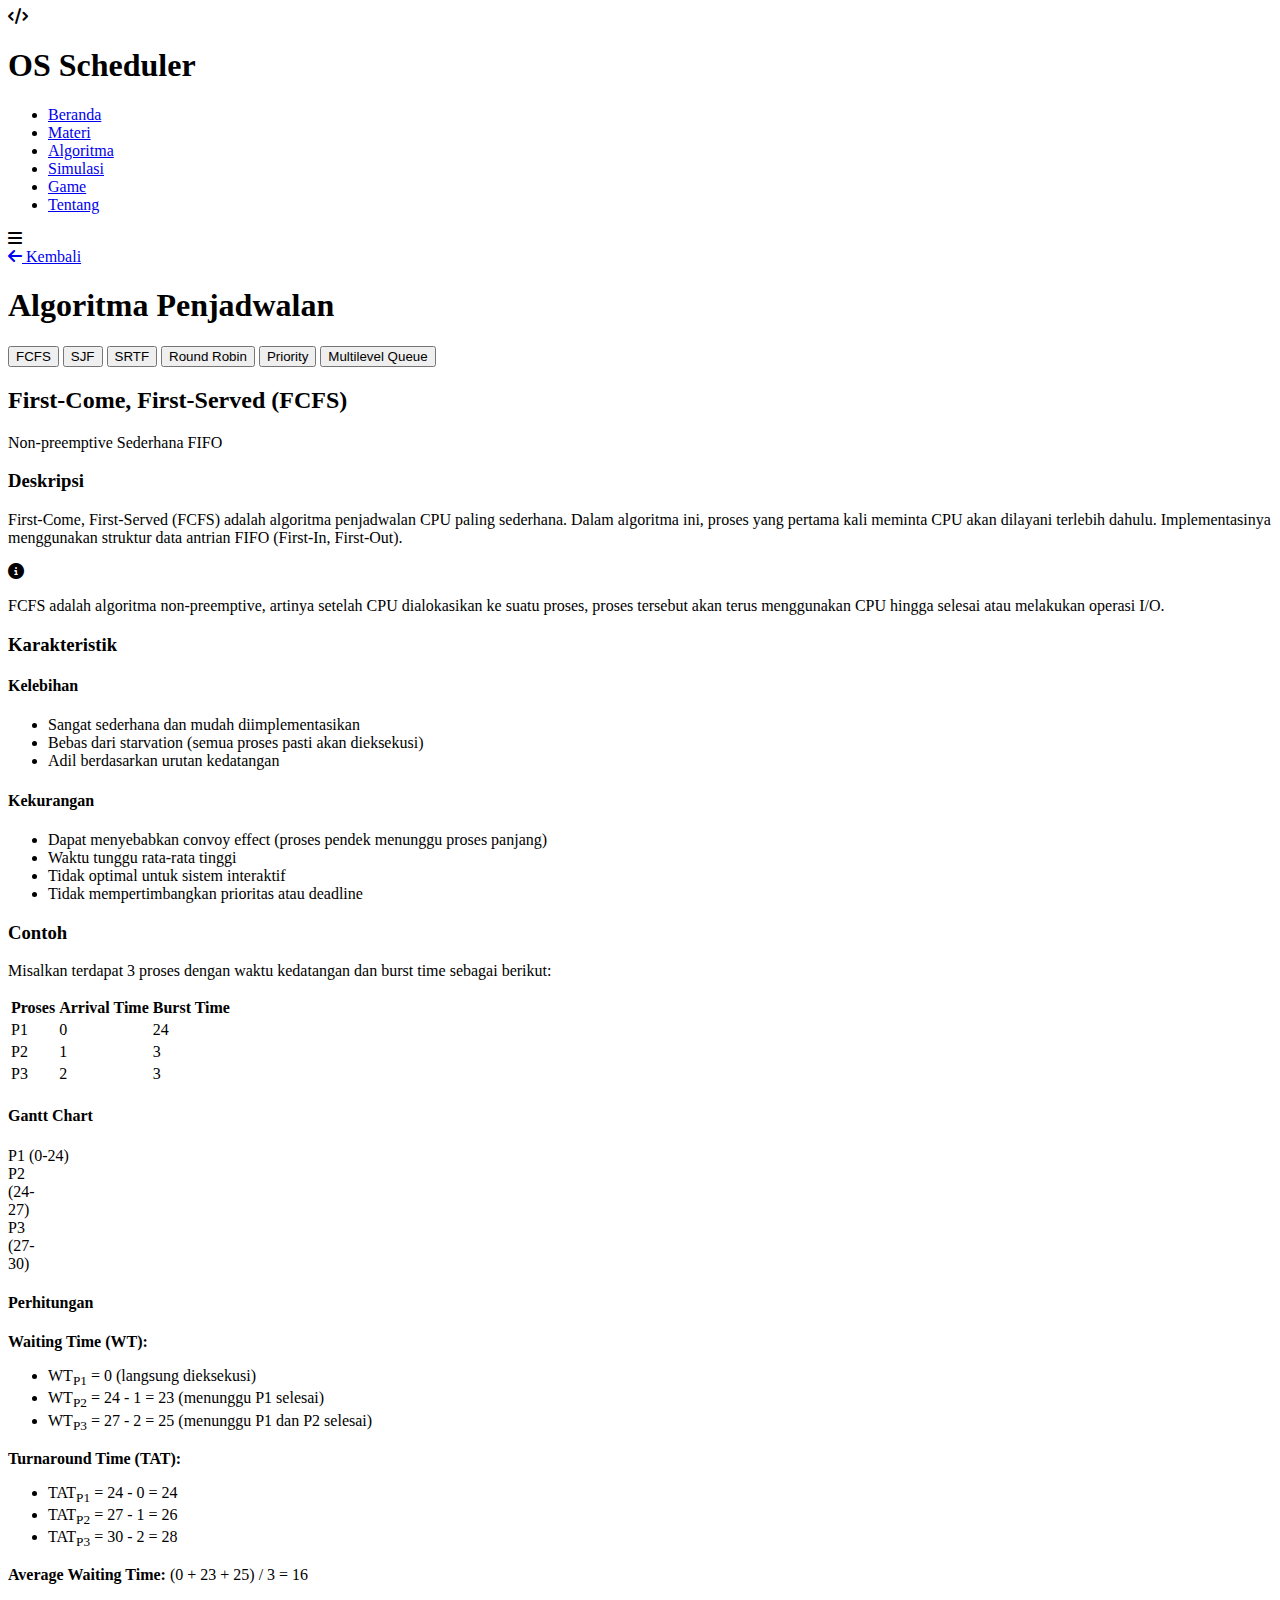
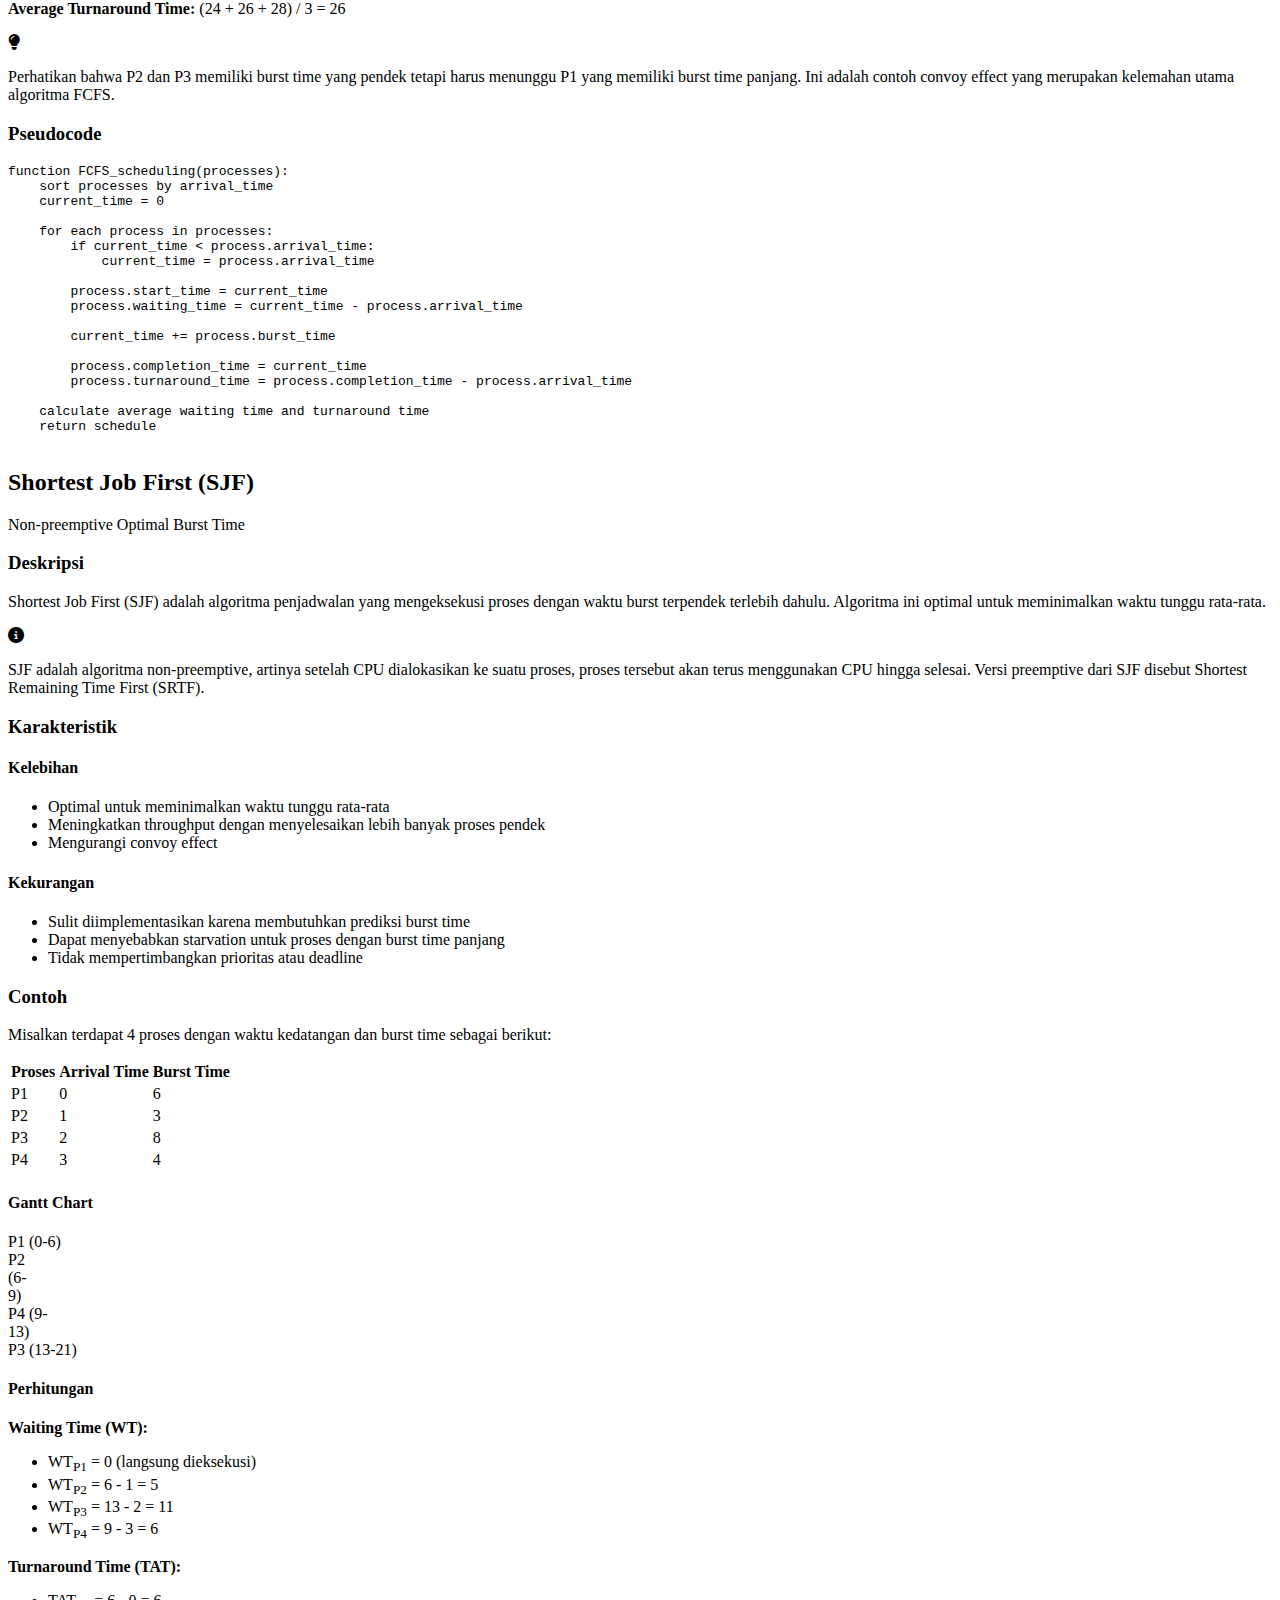
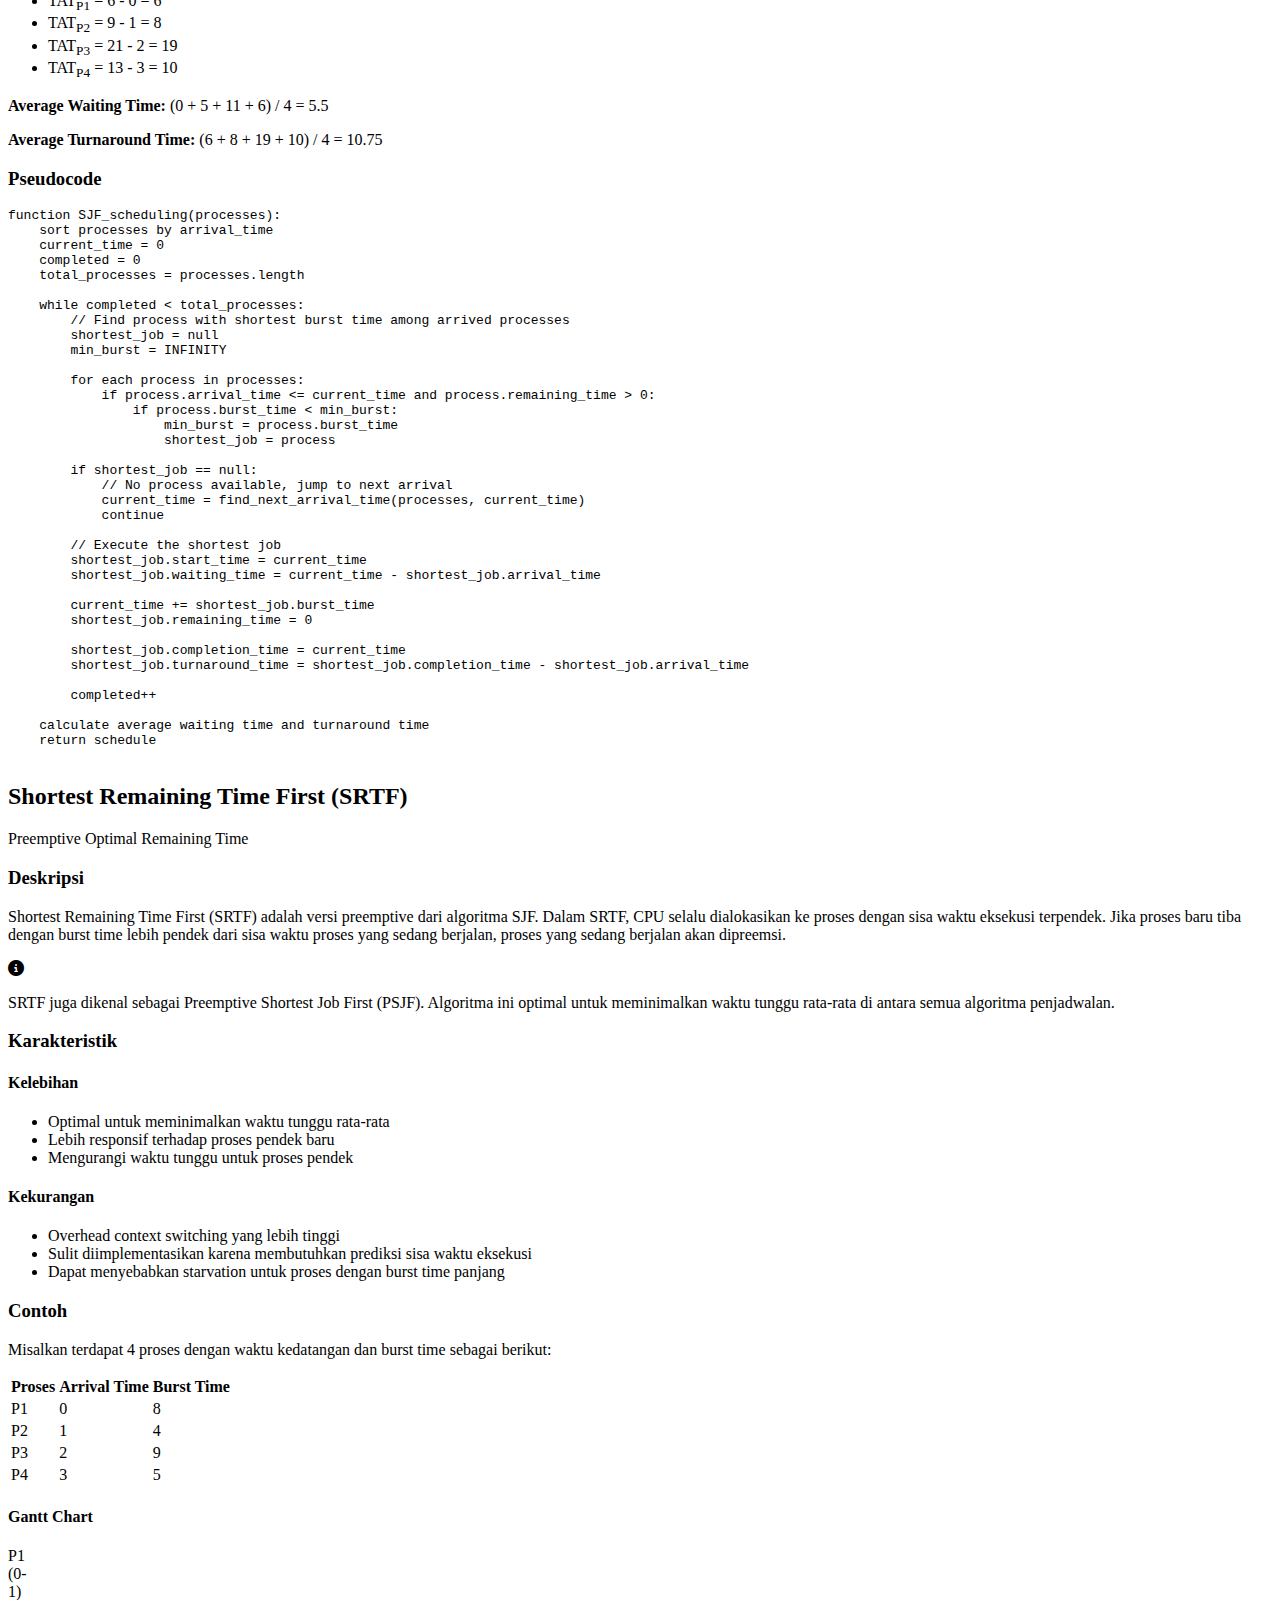
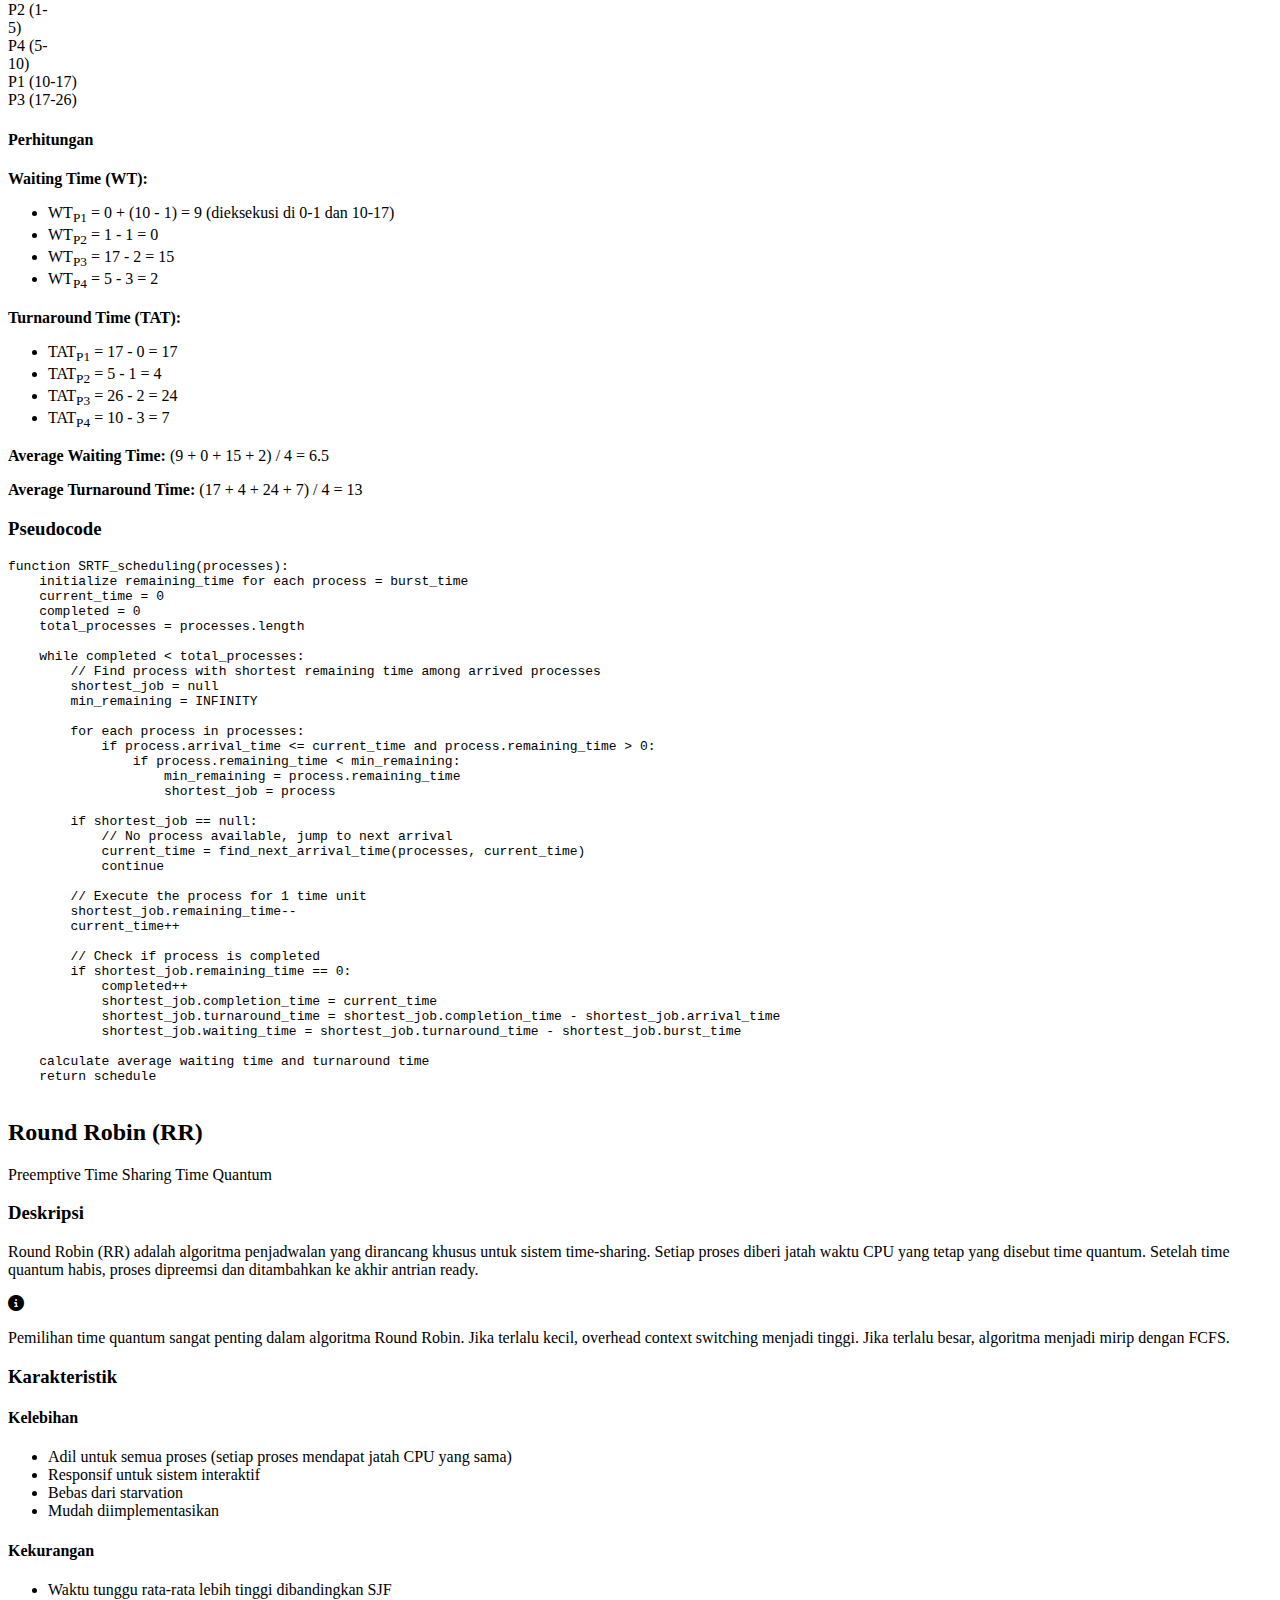
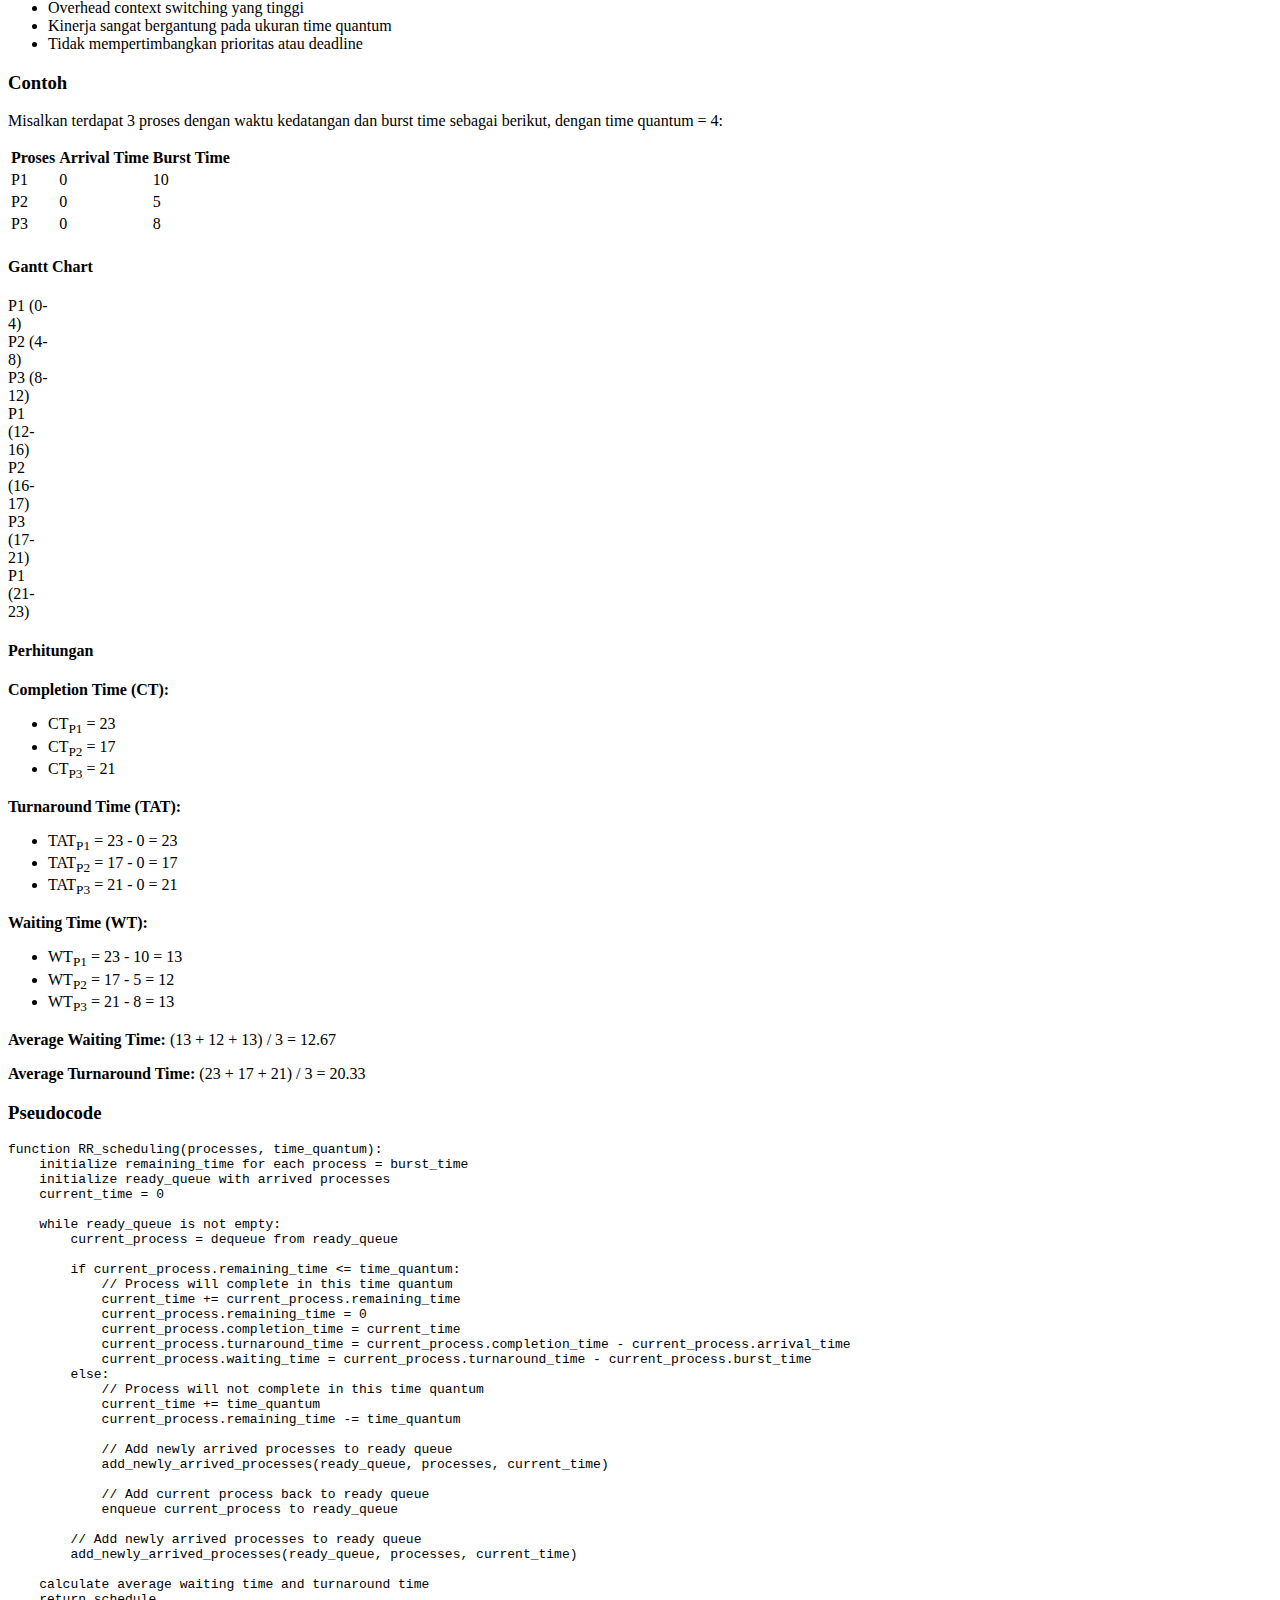
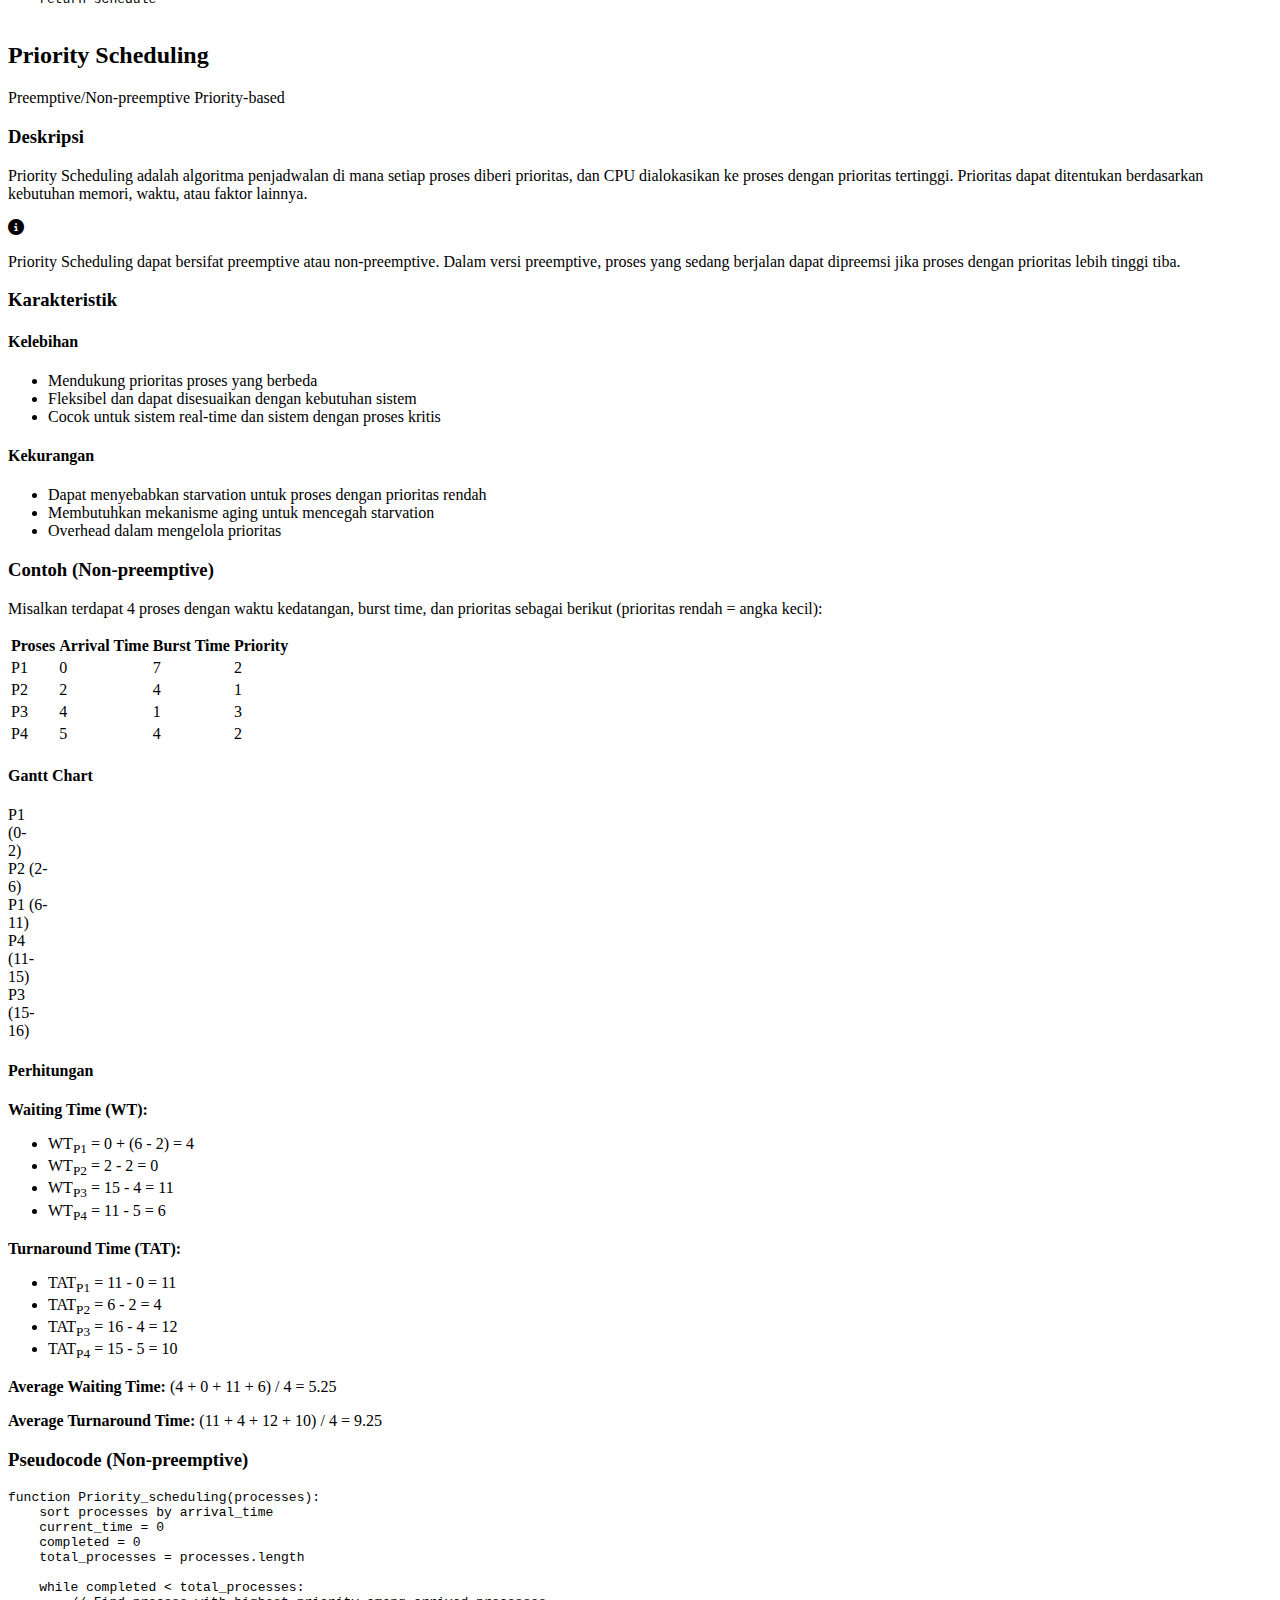
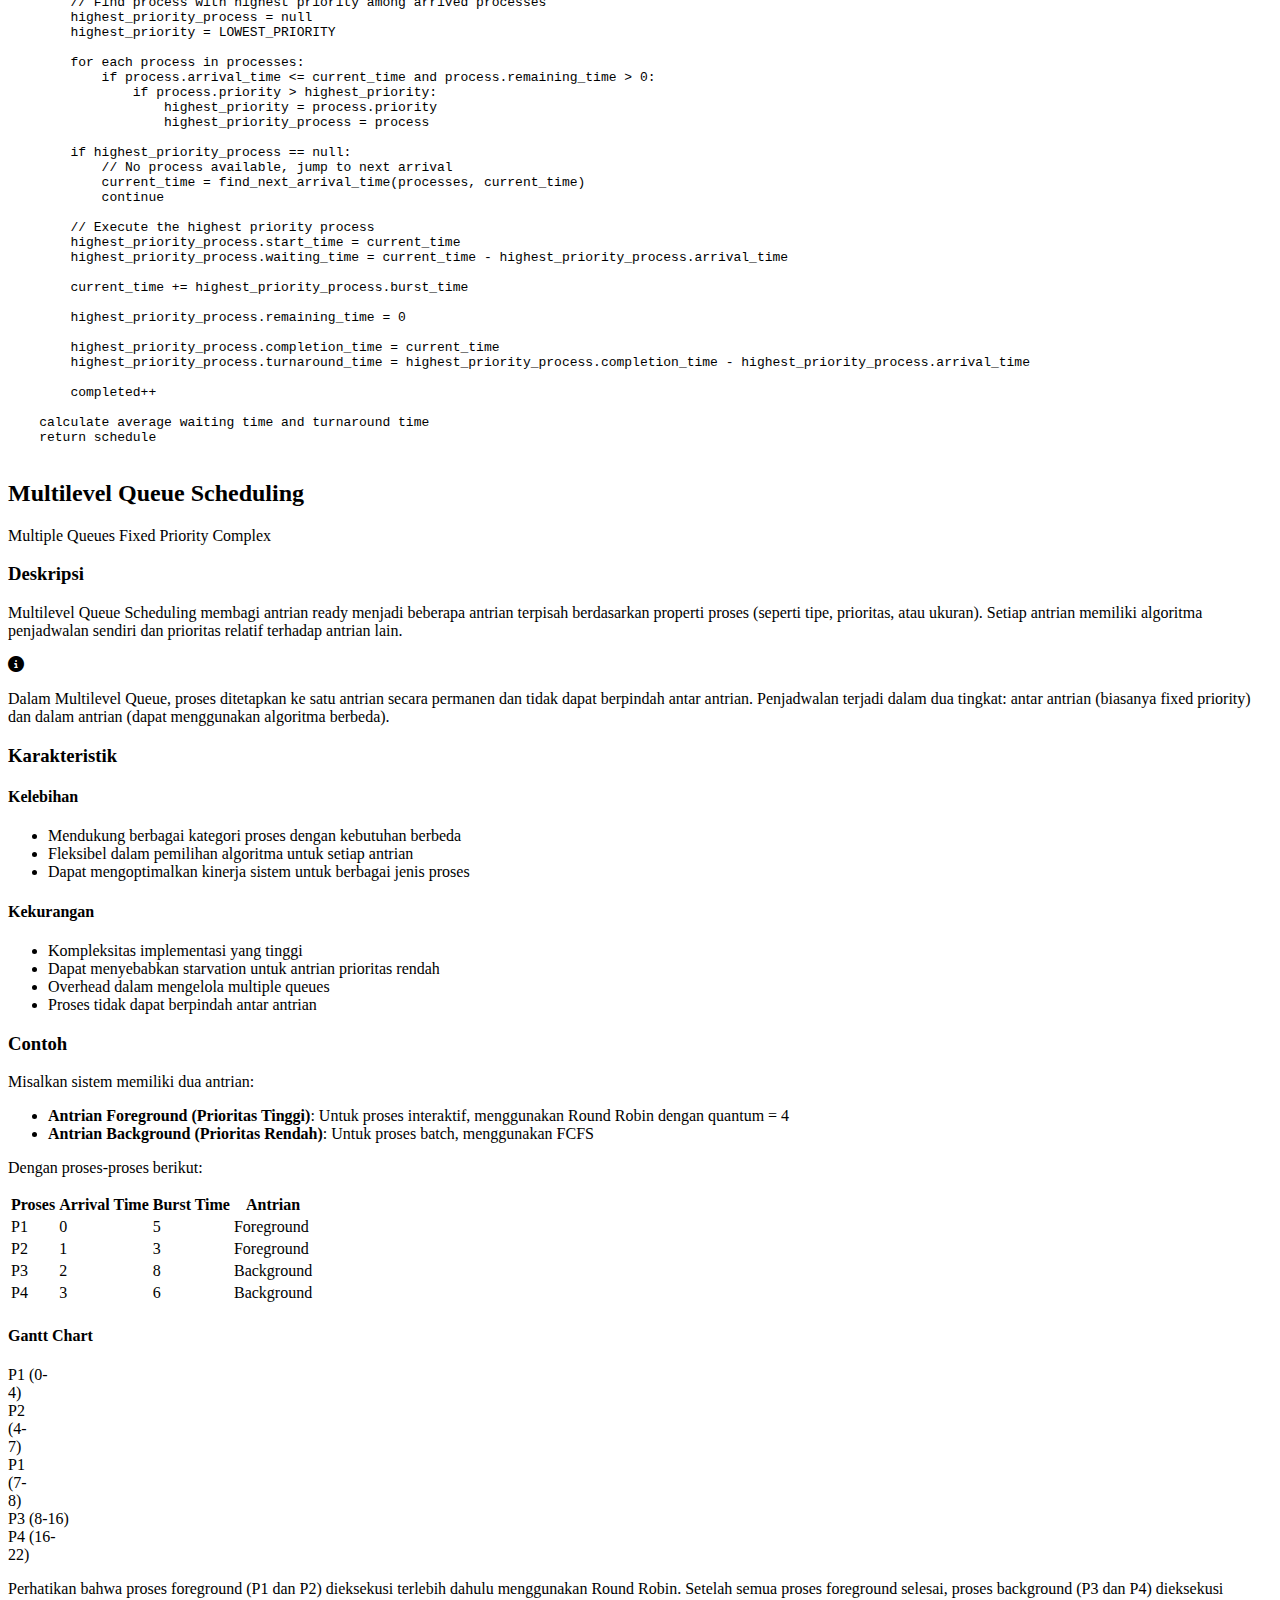
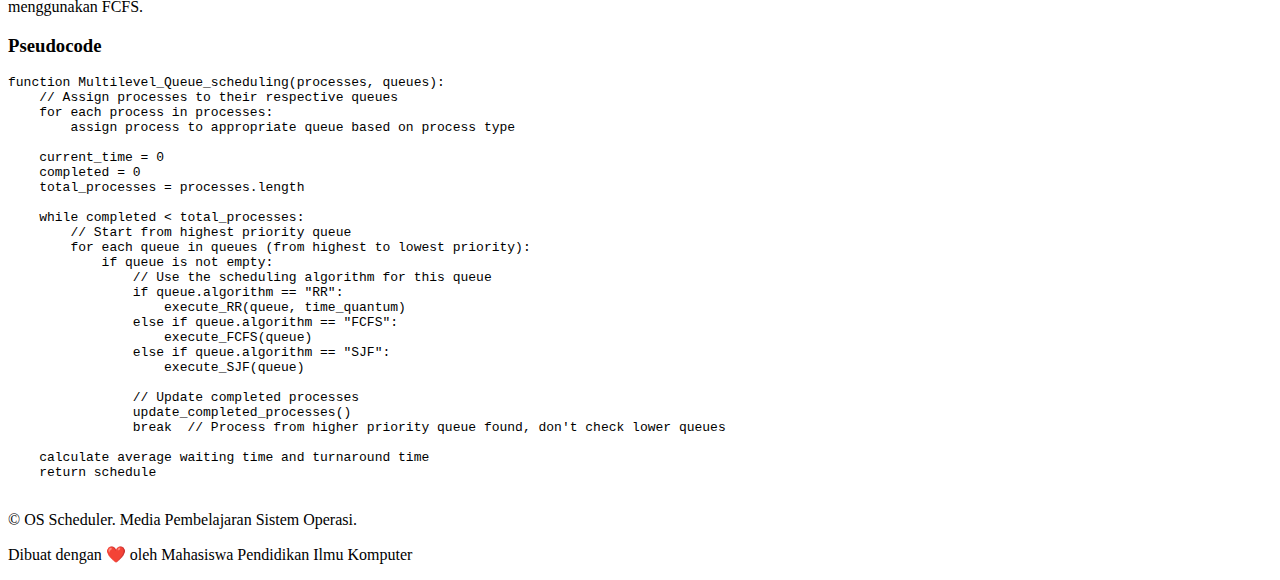
==== algoritma.html @ 1bfd661d "Add files via upload" ====
<!DOCTYPE html>
<html lang="id">
<head>
    <meta charset="UTF-8">
    <meta name="viewport" content="width=device-width, initial-scale=1.0">
    <title>Algoritma Penjadwalan - OS Scheduler</title>
    <link rel="stylesheet" href="css/style.css">
    <link rel="stylesheet" href="css/algoritma.css">
    <link rel="stylesheet" href="https://cdnjs.cloudflare.com/ajax/libs/font-awesome/6.4.0/css/all.min.css">
</head>
<body>
    <header>
        <div class="container">
            <div class="logo">
                <i class="fas fa-code"></i>
                <h1>OS Scheduler</h1>
            </div>
            <nav>
                <ul>
                    <li><a href="index.html">Beranda</a></li>
                    <li><a href="materi.html">Materi</a></li>
                    <li><a href="algoritma.html" class="active">Algoritma</a></li>
                    <li><a href="simulasi.html">Simulasi</a></li>
                    <li><a href="game.html">Game</a></li>
                    <li><a href="tentang.html">Tentang</a></li>
                </ul>
            </nav>
            <div class="menu-toggle">
                <i class="fas fa-bars"></i>
            </div>
        </div>
    </header>

    <main>
        <div class="container">
            <div class="page-header">
                <a href="index.html" class="back-link">
                    <i class="fas fa-arrow-left"></i> Kembali
                </a>
                <h1>Algoritma Penjadwalan</h1>
            </div>

            <div class="algorithm-tabs">
                <div class="tab-buttons">
                    <button class="tab-button active" data-tab="fcfs">FCFS</button>
                    <button class="tab-button" data-tab="sjf">SJF</button>
                    <button class="tab-button" data-tab="srtf">SRTF</button>
                    <button class="tab-button" data-tab="rr">Round Robin</button>
                    <button class="tab-button" data-tab="priority">Priority</button>
                    <button class="tab-button" data-tab="multilevel">Multilevel Queue</button>
                </div>

                <div class="tab-content">
                    <!-- FCFS Tab -->
                    <div class="tab-pane active" id="fcfs-tab">
                        <div class="algorithm-header">
                            <h2>First-Come, First-Served (FCFS)</h2>
                            <div class="algorithm-tags">
                                <span class="tag">Non-preemptive</span>
                                <span class="tag">Sederhana</span>
                                <span class="tag">FIFO</span>
                            </div>
                        </div>
                        
                        <div class="algorithm-description">
                            <h3>Deskripsi</h3>
                            <p>
                                First-Come, First-Served (FCFS) adalah algoritma penjadwalan CPU paling sederhana. Dalam algoritma ini, proses yang pertama kali meminta CPU akan dilayani terlebih dahulu. Implementasinya menggunakan struktur data antrian FIFO (First-In, First-Out).
                            </p>
                            
                            <div class="info-box">
                                <div class="info-icon">
                                    <i class="fas fa-info-circle"></i>
                                </div>
                                <div class="info-content">
                                    <p>
                                        FCFS adalah algoritma non-preemptive, artinya setelah CPU dialokasikan ke suatu proses, proses tersebut akan terus menggunakan CPU hingga selesai atau melakukan operasi I/O.
                                    </p>
                                </div>
                            </div>
                        </div>
                        
                        <div class="algorithm-properties">
                            <h3>Karakteristik</h3>
                            <div class="property-grid">
                                <div class="property-item">
                                    <h4>Kelebihan</h4>
                                    <ul>
                                        <li>Sangat sederhana dan mudah diimplementasikan</li>
                                        <li>Bebas dari starvation (semua proses pasti akan dieksekusi)</li>
                                        <li>Adil berdasarkan urutan kedatangan</li>
                                    </ul>
                                </div>
                                <div class="property-item">
                                    <h4>Kekurangan</h4>
                                    <ul>
                                        <li>Dapat menyebabkan convoy effect (proses pendek menunggu proses panjang)</li>
                                        <li>Waktu tunggu rata-rata tinggi</li>
                                        <li>Tidak optimal untuk sistem interaktif</li>
                                        <li>Tidak mempertimbangkan prioritas atau deadline</li>
                                    </ul>
                                </div>
                            </div>
                        </div>
                        
                        <div class="algorithm-example">
                            <h3>Contoh</h3>
                            <p>Misalkan terdapat 3 proses dengan waktu kedatangan dan burst time sebagai berikut:</p>
                            
                            <div class="example-table-container">
                                <table class="example-table">
                                    <thead>
                                        <tr>
                                            <th>Proses</th>
                                            <th>Arrival Time</th>
                                            <th>Burst Time</th>
                                        </tr>
                                    </thead>
                                    <tbody>
                                        <tr>
                                            <td>P1</td>
                                            <td>0</td>
                                            <td>24</td>
                                        </tr>
                                        <tr>
                                            <td>P2</td>
                                            <td>1</td>
                                            <td>3</td>
                                        </tr>
                                        <tr>
                                            <td>P3</td>
                                            <td>2</td>
                                            <td>3</td>
                                        </tr>
                                    </tbody>
                                </table>
                            </div>
                            
                            <h4>Gantt Chart</h4>
                            <div class="gantt-chart">
                                <div class="gantt-block" style="width: 240px;">P1 (0-24)</div>
                                <div class="gantt-block" style="width: 30px;">P2 (24-27)</div>
                                <div class="gantt-block" style="width: 30px;">P3 (27-30)</div>
                            </div>
                            
                            <h4>Perhitungan</h4>
                            <div class="calculation">
                                <p><strong>Waiting Time (WT):</strong></p>
                                <ul>
                                    <li>WT<sub>P1</sub> = 0 (langsung dieksekusi)</li>
                                    <li>WT<sub>P2</sub> = 24 - 1 = 23 (menunggu P1 selesai)</li>
                                    <li>WT<sub>P3</sub> = 27 - 2 = 25 (menunggu P1 dan P2 selesai)</li>
                                </ul>
                                
                                <p><strong>Turnaround Time (TAT):</strong></p>
                                <ul>
                                    <li>TAT<sub>P1</sub> = 24 - 0 = 24</li>
                                    <li>TAT<sub>P2</sub> = 27 - 1 = 26</li>
                                    <li>TAT<sub>P3</sub> = 30 - 2 = 28</li>
                                </ul>
                                
                                <p><strong>Average Waiting Time:</strong> (0 + 23 + 25) / 3 = 16</p>
                                <p><strong>Average Turnaround Time:</strong> (24 + 26 + 28) / 3 = 26</p>
                            </div>
                            
                            <div class="info-box">
                                <div class="info-icon">
                                    <i class="fas fa-lightbulb"></i>
                                </div>
                                <div class="info-content">
                                    <p>
                                        Perhatikan bahwa P2 dan P3 memiliki burst time yang pendek tetapi harus menunggu P1 yang memiliki burst time panjang. Ini adalah contoh convoy effect yang merupakan kelemahan utama algoritma FCFS.
                                    </p>
                                </div>
                            </div>
                        </div>
                        
                        <div class="algorithm-pseudocode">
                            <h3>Pseudocode</h3>
                            <pre>
function FCFS_scheduling(processes):
    sort processes by arrival_time
    current_time = 0
    
    for each process in processes:
        if current_time < process.arrival_time:
            current_time = process.arrival_time
        
        process.start_time = current_time
        process.waiting_time = current_time - process.arrival_time
        
        current_time += process.burst_time
        
        process.completion_time = current_time
        process.turnaround_time = process.completion_time - process.arrival_time
    
    calculate average waiting time and turnaround time
    return schedule
                            </pre>
                        </div>
                    </div>

                    <!-- SJF Tab -->
                    <div class="tab-pane" id="sjf-tab">
                        <div class="algorithm-header">
                            <h2>Shortest Job First (SJF)</h2>
                            <div class="algorithm-tags">
                                <span class="tag">Non-preemptive</span>
                                <span class="tag">Optimal</span>
                                <span class="tag">Burst Time</span>
                            </div>
                        </div>
                        
                        <div class="algorithm-description">
                            <h3>Deskripsi</h3>
                            <p>
                                Shortest Job First (SJF) adalah algoritma penjadwalan yang mengeksekusi proses dengan waktu burst terpendek terlebih dahulu. Algoritma ini optimal untuk meminimalkan waktu tunggu rata-rata.
                            </p>
                            
                            <div class="info-box">
                                <div class="info-icon">
                                    <i class="fas fa-info-circle"></i>
                                </div>
                                <div class="info-content">
                                    <p>
                                        SJF adalah algoritma non-preemptive, artinya setelah CPU dialokasikan ke suatu proses, proses tersebut akan terus menggunakan CPU hingga selesai. Versi preemptive dari SJF disebut Shortest Remaining Time First (SRTF).
                                    </p>
                                </div>
                            </div>
                        </div>
                        
                        <div class="algorithm-properties">
                            <h3>Karakteristik</h3>
                            <div class="property-grid">
                                <div class="property-item">
                                    <h4>Kelebihan</h4>
                                    <ul>
                                        <li>Optimal untuk meminimalkan waktu tunggu rata-rata</li>
                                        <li>Meningkatkan throughput dengan menyelesaikan lebih banyak proses pendek</li>
                                        <li>Mengurangi convoy effect</li>
                                    </ul>
                                </div>
                                <div class="property-item">
                                    <h4>Kekurangan</h4>
                                    <ul>
                                        <li>Sulit diimplementasikan karena membutuhkan prediksi burst time</li>
                                        <li>Dapat menyebabkan starvation untuk proses dengan burst time panjang</li>
                                        <li>Tidak mempertimbangkan prioritas atau deadline</li>
                                    </ul>
                                </div>
                            </div>
                        </div>
                        
                        <div class="algorithm-example">
                            <h3>Contoh</h3>
                            <p>Misalkan terdapat 4 proses dengan waktu kedatangan dan burst time sebagai berikut:</p>
                            
                            <div class="example-table-container">
                                <table class="example-table">
                                    <thead>
                                        <tr>
                                            <th>Proses</th>
                                            <th>Arrival Time</th>
                                            <th>Burst Time</th>
                                        </tr>
                                    </thead>
                                    <tbody>
                                        <tr>
                                            <td>P1</td>
                                            <td>0</td>
                                            <td>6</td>
                                        </tr>
                                        <tr>
                                            <td>P2</td>
                                            <td>1</td>
                                            <td>3</td>
                                        </tr>
                                        <tr>
                                            <td>P3</td>
                                            <td>2</td>
                                            <td>8</td>
                                        </tr>
                                        <tr>
                                            <td>P4</td>
                                            <td>3</td>
                                            <td>4</td>
                                        </tr>
                                    </tbody>
                                </table>
                            </div>
                            
                            <h4>Gantt Chart</h4>
                            <div class="gantt-chart">
                                <div class="gantt-block" style="width: 60px;">P1 (0-6)</div>
                                <div class="gantt-block" style="width: 30px;">P2 (6-9)</div>
                                <div class="gantt-block" style="width: 40px;">P4 (9-13)</div>
                                <div class="gantt-block" style="width: 80px;">P3 (13-21)</div>
                            </div>
                            
                            <h4>Perhitungan</h4>
                            <div class="calculation">
                                <p><strong>Waiting Time (WT):</strong></p>
                                <ul>
                                    <li>WT<sub>P1</sub> = 0 (langsung dieksekusi)</li>
                                    <li>WT<sub>P2</sub> = 6 - 1 = 5</li>
                                    <li>WT<sub>P3</sub> = 13 - 2 = 11</li>
                                    <li>WT<sub>P4</sub> = 9 - 3 = 6</li>
                                </ul>
                                
                                <p><strong>Turnaround Time (TAT):</strong></p>
                                <ul>
                                    <li>TAT<sub>P1</sub> = 6 - 0 = 6</li>
                                    <li>TAT<sub>P2</sub> = 9 - 1 = 8</li>
                                    <li>TAT<sub>P3</sub> = 21 - 2 = 19</li>
                                    <li>TAT<sub>P4</sub> = 13 - 3 = 10</li>
                                </ul>
                                
                                <p><strong>Average Waiting Time:</strong> (0 + 5 + 11 + 6) / 4 = 5.5</p>
                                <p><strong>Average Turnaround Time:</strong> (6 + 8 + 19 + 10) / 4 = 10.75</p>
                            </div>
                        </div>
                        
                        <div class="algorithm-pseudocode">
                            <h3>Pseudocode</h3>
                            <pre>
function SJF_scheduling(processes):
    sort processes by arrival_time
    current_time = 0
    completed = 0
    total_processes = processes.length
    
    while completed < total_processes:
        // Find process with shortest burst time among arrived processes
        shortest_job = null
        min_burst = INFINITY
        
        for each process in processes:
            if process.arrival_time <= current_time and process.remaining_time > 0:
                if process.burst_time < min_burst:
                    min_burst = process.burst_time
                    shortest_job = process
        
        if shortest_job == null:
            // No process available, jump to next arrival
            current_time = find_next_arrival_time(processes, current_time)
            continue
        
        // Execute the shortest job
        shortest_job.start_time = current_time
        shortest_job.waiting_time = current_time - shortest_job.arrival_time
        
        current_time += shortest_job.burst_time
        shortest_job.remaining_time = 0
        
        shortest_job.completion_time = current_time
        shortest_job.turnaround_time = shortest_job.completion_time - shortest_job.arrival_time
        
        completed++
    
    calculate average waiting time and turnaround time
    return schedule
                            </pre>
                        </div>
                    </div>

                    <!-- SRTF Tab -->
                    <div class="tab-pane" id="srtf-tab">
                        <div class="algorithm-header">
                            <h2>Shortest Remaining Time First (SRTF)</h2>
                            <div class="algorithm-tags">
                                <span class="tag">Preemptive</span>
                                <span class="tag">Optimal</span>
                                <span class="tag">Remaining Time</span>
                            </div>
                        </div>
                        
                        <div class="algorithm-description">
                            <h3>Deskripsi</h3>
                            <p>
                                Shortest Remaining Time First (SRTF) adalah versi preemptive dari algoritma SJF. Dalam SRTF, CPU selalu dialokasikan ke proses dengan sisa waktu eksekusi terpendek. Jika proses baru tiba dengan burst time lebih pendek dari sisa waktu proses yang sedang berjalan, proses yang sedang berjalan akan dipreemsi.
                            </p>
                            
                            <div class="info-box">
                                <div class="info-icon">
                                    <i class="fas fa-info-circle"></i>
                                </div>
                                <div class="info-content">
                                    <p>
                                        SRTF juga dikenal sebagai Preemptive Shortest Job First (PSJF). Algoritma ini optimal untuk meminimalkan waktu tunggu rata-rata di antara semua algoritma penjadwalan.
                                    </p>
                                </div>
                            </div>
                        </div>
                        
                        <div class="algorithm-properties">
                            <h3>Karakteristik</h3>
                            <div class="property-grid">
                                <div class="property-item">
                                    <h4>Kelebihan</h4>
                                    <ul>
                                        <li>Optimal untuk meminimalkan waktu tunggu rata-rata</li>
                                        <li>Lebih responsif terhadap proses pendek baru</li>
                                        <li>Mengurangi waktu tunggu untuk proses pendek</li>
                                    </ul>
                                </div>
                                <div class="property-item">
                                    <h4>Kekurangan</h4>
                                    <ul>
                                        <li>Overhead context switching yang lebih tinggi</li>
                                        <li>Sulit diimplementasikan karena membutuhkan prediksi sisa waktu eksekusi</li>
                                        <li>Dapat menyebabkan starvation untuk proses dengan burst time panjang</li>
                                    </ul>
                                </div>
                            </div>
                        </div>
                        
                        <div class="algorithm-example">
                            <h3>Contoh</h3>
                            <p>Misalkan terdapat 4 proses dengan waktu kedatangan dan burst time sebagai berikut:</p>
                            
                            <div class="example-table-container">
                                <table class="example-table">
                                    <thead>
                                        <tr>
                                            <th>Proses</th>
                                            <th>Arrival Time</th>
                                            <th>Burst Time</th>
                                        </tr>
                                    </thead>
                                    <tbody>
                                        <tr>
                                            <td>P1</td>
                                            <td>0</td>
                                            <td>8</td>
                                        </tr>
                                        <tr>
                                            <td>P2</td>
                                            <td>1</td>
                                            <td>4</td>
                                        </tr>
                                        <tr>
                                            <td>P3</td>
                                            <td>2</td>
                                            <td>9</td>
                                        </tr>
                                        <tr>
                                            <td>P4</td>
                                            <td>3</td>
                                            <td>5</td>
                                        </tr>
                                    </tbody>
                                </table>
                            </div>
                            
                            <h4>Gantt Chart</h4>
                            <div class="gantt-chart">
                                <div class="gantt-block" style="width: 10px;">P1 (0-1)</div>
                                <div class="gantt-block" style="width: 40px;">P2 (1-5)</div>
                                <div class="gantt-block" style="width: 50px;">P4 (5-10)</div>
                                <div class="gantt-block" style="width: 70px;">P1 (10-17)</div>
                                <div class="gantt-block" style="width: 90px;">P3 (17-26)</div>
                            </div>
                            
                            <h4>Perhitungan</h4>
                            <div class="calculation">
                                <p><strong>Waiting Time (WT):</strong></p>
                                <ul>
                                    <li>WT<sub>P1</sub> = 0 + (10 - 1) = 9 (dieksekusi di 0-1 dan 10-17)</li>
                                    <li>WT<sub>P2</sub> = 1 - 1 = 0</li>
                                    <li>WT<sub>P3</sub> = 17 - 2 = 15</li>
                                    <li>WT<sub>P4</sub> = 5 - 3 = 2</li>
                                </ul>
                                
                                <p><strong>Turnaround Time (TAT):</strong></p>
                                <ul>
                                    <li>TAT<sub>P1</sub> = 17 - 0 = 17</li>
                                    <li>TAT<sub>P2</sub> = 5 - 1 = 4</li>
                                    <li>TAT<sub>P3</sub> = 26 - 2 = 24</li>
                                    <li>TAT<sub>P4</sub> = 10 - 3 = 7</li>
                                </ul>
                                
                                <p><strong>Average Waiting Time:</strong> (9 + 0 + 15 + 2) / 4 = 6.5</p>
                                <p><strong>Average Turnaround Time:</strong> (17 + 4 + 24 + 7) / 4 = 13</p>
                            </div>
                        </div>
                        
                        <div class="algorithm-pseudocode">
                            <h3>Pseudocode</h3>
                            <pre>
function SRTF_scheduling(processes):
    initialize remaining_time for each process = burst_time
    current_time = 0
    completed = 0
    total_processes = processes.length
    
    while completed < total_processes:
        // Find process with shortest remaining time among arrived processes
        shortest_job = null
        min_remaining = INFINITY
        
        for each process in processes:
            if process.arrival_time <= current_time and process.remaining_time > 0:
                if process.remaining_time < min_remaining:
                    min_remaining = process.remaining_time
                    shortest_job = process
        
        if shortest_job == null:
            // No process available, jump to next arrival
            current_time = find_next_arrival_time(processes, current_time)
            continue
        
        // Execute the process for 1 time unit
        shortest_job.remaining_time--
        current_time++
        
        // Check if process is completed
        if shortest_job.remaining_time == 0:
            completed++
            shortest_job.completion_time = current_time
            shortest_job.turnaround_time = shortest_job.completion_time - shortest_job.arrival_time
            shortest_job.waiting_time = shortest_job.turnaround_time - shortest_job.burst_time
    
    calculate average waiting time and turnaround time
    return schedule
                            </pre>
                        </div>
                    </div>

                    <!-- Round Robin Tab -->
                    <div class="tab-pane" id="rr-tab">
                        <div class="algorithm-header">
                            <h2>Round Robin (RR)</h2>
                            <div class="algorithm-tags">
                                <span class="tag">Preemptive</span>
                                <span class="tag">Time Sharing</span>
                                <span class="tag">Time Quantum</span>
                            </div>
                        </div>
                        
                        <div class="algorithm-description">
                            <h3>Deskripsi</h3>
                            <p>
                                Round Robin (RR) adalah algoritma penjadwalan yang dirancang khusus untuk sistem time-sharing. Setiap proses diberi jatah waktu CPU yang tetap yang disebut time quantum. Setelah time quantum habis, proses dipreemsi dan ditambahkan ke akhir antrian ready.
                            </p>
                            
                            <div class="info-box">
                                <div class="info-icon">
                                    <i class="fas fa-info-circle"></i>
                                </div>
                                <div class="info-content">
                                    <p>
                                        Pemilihan time quantum sangat penting dalam algoritma Round Robin. Jika terlalu kecil, overhead context switching menjadi tinggi. Jika terlalu besar, algoritma menjadi mirip dengan FCFS.
                                    </p>
                                </div>
                            </div>
                        </div>
                        
                        <div class="algorithm-properties">
                            <h3>Karakteristik</h3>
                            <div class="property-grid">
                                <div class="property-item">
                                    <h4>Kelebihan</h4>
                                    <ul>
                                        <li>Adil untuk semua proses (setiap proses mendapat jatah CPU yang sama)</li>
                                        <li>Responsif untuk sistem interaktif</li>
                                        <li>Bebas dari starvation</li>
                                        <li>Mudah diimplementasikan</li>
                                    </ul>
                                </div>
                                <div class="property-item">
                                    <h4>Kekurangan</h4>
                                    <ul>
                                        <li>Waktu tunggu rata-rata lebih tinggi dibandingkan SJF</li>
                                        <li>Overhead context switching yang tinggi</li>
                                        <li>Kinerja sangat bergantung pada ukuran time quantum</li>
                                        <li>Tidak mempertimbangkan prioritas atau deadline</li>
                                    </ul>
                                </div>
                            </div>
                        </div>
                        
                        <div class="algorithm-example">
                            <h3>Contoh</h3>
                            <p>Misalkan terdapat 3 proses dengan waktu kedatangan dan burst time sebagai berikut, dengan time quantum = 4:</p>
                            
                            <div class="example-table-container">
                                <table class="example-table">
                                    <thead>
                                        <tr>
                                            <th>Proses</th>
                                            <th>Arrival Time</th>
                                            <th>Burst Time</th>
                                        </tr>
                                    </thead>
                                    <tbody>
                                        <tr>
                                            <td>P1</td>
                                            <td>0</td>
                                            <td>10</td>
                                        </tr>
                                        <tr>
                                            <td>P2</td>
                                            <td>0</td>
                                            <td>5</td>
                                        </tr>
                                        <tr>
                                            <td>P3</td>
                                            <td>0</td>
                                            <td>8</td>
                                        </tr>
                                    </tbody>
                                </table>
                            </div>
                            
                            <h4>Gantt Chart</h4>
                            <div class="gantt-chart">
                                <div class="gantt-block" style="width: 40px;">P1 (0-4)</div>
                                <div class="gantt-block" style="width: 40px;">P2 (4-8)</div>
                                <div class="gantt-block" style="width: 40px;">P3 (8-12)</div>
                                <div class="gantt-block" style="width: 40px;">P1 (12-16)</div>
                                <div class="gantt-block" style="width: 10px;">P2 (16-17)</div>
                                <div class="gantt-block" style="width: 40px;">P3 (17-21)</div>
                                <div class="gantt-block" style="width: 20px;">P1 (21-23)</div>
                            </div>
                            
                            <h4>Perhitungan</h4>
                            <div class="calculation">
                                <p><strong>Completion Time (CT):</strong></p>
                                <ul>
                                    <li>CT<sub>P1</sub> = 23</li>
                                    <li>CT<sub>P2</sub> = 17</li>
                                    <li>CT<sub>P3</sub> = 21</li>
                                </ul>
                                
                                <p><strong>Turnaround Time (TAT):</strong></p>
                                <ul>
                                    <li>TAT<sub>P1</sub> = 23 - 0 = 23</li>
                                    <li>TAT<sub>P2</sub> = 17 - 0 = 17</li>
                                    <li>TAT<sub>P3</sub> = 21 - 0 = 21</li>
                                </ul>
                                
                                <p><strong>Waiting Time (WT):</strong></p>
                                <ul>
                                    <li>WT<sub>P1</sub> = 23 - 10 = 13</li>
                                    <li>WT<sub>P2</sub> = 17 - 5 = 12</li>
                                    <li>WT<sub>P3</sub> = 21 - 8 = 13</li>
                                </ul>
                                
                                <p><strong>Average Waiting Time:</strong> (13 + 12 + 13) / 3 = 12.67</p>
                                <p><strong>Average Turnaround Time:</strong> (23 + 17 + 21) / 3 = 20.33</p>
                            </div>
                        </div>
                        
                        <div class="algorithm-pseudocode">
                            <h3>Pseudocode</h3>
                            <pre>
function RR_scheduling(processes, time_quantum):
    initialize remaining_time for each process = burst_time
    initialize ready_queue with arrived processes
    current_time = 0
    
    while ready_queue is not empty:
        current_process = dequeue from ready_queue
        
        if current_process.remaining_time <= time_quantum:
            // Process will complete in this time quantum
            current_time += current_process.remaining_time
            current_process.remaining_time = 0
            current_process.completion_time = current_time
            current_process.turnaround_time = current_process.completion_time - current_process.arrival_time
            current_process.waiting_time = current_process.turnaround_time - current_process.burst_time
        else:
            // Process will not complete in this time quantum
            current_time += time_quantum
            current_process.remaining_time -= time_quantum
            
            // Add newly arrived processes to ready queue
            add_newly_arrived_processes(ready_queue, processes, current_time)
            
            // Add current process back to ready queue
            enqueue current_process to ready_queue
        
        // Add newly arrived processes to ready queue
        add_newly_arrived_processes(ready_queue, processes, current_time)
    
    calculate average waiting time and turnaround time
    return schedule
                            </pre>
                        </div>
                    </div>

                    <!-- Priority Tab -->
                    <div class="tab-pane" id="priority-tab">
                        <div class="algorithm-header">
                            <h2>Priority Scheduling</h2>
                            <div class="algorithm-tags">
                                <span class="tag">Preemptive/Non-preemptive</span>
                                <span class="tag">Priority-based</span>
                            </div>
                        </div>
                        
                        <div class="algorithm-description">
                            <h3>Deskripsi</h3>
                            <p>
                                Priority Scheduling adalah algoritma penjadwalan di mana setiap proses diberi prioritas, dan CPU dialokasikan ke proses dengan prioritas tertinggi. Prioritas dapat ditentukan berdasarkan kebutuhan memori, waktu, atau faktor lainnya.
                            </p>
                            
                            <div class="info-box">
                                <div class="info-icon">
                                    <i class="fas fa-info-circle"></i>
                                </div>
                                <div class="info-content">
                                    <p>
                                        Priority Scheduling dapat bersifat preemptive atau non-preemptive. Dalam versi preemptive, proses yang sedang berjalan dapat dipreemsi jika proses dengan prioritas lebih tinggi tiba.
                                    </p>
                                </div>
                            </div>
                        </div>
                        
                        <div class="algorithm-properties">
                            <h3>Karakteristik</h3>
                            <div class="property-grid">
                                <div class="property-item">
                                    <h4>Kelebihan</h4>
                                    <ul>
                                        <li>Mendukung prioritas proses yang berbeda</li>
                                        <li>Fleksibel dan dapat disesuaikan dengan kebutuhan sistem</li>
                                        <li>Cocok untuk sistem real-time dan sistem dengan proses kritis</li>
                                    </ul>
                                </div>
                                <div class="property-item">
                                    <h4>Kekurangan</h4>
                                    <ul>
                                        <li>Dapat menyebabkan starvation untuk proses dengan prioritas rendah</li>
                                        <li>Membutuhkan mekanisme aging untuk mencegah starvation</li>
                                        <li>Overhead dalam mengelola prioritas</li>
                                    </ul>
                                </div>
                            </div>
                        </div>
                        
                        <div class="algorithm-example">
                            <h3>Contoh (Non-preemptive)</h3>
                            <p>Misalkan terdapat 4 proses dengan waktu kedatangan, burst time, dan prioritas sebagai berikut (prioritas rendah = angka kecil):</p>
                            
                            <div class="example-table-container">
                                <table class="example-table">
                                    <thead>
                                        <tr>
                                            <th>Proses</th>
                                            <th>Arrival Time</th>
                                            <th>Burst Time</th>
                                            <th>Priority</th>
                                        </tr>
                                    </thead>
                                    <tbody>
                                        <tr>
                                            <td>P1</td>
                                            <td>0</td>
                                            <td>7</td>
                                            <td>2</td>
                                        </tr>
                                        <tr>
                                            <td>P2</td>
                                            <td>2</td>
                                            <td>4</td>
                                            <td>1</td>
                                        </tr>
                                        <tr>
                                            <td>P3</td>
                                            <td>4</td>
                                            <td>1</td>
                                            <td>3</td>
                                        </tr>
                                        <tr>
                                            <td>P4</td>
                                            <td>5</td>
                                            <td>4</td>
                                            <td>2</td>
                                        </tr>
                                    </tbody>
                                </table>
                            </div>
                            
                            <h4>Gantt Chart</h4>
                            <div class="gantt-chart">
                                <div class="gantt-block" style="width: 20px;">P1 (0-2)</div>
                                <div class="gantt-block" style="width: 40px;">P2 (2-6)</div>
                                <div class="gantt-block" style="width: 50px;">P1 (6-11)</div>
                                <div class="gantt-block" style="width: 40px;">P4 (11-15)</div>
                                <div class="gantt-block" style="width: 10px;">P3 (15-16)</div>
                            </div>
                            
                            <h4>Perhitungan</h4>
                            <div class="calculation">
                                <p><strong>Waiting Time (WT):</strong></p>
                                <ul>
                                    <li>WT<sub>P1</sub> = 0 + (6 - 2) = 4</li>
                                    <li>WT<sub>P2</sub> = 2 - 2 = 0</li>
                                    <li>WT<sub>P3</sub> = 15 - 4 = 11</li>
                                    <li>WT<sub>P4</sub> = 11 - 5 = 6</li>
                                </ul>
                                
                                <p><strong>Turnaround Time (TAT):</strong></p>
                                <ul>
                                    <li>TAT<sub>P1</sub> = 11 - 0 = 11</li>
                                    <li>TAT<sub>P2</sub> = 6 - 2 = 4</li>
                                    <li>TAT<sub>P3</sub> = 16 - 4 = 12</li>
                                    <li>TAT<sub>P4</sub> = 15 - 5 = 10</li>
                                </ul>
                                
                                <p><strong>Average Waiting Time:</strong> (4 + 0 + 11 + 6) / 4 = 5.25</p>
                                <p><strong>Average Turnaround Time:</strong> (11 + 4 + 12 + 10) / 4 = 9.25</p>
                            </div>
                        </div>
                        
                        <div class="algorithm-pseudocode">
                            <h3>Pseudocode (Non-preemptive)</h3>
                            <pre>
function Priority_scheduling(processes):
    sort processes by arrival_time
    current_time = 0
    completed = 0
    total_processes = processes.length
    
    while completed < total_processes:
        // Find process with highest priority among arrived processes
        highest_priority_process = null
        highest_priority = LOWEST_PRIORITY
        
        for each process in processes:
            if process.arrival_time <= current_time and process.remaining_time > 0:
                if process.priority > highest_priority:
                    highest_priority = process.priority
                    highest_priority_process = process
        
        if highest_priority_process == null:
            // No process available, jump to next arrival
            current_time = find_next_arrival_time(processes, current_time)
            continue
        
        // Execute the highest priority process
        highest_priority_process.start_time = current_time
        highest_priority_process.waiting_time = current_time - highest_priority_process.arrival_time
        
        current_time += highest_priority_process.burst_time
        
        highest_priority_process.remaining_time = 0
        
        highest_priority_process.completion_time = current_time
        highest_priority_process.turnaround_time = highest_priority_process.completion_time - highest_priority_process.arrival_time
        
        completed++
    
    calculate average waiting time and turnaround time
    return schedule
                            </pre>
                        </div>
                    </div>

                    <!-- Multilevel Queue Tab -->
                    <div class="tab-pane" id="multilevel-tab">
                        <div class="algorithm-header">
                            <h2>Multilevel Queue Scheduling</h2>
                            <div class="algorithm-tags">
                                <span class="tag">Multiple Queues</span>
                                <span class="tag">Fixed Priority</span>
                                <span class="tag">Complex</span>
                            </div>
                        </div>
                        
                        <div class="algorithm-description">
                            <h3>Deskripsi</h3>
                            <p>
                                Multilevel Queue Scheduling membagi antrian ready menjadi beberapa antrian terpisah berdasarkan properti proses (seperti tipe, prioritas, atau ukuran). Setiap antrian memiliki algoritma penjadwalan sendiri dan prioritas relatif terhadap antrian lain.
                            </p>
                            
                            <div class="info-box">
                                <div class="info-icon">
                                    <i class="fas fa-info-circle"></i>
                                </div>
                                <div class="info-content">
                                    <p>
                                        Dalam Multilevel Queue, proses ditetapkan ke satu antrian secara permanen dan tidak dapat berpindah antar antrian. Penjadwalan terjadi dalam dua tingkat: antar antrian (biasanya fixed priority) dan dalam antrian (dapat menggunakan algoritma berbeda).
                                    </p>
                                </div>
                            </div>
                        </div>
                        
                        <div class="algorithm-properties">
                            <h3>Karakteristik</h3>
                            <div class="property-grid">
                                <div class="property-item">
                                    <h4>Kelebihan</h4>
                                    <ul>
                                        <li>Mendukung berbagai kategori proses dengan kebutuhan berbeda</li>
                                        <li>Fleksibel dalam pemilihan algoritma untuk setiap antrian</li>
                                        <li>Dapat mengoptimalkan kinerja sistem untuk berbagai jenis proses</li>
                                    </ul>
                                </div>
                                <div class="property-item">
                                    <h4>Kekurangan</h4>
                                    <ul>
                                        <li>Kompleksitas implementasi yang tinggi</li>
                                        <li>Dapat menyebabkan starvation untuk antrian prioritas rendah</li>
                                        <li>Overhead dalam mengelola multiple queues</li>
                                        <li>Proses tidak dapat berpindah antar antrian</li>
                                    </ul>
                                </div>
                            </div>
                        </div>
                        
                        <div class="algorithm-example">
                            <h3>Contoh</h3>
                            <p>Misalkan sistem memiliki dua antrian:</p>
                            <ul>
                                <li><strong>Antrian Foreground (Prioritas Tinggi)</strong>: Untuk proses interaktif, menggunakan Round Robin dengan quantum = 4</li>
                                <li><strong>Antrian Background (Prioritas Rendah)</strong>: Untuk proses batch, menggunakan FCFS</li>
                            </ul>
                            
                            <p>Dengan proses-proses berikut:</p>
                            
                            <div class="example-table-container">
                                <table class="example-table">
                                    <thead>
                                        <tr>
                                            <th>Proses</th>
                                            <th>Arrival Time</th>
                                            <th>Burst Time</th>
                                            <th>Antrian</th>
                                        </tr>
                                    </thead>
                                    <tbody>
                                        <tr>
                                            <td>P1</td>
                                            <td>0</td>
                                            <td>5</td>
                                            <td>Foreground</td>
                                        </tr>
                                        <tr>
                                            <td>P2</td>
                                            <td>1</td>
                                            <td>3</td>
                                            <td>Foreground</td>
                                        </tr>
                                        <tr>
                                            <td>P3</td>
                                            <td>2</td>
                                            <td>8</td>
                                            <td>Background</td>
                                        </tr>
                                        <tr>
                                            <td>P4</td>
                                            <td>3</td>
                                            <td>6</td>
                                            <td>Background</td>
                                        </tr>
                                    </tbody>
                                </table>
                            </div>
                            
                            <h4>Gantt Chart</h4>
                            <div class="gantt-chart">
                                <div class="gantt-block" style="width: 40px;">P1 (0-4)</div>
                                <div class="gantt-block" style="width: 30px;">P2 (4-7)</div>
                                <div class="gantt-block" style="width: 10px;">P1 (7-8)</div>
                                <div class="gantt-block" style="width: 80px;">P3 (8-16)</div>
                                <div class="gantt-block" style="width: 60px;">P4 (16-22)</div>
                            </div>
                            
                            <p>Perhatikan bahwa proses foreground (P1 dan P2) dieksekusi terlebih dahulu menggunakan Round Robin. Setelah semua proses foreground selesai, proses background (P3 dan P4) dieksekusi menggunakan FCFS.</p>
                        </div>
                        
                        <div class="algorithm-pseudocode">
                            <h3>Pseudocode</h3>
                            <pre>
function Multilevel_Queue_scheduling(processes, queues):
    // Assign processes to their respective queues
    for each process in processes:
        assign process to appropriate queue based on process type
    
    current_time = 0
    completed = 0
    total_processes = processes.length
    
    while completed < total_processes:
        // Start from highest priority queue
        for each queue in queues (from highest to lowest priority):
            if queue is not empty:
                // Use the scheduling algorithm for this queue
                if queue.algorithm == "RR":
                    execute_RR(queue, time_quantum)
                else if queue.algorithm == "FCFS":
                    execute_FCFS(queue)
                else if queue.algorithm == "SJF":
                    execute_SJF(queue)
                
                // Update completed processes
                update_completed_processes()
                break  // Process from higher priority queue found, don't check lower queues
    
    calculate average waiting time and turnaround time
    return schedule
                            </pre>
                        </div>
                    </div>
                </div>
            </div>
        </div>
    </main>

    <footer>
        <div class="container">
            <p>&copy; <span id="current-year"></span> OS Scheduler. Media Pembelajaran Sistem Operasi.</p>
            <p>Dibuat dengan ❤️ oleh Mahasiswa Pendidikan Ilmu Komputer</p>
        </div>
    </footer>

    <script src="js/main.js"></script>
    <script src="js/algoritma.js"></script>
</body>
</html>
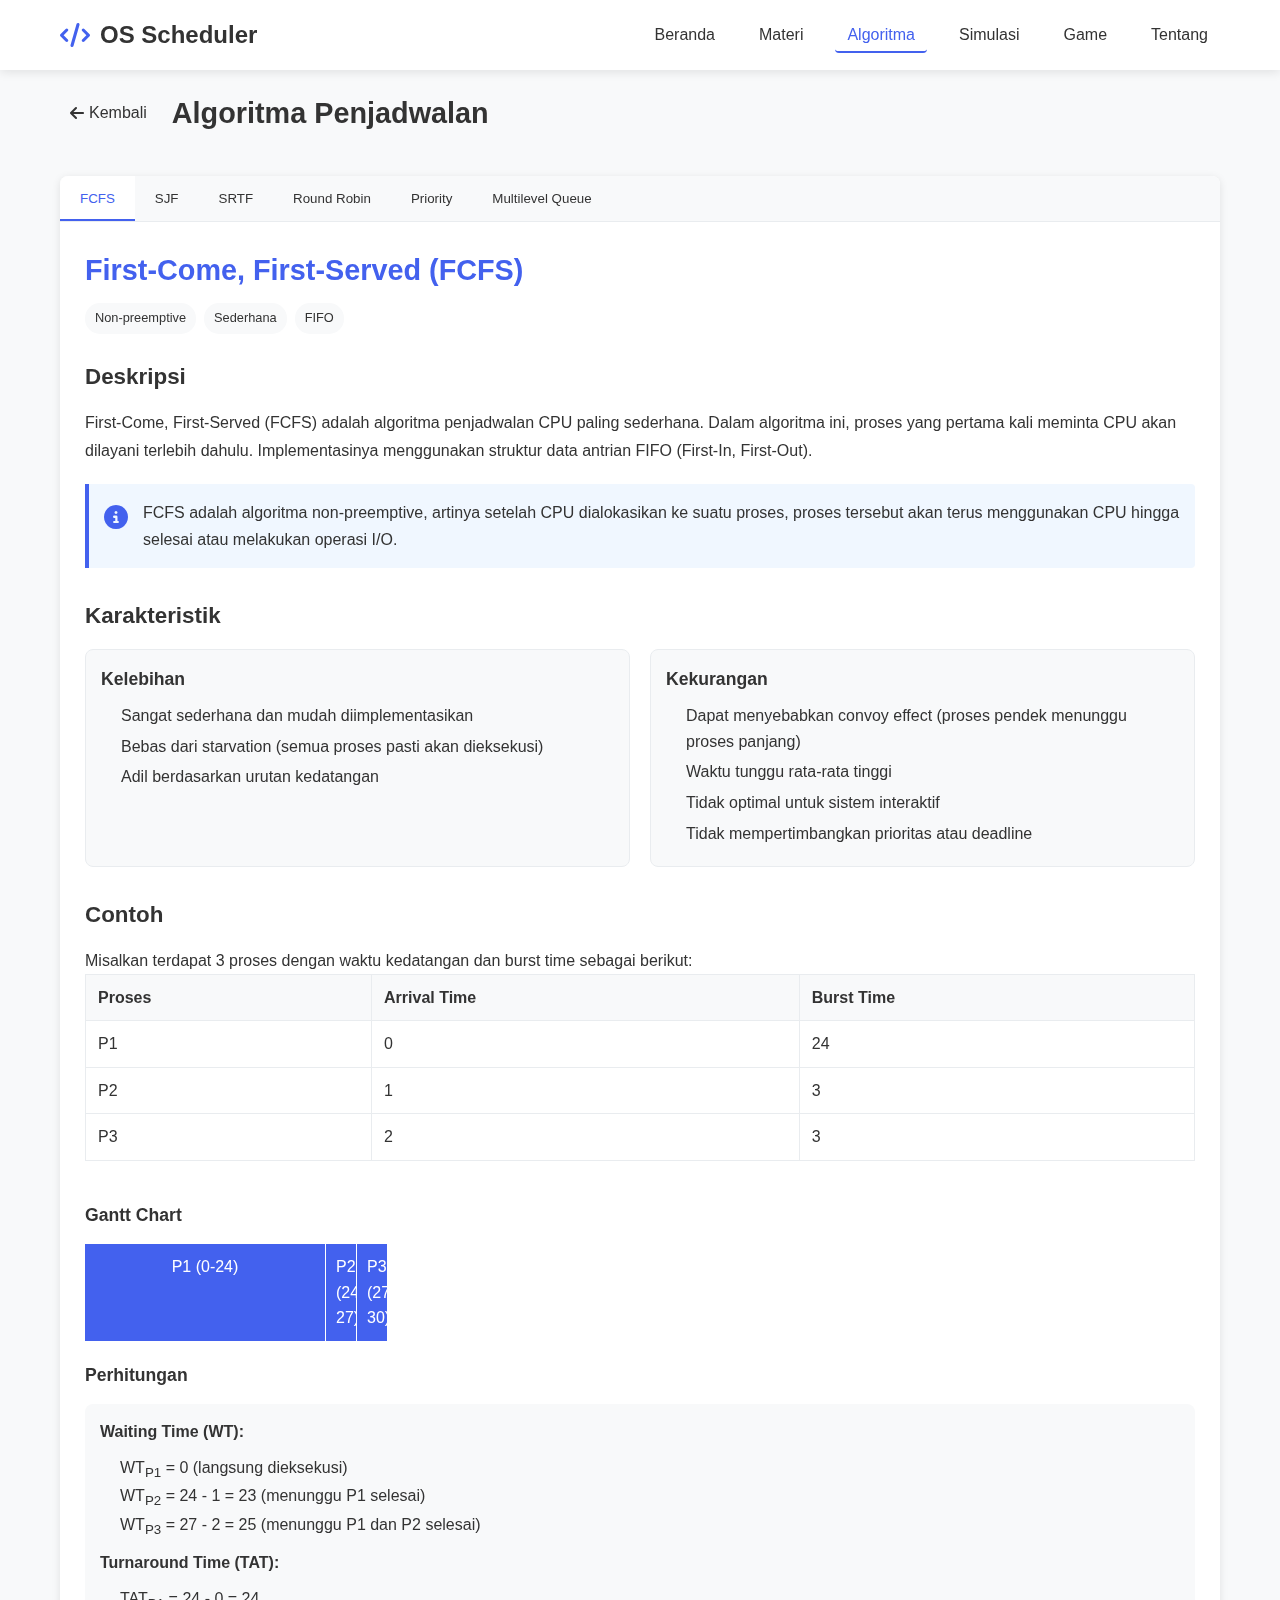
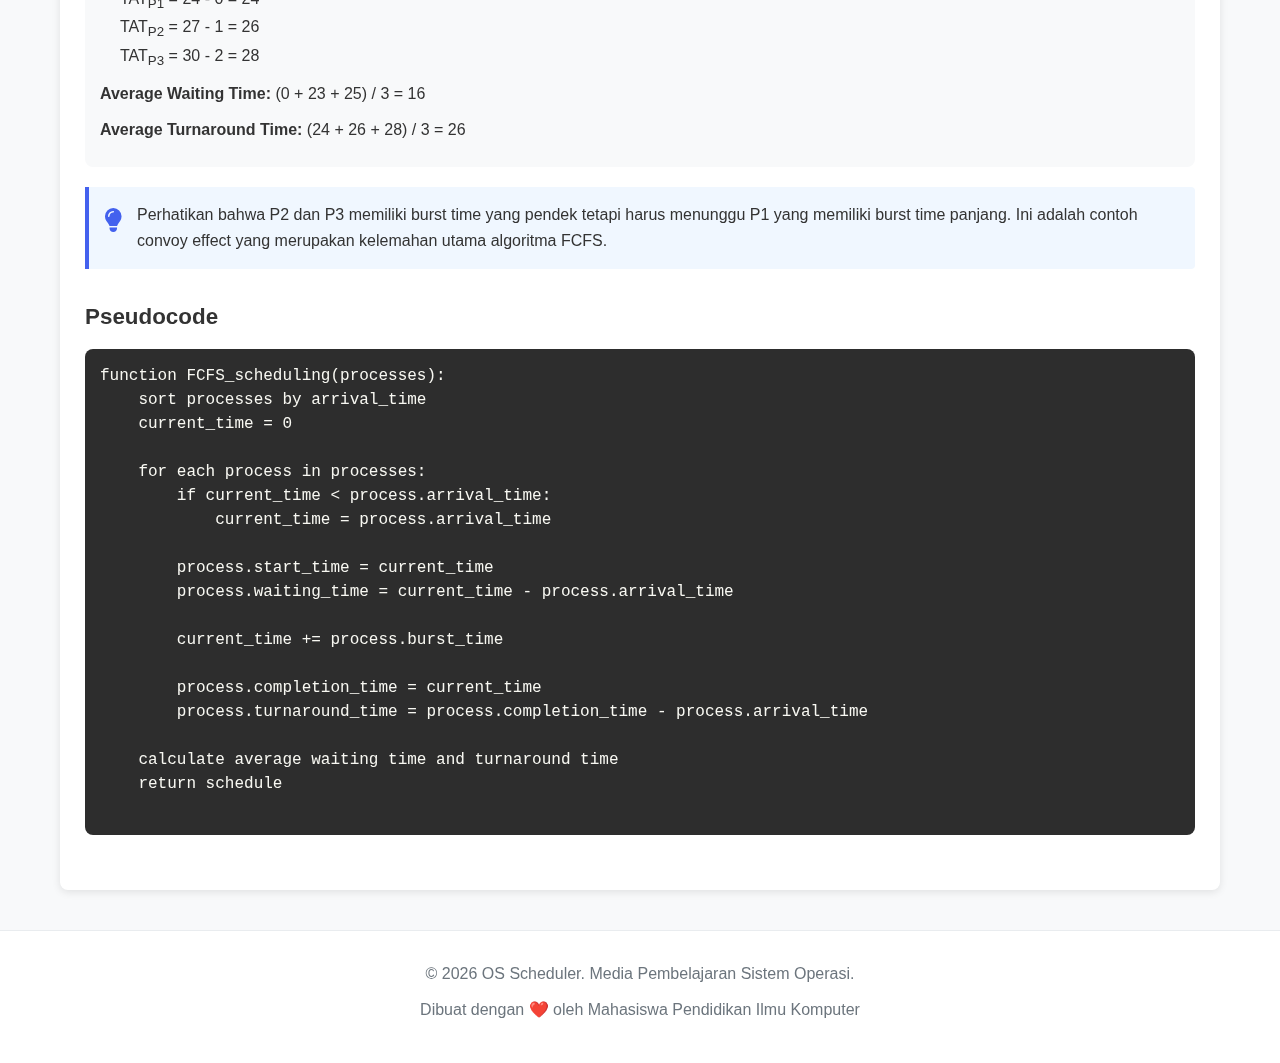
==== commit 707491b1: "Upload semua folder dan file" ====
--- a/algoritma.html
+++ b/algoritma.html
@@ -1,1023 +1,1023 @@
-<!DOCTYPE html>
-<html lang="id">
-<head>
-    <meta charset="UTF-8">
-    <meta name="viewport" content="width=device-width, initial-scale=1.0">
-    <title>Algoritma Penjadwalan - OS Scheduler</title>
-    <link rel="stylesheet" href="css/style.css">
-    <link rel="stylesheet" href="css/algoritma.css">
-    <link rel="stylesheet" href="https://cdnjs.cloudflare.com/ajax/libs/font-awesome/6.4.0/css/all.min.css">
-</head>
-<body>
-    <header>
-        <div class="container">
-            <div class="logo">
-                <i class="fas fa-code"></i>
-                <h1>OS Scheduler</h1>
-            </div>
-            <nav>
-                <ul>
-                    <li><a href="index.html">Beranda</a></li>
-                    <li><a href="materi.html">Materi</a></li>
-                    <li><a href="algoritma.html" class="active">Algoritma</a></li>
-                    <li><a href="simulasi.html">Simulasi</a></li>
-                    <li><a href="game.html">Game</a></li>
-                    <li><a href="tentang.html">Tentang</a></li>
-                </ul>
-            </nav>
-            <div class="menu-toggle">
-                <i class="fas fa-bars"></i>
-            </div>
-        </div>
-    </header>
-
-    <main>
-        <div class="container">
-            <div class="page-header">
-                <a href="index.html" class="back-link">
-                    <i class="fas fa-arrow-left"></i> Kembali
-                </a>
-                <h1>Algoritma Penjadwalan</h1>
-            </div>
-
-            <div class="algorithm-tabs">
-                <div class="tab-buttons">
-                    <button class="tab-button active" data-tab="fcfs">FCFS</button>
-                    <button class="tab-button" data-tab="sjf">SJF</button>
-                    <button class="tab-button" data-tab="srtf">SRTF</button>
-                    <button class="tab-button" data-tab="rr">Round Robin</button>
-                    <button class="tab-button" data-tab="priority">Priority</button>
-                    <button class="tab-button" data-tab="multilevel">Multilevel Queue</button>
-                </div>
-
-                <div class="tab-content">
-                    <!-- FCFS Tab -->
-                    <div class="tab-pane active" id="fcfs-tab">
-                        <div class="algorithm-header">
-                            <h2>First-Come, First-Served (FCFS)</h2>
-                            <div class="algorithm-tags">
-                                <span class="tag">Non-preemptive</span>
-                                <span class="tag">Sederhana</span>
-                                <span class="tag">FIFO</span>
-                            </div>
-                        </div>
-                        
-                        <div class="algorithm-description">
-                            <h3>Deskripsi</h3>
-                            <p>
-                                First-Come, First-Served (FCFS) adalah algoritma penjadwalan CPU paling sederhana. Dalam algoritma ini, proses yang pertama kali meminta CPU akan dilayani terlebih dahulu. Implementasinya menggunakan struktur data antrian FIFO (First-In, First-Out).
-                            </p>
-                            
-                            <div class="info-box">
-                                <div class="info-icon">
-                                    <i class="fas fa-info-circle"></i>
-                                </div>
-                                <div class="info-content">
-                                    <p>
-                                        FCFS adalah algoritma non-preemptive, artinya setelah CPU dialokasikan ke suatu proses, proses tersebut akan terus menggunakan CPU hingga selesai atau melakukan operasi I/O.
-                                    </p>
-                                </div>
-                            </div>
-                        </div>
-                        
-                        <div class="algorithm-properties">
-                            <h3>Karakteristik</h3>
-                            <div class="property-grid">
-                                <div class="property-item">
-                                    <h4>Kelebihan</h4>
-                                    <ul>
-                                        <li>Sangat sederhana dan mudah diimplementasikan</li>
-                                        <li>Bebas dari starvation (semua proses pasti akan dieksekusi)</li>
-                                        <li>Adil berdasarkan urutan kedatangan</li>
-                                    </ul>
-                                </div>
-                                <div class="property-item">
-                                    <h4>Kekurangan</h4>
-                                    <ul>
-                                        <li>Dapat menyebabkan convoy effect (proses pendek menunggu proses panjang)</li>
-                                        <li>Waktu tunggu rata-rata tinggi</li>
-                                        <li>Tidak optimal untuk sistem interaktif</li>
-                                        <li>Tidak mempertimbangkan prioritas atau deadline</li>
-                                    </ul>
-                                </div>
-                            </div>
-                        </div>
-                        
-                        <div class="algorithm-example">
-                            <h3>Contoh</h3>
-                            <p>Misalkan terdapat 3 proses dengan waktu kedatangan dan burst time sebagai berikut:</p>
-                            
-                            <div class="example-table-container">
-                                <table class="example-table">
-                                    <thead>
-                                        <tr>
-                                            <th>Proses</th>
-                                            <th>Arrival Time</th>
-                                            <th>Burst Time</th>
-                                        </tr>
-                                    </thead>
-                                    <tbody>
-                                        <tr>
-                                            <td>P1</td>
-                                            <td>0</td>
-                                            <td>24</td>
-                                        </tr>
-                                        <tr>
-                                            <td>P2</td>
-                                            <td>1</td>
-                                            <td>3</td>
-                                        </tr>
-                                        <tr>
-                                            <td>P3</td>
-                                            <td>2</td>
-                                            <td>3</td>
-                                        </tr>
-                                    </tbody>
-                                </table>
-                            </div>
-                            
-                            <h4>Gantt Chart</h4>
-                            <div class="gantt-chart">
-                                <div class="gantt-block" style="width: 240px;">P1 (0-24)</div>
-                                <div class="gantt-block" style="width: 30px;">P2 (24-27)</div>
-                                <div class="gantt-block" style="width: 30px;">P3 (27-30)</div>
-                            </div>
-                            
-                            <h4>Perhitungan</h4>
-                            <div class="calculation">
-                                <p><strong>Waiting Time (WT):</strong></p>
-                                <ul>
-                                    <li>WT<sub>P1</sub> = 0 (langsung dieksekusi)</li>
-                                    <li>WT<sub>P2</sub> = 24 - 1 = 23 (menunggu P1 selesai)</li>
-                                    <li>WT<sub>P3</sub> = 27 - 2 = 25 (menunggu P1 dan P2 selesai)</li>
-                                </ul>
-                                
-                                <p><strong>Turnaround Time (TAT):</strong></p>
-                                <ul>
-                                    <li>TAT<sub>P1</sub> = 24 - 0 = 24</li>
-                                    <li>TAT<sub>P2</sub> = 27 - 1 = 26</li>
-                                    <li>TAT<sub>P3</sub> = 30 - 2 = 28</li>
-                                </ul>
-                                
-                                <p><strong>Average Waiting Time:</strong> (0 + 23 + 25) / 3 = 16</p>
-                                <p><strong>Average Turnaround Time:</strong> (24 + 26 + 28) / 3 = 26</p>
-                            </div>
-                            
-                            <div class="info-box">
-                                <div class="info-icon">
-                                    <i class="fas fa-lightbulb"></i>
-                                </div>
-                                <div class="info-content">
-                                    <p>
-                                        Perhatikan bahwa P2 dan P3 memiliki burst time yang pendek tetapi harus menunggu P1 yang memiliki burst time panjang. Ini adalah contoh convoy effect yang merupakan kelemahan utama algoritma FCFS.
-                                    </p>
-                                </div>
-                            </div>
-                        </div>
-                        
-                        <div class="algorithm-pseudocode">
-                            <h3>Pseudocode</h3>
-                            <pre>
-function FCFS_scheduling(processes):
-    sort processes by arrival_time
-    current_time = 0
-    
-    for each process in processes:
-        if current_time < process.arrival_time:
-            current_time = process.arrival_time
-        
-        process.start_time = current_time
-        process.waiting_time = current_time - process.arrival_time
-        
-        current_time += process.burst_time
-        
-        process.completion_time = current_time
-        process.turnaround_time = process.completion_time - process.arrival_time
-    
-    calculate average waiting time and turnaround time
-    return schedule
-                            </pre>
-                        </div>
-                    </div>
-
-                    <!-- SJF Tab -->
-                    <div class="tab-pane" id="sjf-tab">
-                        <div class="algorithm-header">
-                            <h2>Shortest Job First (SJF)</h2>
-                            <div class="algorithm-tags">
-                                <span class="tag">Non-preemptive</span>
-                                <span class="tag">Optimal</span>
-                                <span class="tag">Burst Time</span>
-                            </div>
-                        </div>
-                        
-                        <div class="algorithm-description">
-                            <h3>Deskripsi</h3>
-                            <p>
-                                Shortest Job First (SJF) adalah algoritma penjadwalan yang mengeksekusi proses dengan waktu burst terpendek terlebih dahulu. Algoritma ini optimal untuk meminimalkan waktu tunggu rata-rata.
-                            </p>
-                            
-                            <div class="info-box">
-                                <div class="info-icon">
-                                    <i class="fas fa-info-circle"></i>
-                                </div>
-                                <div class="info-content">
-                                    <p>
-                                        SJF adalah algoritma non-preemptive, artinya setelah CPU dialokasikan ke suatu proses, proses tersebut akan terus menggunakan CPU hingga selesai. Versi preemptive dari SJF disebut Shortest Remaining Time First (SRTF).
-                                    </p>
-                                </div>
-                            </div>
-                        </div>
-                        
-                        <div class="algorithm-properties">
-                            <h3>Karakteristik</h3>
-                            <div class="property-grid">
-                                <div class="property-item">
-                                    <h4>Kelebihan</h4>
-                                    <ul>
-                                        <li>Optimal untuk meminimalkan waktu tunggu rata-rata</li>
-                                        <li>Meningkatkan throughput dengan menyelesaikan lebih banyak proses pendek</li>
-                                        <li>Mengurangi convoy effect</li>
-                                    </ul>
-                                </div>
-                                <div class="property-item">
-                                    <h4>Kekurangan</h4>
-                                    <ul>
-                                        <li>Sulit diimplementasikan karena membutuhkan prediksi burst time</li>
-                                        <li>Dapat menyebabkan starvation untuk proses dengan burst time panjang</li>
-                                        <li>Tidak mempertimbangkan prioritas atau deadline</li>
-                                    </ul>
-                                </div>
-                            </div>
-                        </div>
-                        
-                        <div class="algorithm-example">
-                            <h3>Contoh</h3>
-                            <p>Misalkan terdapat 4 proses dengan waktu kedatangan dan burst time sebagai berikut:</p>
-                            
-                            <div class="example-table-container">
-                                <table class="example-table">
-                                    <thead>
-                                        <tr>
-                                            <th>Proses</th>
-                                            <th>Arrival Time</th>
-                                            <th>Burst Time</th>
-                                        </tr>
-                                    </thead>
-                                    <tbody>
-                                        <tr>
-                                            <td>P1</td>
-                                            <td>0</td>
-                                            <td>6</td>
-                                        </tr>
-                                        <tr>
-                                            <td>P2</td>
-                                            <td>1</td>
-                                            <td>3</td>
-                                        </tr>
-                                        <tr>
-                                            <td>P3</td>
-                                            <td>2</td>
-                                            <td>8</td>
-                                        </tr>
-                                        <tr>
-                                            <td>P4</td>
-                                            <td>3</td>
-                                            <td>4</td>
-                                        </tr>
-                                    </tbody>
-                                </table>
-                            </div>
-                            
-                            <h4>Gantt Chart</h4>
-                            <div class="gantt-chart">
-                                <div class="gantt-block" style="width: 60px;">P1 (0-6)</div>
-                                <div class="gantt-block" style="width: 30px;">P2 (6-9)</div>
-                                <div class="gantt-block" style="width: 40px;">P4 (9-13)</div>
-                                <div class="gantt-block" style="width: 80px;">P3 (13-21)</div>
-                            </div>
-                            
-                            <h4>Perhitungan</h4>
-                            <div class="calculation">
-                                <p><strong>Waiting Time (WT):</strong></p>
-                                <ul>
-                                    <li>WT<sub>P1</sub> = 0 (langsung dieksekusi)</li>
-                                    <li>WT<sub>P2</sub> = 6 - 1 = 5</li>
-                                    <li>WT<sub>P3</sub> = 13 - 2 = 11</li>
-                                    <li>WT<sub>P4</sub> = 9 - 3 = 6</li>
-                                </ul>
-                                
-                                <p><strong>Turnaround Time (TAT):</strong></p>
-                                <ul>
-                                    <li>TAT<sub>P1</sub> = 6 - 0 = 6</li>
-                                    <li>TAT<sub>P2</sub> = 9 - 1 = 8</li>
-                                    <li>TAT<sub>P3</sub> = 21 - 2 = 19</li>
-                                    <li>TAT<sub>P4</sub> = 13 - 3 = 10</li>
-                                </ul>
-                                
-                                <p><strong>Average Waiting Time:</strong> (0 + 5 + 11 + 6) / 4 = 5.5</p>
-                                <p><strong>Average Turnaround Time:</strong> (6 + 8 + 19 + 10) / 4 = 10.75</p>
-                            </div>
-                        </div>
-                        
-                        <div class="algorithm-pseudocode">
-                            <h3>Pseudocode</h3>
-                            <pre>
-function SJF_scheduling(processes):
-    sort processes by arrival_time
-    current_time = 0
-    completed = 0
-    total_processes = processes.length
-    
-    while completed < total_processes:
-        // Find process with shortest burst time among arrived processes
-        shortest_job = null
-        min_burst = INFINITY
-        
-        for each process in processes:
-            if process.arrival_time <= current_time and process.remaining_time > 0:
-                if process.burst_time < min_burst:
-                    min_burst = process.burst_time
-                    shortest_job = process
-        
-        if shortest_job == null:
-            // No process available, jump to next arrival
-            current_time = find_next_arrival_time(processes, current_time)
-            continue
-        
-        // Execute the shortest job
-        shortest_job.start_time = current_time
-        shortest_job.waiting_time = current_time - shortest_job.arrival_time
-        
-        current_time += shortest_job.burst_time
-        shortest_job.remaining_time = 0
-        
-        shortest_job.completion_time = current_time
-        shortest_job.turnaround_time = shortest_job.completion_time - shortest_job.arrival_time
-        
-        completed++
-    
-    calculate average waiting time and turnaround time
-    return schedule
-                            </pre>
-                        </div>
-                    </div>
-
-                    <!-- SRTF Tab -->
-                    <div class="tab-pane" id="srtf-tab">
-                        <div class="algorithm-header">
-                            <h2>Shortest Remaining Time First (SRTF)</h2>
-                            <div class="algorithm-tags">
-                                <span class="tag">Preemptive</span>
-                                <span class="tag">Optimal</span>
-                                <span class="tag">Remaining Time</span>
-                            </div>
-                        </div>
-                        
-                        <div class="algorithm-description">
-                            <h3>Deskripsi</h3>
-                            <p>
-                                Shortest Remaining Time First (SRTF) adalah versi preemptive dari algoritma SJF. Dalam SRTF, CPU selalu dialokasikan ke proses dengan sisa waktu eksekusi terpendek. Jika proses baru tiba dengan burst time lebih pendek dari sisa waktu proses yang sedang berjalan, proses yang sedang berjalan akan dipreemsi.
-                            </p>
-                            
-                            <div class="info-box">
-                                <div class="info-icon">
-                                    <i class="fas fa-info-circle"></i>
-                                </div>
-                                <div class="info-content">
-                                    <p>
-                                        SRTF juga dikenal sebagai Preemptive Shortest Job First (PSJF). Algoritma ini optimal untuk meminimalkan waktu tunggu rata-rata di antara semua algoritma penjadwalan.
-                                    </p>
-                                </div>
-                            </div>
-                        </div>
-                        
-                        <div class="algorithm-properties">
-                            <h3>Karakteristik</h3>
-                            <div class="property-grid">
-                                <div class="property-item">
-                                    <h4>Kelebihan</h4>
-                                    <ul>
-                                        <li>Optimal untuk meminimalkan waktu tunggu rata-rata</li>
-                                        <li>Lebih responsif terhadap proses pendek baru</li>
-                                        <li>Mengurangi waktu tunggu untuk proses pendek</li>
-                                    </ul>
-                                </div>
-                                <div class="property-item">
-                                    <h4>Kekurangan</h4>
-                                    <ul>
-                                        <li>Overhead context switching yang lebih tinggi</li>
-                                        <li>Sulit diimplementasikan karena membutuhkan prediksi sisa waktu eksekusi</li>
-                                        <li>Dapat menyebabkan starvation untuk proses dengan burst time panjang</li>
-                                    </ul>
-                                </div>
-                            </div>
-                        </div>
-                        
-                        <div class="algorithm-example">
-                            <h3>Contoh</h3>
-                            <p>Misalkan terdapat 4 proses dengan waktu kedatangan dan burst time sebagai berikut:</p>
-                            
-                            <div class="example-table-container">
-                                <table class="example-table">
-                                    <thead>
-                                        <tr>
-                                            <th>Proses</th>
-                                            <th>Arrival Time</th>
-                                            <th>Burst Time</th>
-                                        </tr>
-                                    </thead>
-                                    <tbody>
-                                        <tr>
-                                            <td>P1</td>
-                                            <td>0</td>
-                                            <td>8</td>
-                                        </tr>
-                                        <tr>
-                                            <td>P2</td>
-                                            <td>1</td>
-                                            <td>4</td>
-                                        </tr>
-                                        <tr>
-                                            <td>P3</td>
-                                            <td>2</td>
-                                            <td>9</td>
-                                        </tr>
-                                        <tr>
-                                            <td>P4</td>
-                                            <td>3</td>
-                                            <td>5</td>
-                                        </tr>
-                                    </tbody>
-                                </table>
-                            </div>
-                            
-                            <h4>Gantt Chart</h4>
-                            <div class="gantt-chart">
-                                <div class="gantt-block" style="width: 10px;">P1 (0-1)</div>
-                                <div class="gantt-block" style="width: 40px;">P2 (1-5)</div>
-                                <div class="gantt-block" style="width: 50px;">P4 (5-10)</div>
-                                <div class="gantt-block" style="width: 70px;">P1 (10-17)</div>
-                                <div class="gantt-block" style="width: 90px;">P3 (17-26)</div>
-                            </div>
-                            
-                            <h4>Perhitungan</h4>
-                            <div class="calculation">
-                                <p><strong>Waiting Time (WT):</strong></p>
-                                <ul>
-                                    <li>WT<sub>P1</sub> = 0 + (10 - 1) = 9 (dieksekusi di 0-1 dan 10-17)</li>
-                                    <li>WT<sub>P2</sub> = 1 - 1 = 0</li>
-                                    <li>WT<sub>P3</sub> = 17 - 2 = 15</li>
-                                    <li>WT<sub>P4</sub> = 5 - 3 = 2</li>
-                                </ul>
-                                
-                                <p><strong>Turnaround Time (TAT):</strong></p>
-                                <ul>
-                                    <li>TAT<sub>P1</sub> = 17 - 0 = 17</li>
-                                    <li>TAT<sub>P2</sub> = 5 - 1 = 4</li>
-                                    <li>TAT<sub>P3</sub> = 26 - 2 = 24</li>
-                                    <li>TAT<sub>P4</sub> = 10 - 3 = 7</li>
-                                </ul>
-                                
-                                <p><strong>Average Waiting Time:</strong> (9 + 0 + 15 + 2) / 4 = 6.5</p>
-                                <p><strong>Average Turnaround Time:</strong> (17 + 4 + 24 + 7) / 4 = 13</p>
-                            </div>
-                        </div>
-                        
-                        <div class="algorithm-pseudocode">
-                            <h3>Pseudocode</h3>
-                            <pre>
-function SRTF_scheduling(processes):
-    initialize remaining_time for each process = burst_time
-    current_time = 0
-    completed = 0
-    total_processes = processes.length
-    
-    while completed < total_processes:
-        // Find process with shortest remaining time among arrived processes
-        shortest_job = null
-        min_remaining = INFINITY
-        
-        for each process in processes:
-            if process.arrival_time <= current_time and process.remaining_time > 0:
-                if process.remaining_time < min_remaining:
-                    min_remaining = process.remaining_time
-                    shortest_job = process
-        
-        if shortest_job == null:
-            // No process available, jump to next arrival
-            current_time = find_next_arrival_time(processes, current_time)
-            continue
-        
-        // Execute the process for 1 time unit
-        shortest_job.remaining_time--
-        current_time++
-        
-        // Check if process is completed
-        if shortest_job.remaining_time == 0:
-            completed++
-            shortest_job.completion_time = current_time
-            shortest_job.turnaround_time = shortest_job.completion_time - shortest_job.arrival_time
-            shortest_job.waiting_time = shortest_job.turnaround_time - shortest_job.burst_time
-    
-    calculate average waiting time and turnaround time
-    return schedule
-                            </pre>
-                        </div>
-                    </div>
-
-                    <!-- Round Robin Tab -->
-                    <div class="tab-pane" id="rr-tab">
-                        <div class="algorithm-header">
-                            <h2>Round Robin (RR)</h2>
-                            <div class="algorithm-tags">
-                                <span class="tag">Preemptive</span>
-                                <span class="tag">Time Sharing</span>
-                                <span class="tag">Time Quantum</span>
-                            </div>
-                        </div>
-                        
-                        <div class="algorithm-description">
-                            <h3>Deskripsi</h3>
-                            <p>
-                                Round Robin (RR) adalah algoritma penjadwalan yang dirancang khusus untuk sistem time-sharing. Setiap proses diberi jatah waktu CPU yang tetap yang disebut time quantum. Setelah time quantum habis, proses dipreemsi dan ditambahkan ke akhir antrian ready.
-                            </p>
-                            
-                            <div class="info-box">
-                                <div class="info-icon">
-                                    <i class="fas fa-info-circle"></i>
-                                </div>
-                                <div class="info-content">
-                                    <p>
-                                        Pemilihan time quantum sangat penting dalam algoritma Round Robin. Jika terlalu kecil, overhead context switching menjadi tinggi. Jika terlalu besar, algoritma menjadi mirip dengan FCFS.
-                                    </p>
-                                </div>
-                            </div>
-                        </div>
-                        
-                        <div class="algorithm-properties">
-                            <h3>Karakteristik</h3>
-                            <div class="property-grid">
-                                <div class="property-item">
-                                    <h4>Kelebihan</h4>
-                                    <ul>
-                                        <li>Adil untuk semua proses (setiap proses mendapat jatah CPU yang sama)</li>
-                                        <li>Responsif untuk sistem interaktif</li>
-                                        <li>Bebas dari starvation</li>
-                                        <li>Mudah diimplementasikan</li>
-                                    </ul>
-                                </div>
-                                <div class="property-item">
-                                    <h4>Kekurangan</h4>
-                                    <ul>
-                                        <li>Waktu tunggu rata-rata lebih tinggi dibandingkan SJF</li>
-                                        <li>Overhead context switching yang tinggi</li>
-                                        <li>Kinerja sangat bergantung pada ukuran time quantum</li>
-                                        <li>Tidak mempertimbangkan prioritas atau deadline</li>
-                                    </ul>
-                                </div>
-                            </div>
-                        </div>
-                        
-                        <div class="algorithm-example">
-                            <h3>Contoh</h3>
-                            <p>Misalkan terdapat 3 proses dengan waktu kedatangan dan burst time sebagai berikut, dengan time quantum = 4:</p>
-                            
-                            <div class="example-table-container">
-                                <table class="example-table">
-                                    <thead>
-                                        <tr>
-                                            <th>Proses</th>
-                                            <th>Arrival Time</th>
-                                            <th>Burst Time</th>
-                                        </tr>
-                                    </thead>
-                                    <tbody>
-                                        <tr>
-                                            <td>P1</td>
-                                            <td>0</td>
-                                            <td>10</td>
-                                        </tr>
-                                        <tr>
-                                            <td>P2</td>
-                                            <td>0</td>
-                                            <td>5</td>
-                                        </tr>
-                                        <tr>
-                                            <td>P3</td>
-                                            <td>0</td>
-                                            <td>8</td>
-                                        </tr>
-                                    </tbody>
-                                </table>
-                            </div>
-                            
-                            <h4>Gantt Chart</h4>
-                            <div class="gantt-chart">
-                                <div class="gantt-block" style="width: 40px;">P1 (0-4)</div>
-                                <div class="gantt-block" style="width: 40px;">P2 (4-8)</div>
-                                <div class="gantt-block" style="width: 40px;">P3 (8-12)</div>
-                                <div class="gantt-block" style="width: 40px;">P1 (12-16)</div>
-                                <div class="gantt-block" style="width: 10px;">P2 (16-17)</div>
-                                <div class="gantt-block" style="width: 40px;">P3 (17-21)</div>
-                                <div class="gantt-block" style="width: 20px;">P1 (21-23)</div>
-                            </div>
-                            
-                            <h4>Perhitungan</h4>
-                            <div class="calculation">
-                                <p><strong>Completion Time (CT):</strong></p>
-                                <ul>
-                                    <li>CT<sub>P1</sub> = 23</li>
-                                    <li>CT<sub>P2</sub> = 17</li>
-                                    <li>CT<sub>P3</sub> = 21</li>
-                                </ul>
-                                
-                                <p><strong>Turnaround Time (TAT):</strong></p>
-                                <ul>
-                                    <li>TAT<sub>P1</sub> = 23 - 0 = 23</li>
-                                    <li>TAT<sub>P2</sub> = 17 - 0 = 17</li>
-                                    <li>TAT<sub>P3</sub> = 21 - 0 = 21</li>
-                                </ul>
-                                
-                                <p><strong>Waiting Time (WT):</strong></p>
-                                <ul>
-                                    <li>WT<sub>P1</sub> = 23 - 10 = 13</li>
-                                    <li>WT<sub>P2</sub> = 17 - 5 = 12</li>
-                                    <li>WT<sub>P3</sub> = 21 - 8 = 13</li>
-                                </ul>
-                                
-                                <p><strong>Average Waiting Time:</strong> (13 + 12 + 13) / 3 = 12.67</p>
-                                <p><strong>Average Turnaround Time:</strong> (23 + 17 + 21) / 3 = 20.33</p>
-                            </div>
-                        </div>
-                        
-                        <div class="algorithm-pseudocode">
-                            <h3>Pseudocode</h3>
-                            <pre>
-function RR_scheduling(processes, time_quantum):
-    initialize remaining_time for each process = burst_time
-    initialize ready_queue with arrived processes
-    current_time = 0
-    
-    while ready_queue is not empty:
-        current_process = dequeue from ready_queue
-        
-        if current_process.remaining_time <= time_quantum:
-            // Process will complete in this time quantum
-            current_time += current_process.remaining_time
-            current_process.remaining_time = 0
-            current_process.completion_time = current_time
-            current_process.turnaround_time = current_process.completion_time - current_process.arrival_time
-            current_process.waiting_time = current_process.turnaround_time - current_process.burst_time
-        else:
-            // Process will not complete in this time quantum
-            current_time += time_quantum
-            current_process.remaining_time -= time_quantum
-            
-            // Add newly arrived processes to ready queue
-            add_newly_arrived_processes(ready_queue, processes, current_time)
-            
-            // Add current process back to ready queue
-            enqueue current_process to ready_queue
-        
-        // Add newly arrived processes to ready queue
-        add_newly_arrived_processes(ready_queue, processes, current_time)
-    
-    calculate average waiting time and turnaround time
-    return schedule
-                            </pre>
-                        </div>
-                    </div>
-
-                    <!-- Priority Tab -->
-                    <div class="tab-pane" id="priority-tab">
-                        <div class="algorithm-header">
-                            <h2>Priority Scheduling</h2>
-                            <div class="algorithm-tags">
-                                <span class="tag">Preemptive/Non-preemptive</span>
-                                <span class="tag">Priority-based</span>
-                            </div>
-                        </div>
-                        
-                        <div class="algorithm-description">
-                            <h3>Deskripsi</h3>
-                            <p>
-                                Priority Scheduling adalah algoritma penjadwalan di mana setiap proses diberi prioritas, dan CPU dialokasikan ke proses dengan prioritas tertinggi. Prioritas dapat ditentukan berdasarkan kebutuhan memori, waktu, atau faktor lainnya.
-                            </p>
-                            
-                            <div class="info-box">
-                                <div class="info-icon">
-                                    <i class="fas fa-info-circle"></i>
-                                </div>
-                                <div class="info-content">
-                                    <p>
-                                        Priority Scheduling dapat bersifat preemptive atau non-preemptive. Dalam versi preemptive, proses yang sedang berjalan dapat dipreemsi jika proses dengan prioritas lebih tinggi tiba.
-                                    </p>
-                                </div>
-                            </div>
-                        </div>
-                        
-                        <div class="algorithm-properties">
-                            <h3>Karakteristik</h3>
-                            <div class="property-grid">
-                                <div class="property-item">
-                                    <h4>Kelebihan</h4>
-                                    <ul>
-                                        <li>Mendukung prioritas proses yang berbeda</li>
-                                        <li>Fleksibel dan dapat disesuaikan dengan kebutuhan sistem</li>
-                                        <li>Cocok untuk sistem real-time dan sistem dengan proses kritis</li>
-                                    </ul>
-                                </div>
-                                <div class="property-item">
-                                    <h4>Kekurangan</h4>
-                                    <ul>
-                                        <li>Dapat menyebabkan starvation untuk proses dengan prioritas rendah</li>
-                                        <li>Membutuhkan mekanisme aging untuk mencegah starvation</li>
-                                        <li>Overhead dalam mengelola prioritas</li>
-                                    </ul>
-                                </div>
-                            </div>
-                        </div>
-                        
-                        <div class="algorithm-example">
-                            <h3>Contoh (Non-preemptive)</h3>
-                            <p>Misalkan terdapat 4 proses dengan waktu kedatangan, burst time, dan prioritas sebagai berikut (prioritas rendah = angka kecil):</p>
-                            
-                            <div class="example-table-container">
-                                <table class="example-table">
-                                    <thead>
-                                        <tr>
-                                            <th>Proses</th>
-                                            <th>Arrival Time</th>
-                                            <th>Burst Time</th>
-                                            <th>Priority</th>
-                                        </tr>
-                                    </thead>
-                                    <tbody>
-                                        <tr>
-                                            <td>P1</td>
-                                            <td>0</td>
-                                            <td>7</td>
-                                            <td>2</td>
-                                        </tr>
-                                        <tr>
-                                            <td>P2</td>
-                                            <td>2</td>
-                                            <td>4</td>
-                                            <td>1</td>
-                                        </tr>
-                                        <tr>
-                                            <td>P3</td>
-                                            <td>4</td>
-                                            <td>1</td>
-                                            <td>3</td>
-                                        </tr>
-                                        <tr>
-                                            <td>P4</td>
-                                            <td>5</td>
-                                            <td>4</td>
-                                            <td>2</td>
-                                        </tr>
-                                    </tbody>
-                                </table>
-                            </div>
-                            
-                            <h4>Gantt Chart</h4>
-                            <div class="gantt-chart">
-                                <div class="gantt-block" style="width: 20px;">P1 (0-2)</div>
-                                <div class="gantt-block" style="width: 40px;">P2 (2-6)</div>
-                                <div class="gantt-block" style="width: 50px;">P1 (6-11)</div>
-                                <div class="gantt-block" style="width: 40px;">P4 (11-15)</div>
-                                <div class="gantt-block" style="width: 10px;">P3 (15-16)</div>
-                            </div>
-                            
-                            <h4>Perhitungan</h4>
-                            <div class="calculation">
-                                <p><strong>Waiting Time (WT):</strong></p>
-                                <ul>
-                                    <li>WT<sub>P1</sub> = 0 + (6 - 2) = 4</li>
-                                    <li>WT<sub>P2</sub> = 2 - 2 = 0</li>
-                                    <li>WT<sub>P3</sub> = 15 - 4 = 11</li>
-                                    <li>WT<sub>P4</sub> = 11 - 5 = 6</li>
-                                </ul>
-                                
-                                <p><strong>Turnaround Time (TAT):</strong></p>
-                                <ul>
-                                    <li>TAT<sub>P1</sub> = 11 - 0 = 11</li>
-                                    <li>TAT<sub>P2</sub> = 6 - 2 = 4</li>
-                                    <li>TAT<sub>P3</sub> = 16 - 4 = 12</li>
-                                    <li>TAT<sub>P4</sub> = 15 - 5 = 10</li>
-                                </ul>
-                                
-                                <p><strong>Average Waiting Time:</strong> (4 + 0 + 11 + 6) / 4 = 5.25</p>
-                                <p><strong>Average Turnaround Time:</strong> (11 + 4 + 12 + 10) / 4 = 9.25</p>
-                            </div>
-                        </div>
-                        
-                        <div class="algorithm-pseudocode">
-                            <h3>Pseudocode (Non-preemptive)</h3>
-                            <pre>
-function Priority_scheduling(processes):
-    sort processes by arrival_time
-    current_time = 0
-    completed = 0
-    total_processes = processes.length
-    
-    while completed < total_processes:
-        // Find process with highest priority among arrived processes
-        highest_priority_process = null
-        highest_priority = LOWEST_PRIORITY
-        
-        for each process in processes:
-            if process.arrival_time <= current_time and process.remaining_time > 0:
-                if process.priority > highest_priority:
-                    highest_priority = process.priority
-                    highest_priority_process = process
-        
-        if highest_priority_process == null:
-            // No process available, jump to next arrival
-            current_time = find_next_arrival_time(processes, current_time)
-            continue
-        
-        // Execute the highest priority process
-        highest_priority_process.start_time = current_time
-        highest_priority_process.waiting_time = current_time - highest_priority_process.arrival_time
-        
-        current_time += highest_priority_process.burst_time
-        
-        highest_priority_process.remaining_time = 0
-        
-        highest_priority_process.completion_time = current_time
-        highest_priority_process.turnaround_time = highest_priority_process.completion_time - highest_priority_process.arrival_time
-        
-        completed++
-    
-    calculate average waiting time and turnaround time
-    return schedule
-                            </pre>
-                        </div>
-                    </div>
-
-                    <!-- Multilevel Queue Tab -->
-                    <div class="tab-pane" id="multilevel-tab">
-                        <div class="algorithm-header">
-                            <h2>Multilevel Queue Scheduling</h2>
-                            <div class="algorithm-tags">
-                                <span class="tag">Multiple Queues</span>
-                                <span class="tag">Fixed Priority</span>
-                                <span class="tag">Complex</span>
-                            </div>
-                        </div>
-                        
-                        <div class="algorithm-description">
-                            <h3>Deskripsi</h3>
-                            <p>
-                                Multilevel Queue Scheduling membagi antrian ready menjadi beberapa antrian terpisah berdasarkan properti proses (seperti tipe, prioritas, atau ukuran). Setiap antrian memiliki algoritma penjadwalan sendiri dan prioritas relatif terhadap antrian lain.
-                            </p>
-                            
-                            <div class="info-box">
-                                <div class="info-icon">
-                                    <i class="fas fa-info-circle"></i>
-                                </div>
-                                <div class="info-content">
-                                    <p>
-                                        Dalam Multilevel Queue, proses ditetapkan ke satu antrian secara permanen dan tidak dapat berpindah antar antrian. Penjadwalan terjadi dalam dua tingkat: antar antrian (biasanya fixed priority) dan dalam antrian (dapat menggunakan algoritma berbeda).
-                                    </p>
-                                </div>
-                            </div>
-                        </div>
-                        
-                        <div class="algorithm-properties">
-                            <h3>Karakteristik</h3>
-                            <div class="property-grid">
-                                <div class="property-item">
-                                    <h4>Kelebihan</h4>
-                                    <ul>
-                                        <li>Mendukung berbagai kategori proses dengan kebutuhan berbeda</li>
-                                        <li>Fleksibel dalam pemilihan algoritma untuk setiap antrian</li>
-                                        <li>Dapat mengoptimalkan kinerja sistem untuk berbagai jenis proses</li>
-                                    </ul>
-                                </div>
-                                <div class="property-item">
-                                    <h4>Kekurangan</h4>
-                                    <ul>
-                                        <li>Kompleksitas implementasi yang tinggi</li>
-                                        <li>Dapat menyebabkan starvation untuk antrian prioritas rendah</li>
-                                        <li>Overhead dalam mengelola multiple queues</li>
-                                        <li>Proses tidak dapat berpindah antar antrian</li>
-                                    </ul>
-                                </div>
-                            </div>
-                        </div>
-                        
-                        <div class="algorithm-example">
-                            <h3>Contoh</h3>
-                            <p>Misalkan sistem memiliki dua antrian:</p>
-                            <ul>
-                                <li><strong>Antrian Foreground (Prioritas Tinggi)</strong>: Untuk proses interaktif, menggunakan Round Robin dengan quantum = 4</li>
-                                <li><strong>Antrian Background (Prioritas Rendah)</strong>: Untuk proses batch, menggunakan FCFS</li>
-                            </ul>
-                            
-                            <p>Dengan proses-proses berikut:</p>
-                            
-                            <div class="example-table-container">
-                                <table class="example-table">
-                                    <thead>
-                                        <tr>
-                                            <th>Proses</th>
-                                            <th>Arrival Time</th>
-                                            <th>Burst Time</th>
-                                            <th>Antrian</th>
-                                        </tr>
-                                    </thead>
-                                    <tbody>
-                                        <tr>
-                                            <td>P1</td>
-                                            <td>0</td>
-                                            <td>5</td>
-                                            <td>Foreground</td>
-                                        </tr>
-                                        <tr>
-                                            <td>P2</td>
-                                            <td>1</td>
-                                            <td>3</td>
-                                            <td>Foreground</td>
-                                        </tr>
-                                        <tr>
-                                            <td>P3</td>
-                                            <td>2</td>
-                                            <td>8</td>
-                                            <td>Background</td>
-                                        </tr>
-                                        <tr>
-                                            <td>P4</td>
-                                            <td>3</td>
-                                            <td>6</td>
-                                            <td>Background</td>
-                                        </tr>
-                                    </tbody>
-                                </table>
-                            </div>
-                            
-                            <h4>Gantt Chart</h4>
-                            <div class="gantt-chart">
-                                <div class="gantt-block" style="width: 40px;">P1 (0-4)</div>
-                                <div class="gantt-block" style="width: 30px;">P2 (4-7)</div>
-                                <div class="gantt-block" style="width: 10px;">P1 (7-8)</div>
-                                <div class="gantt-block" style="width: 80px;">P3 (8-16)</div>
-                                <div class="gantt-block" style="width: 60px;">P4 (16-22)</div>
-                            </div>
-                            
-                            <p>Perhatikan bahwa proses foreground (P1 dan P2) dieksekusi terlebih dahulu menggunakan Round Robin. Setelah semua proses foreground selesai, proses background (P3 dan P4) dieksekusi menggunakan FCFS.</p>
-                        </div>
-                        
-                        <div class="algorithm-pseudocode">
-                            <h3>Pseudocode</h3>
-                            <pre>
-function Multilevel_Queue_scheduling(processes, queues):
-    // Assign processes to their respective queues
-    for each process in processes:
-        assign process to appropriate queue based on process type
-    
-    current_time = 0
-    completed = 0
-    total_processes = processes.length
-    
-    while completed < total_processes:
-        // Start from highest priority queue
-        for each queue in queues (from highest to lowest priority):
-            if queue is not empty:
-                // Use the scheduling algorithm for this queue
-                if queue.algorithm == "RR":
-                    execute_RR(queue, time_quantum)
-                else if queue.algorithm == "FCFS":
-                    execute_FCFS(queue)
-                else if queue.algorithm == "SJF":
-                    execute_SJF(queue)
-                
-                // Update completed processes
-                update_completed_processes()
-                break  // Process from higher priority queue found, don't check lower queues
-    
-    calculate average waiting time and turnaround time
-    return schedule
-                            </pre>
-                        </div>
-                    </div>
-                </div>
-            </div>
-        </div>
-    </main>
-
-    <footer>
-        <div class="container">
-            <p>&copy; <span id="current-year"></span> OS Scheduler. Media Pembelajaran Sistem Operasi.</p>
-            <p>Dibuat dengan ❤️ oleh Mahasiswa Pendidikan Ilmu Komputer</p>
-        </div>
-    </footer>
-
-    <script src="js/main.js"></script>
-    <script src="js/algoritma.js"></script>
-</body>
-</html>
-
+<!DOCTYPE html>
+<html lang="id">
+<head>
+    <meta charset="UTF-8">
+    <meta name="viewport" content="width=device-width, initial-scale=1.0">
+    <title>Algoritma Penjadwalan - OS Scheduler</title>
+    <link rel="stylesheet" href="css/style.css">
+    <link rel="stylesheet" href="css/algoritma.css">
+    <link rel="stylesheet" href="https://cdnjs.cloudflare.com/ajax/libs/font-awesome/6.4.0/css/all.min.css">
+</head>
+<body>
+    <header>
+        <div class="container">
+            <div class="logo">
+                <i class="fas fa-code"></i>
+                <h1>OS Scheduler</h1>
+            </div>
+            <nav>
+                <ul>
+                    <li><a href="index.html">Beranda</a></li>
+                    <li><a href="materi.html">Materi</a></li>
+                    <li><a href="algoritma.html" class="active">Algoritma</a></li>
+                    <li><a href="simulasi.html">Simulasi</a></li>
+                    <li><a href="game.html">Game</a></li>
+                    <li><a href="tentang.html">Tentang</a></li>
+                </ul>
+            </nav>
+            <div class="menu-toggle">
+                <i class="fas fa-bars"></i>
+            </div>
+        </div>
+    </header>
+
+    <main>
+        <div class="container">
+            <div class="page-header">
+                <a href="index.html" class="back-link">
+                    <i class="fas fa-arrow-left"></i> Kembali
+                </a>
+                <h1>Algoritma Penjadwalan</h1>
+            </div>
+
+            <div class="algorithm-tabs">
+                <div class="tab-buttons">
+                    <button class="tab-button active" data-tab="fcfs">FCFS</button>
+                    <button class="tab-button" data-tab="sjf">SJF</button>
+                    <button class="tab-button" data-tab="srtf">SRTF</button>
+                    <button class="tab-button" data-tab="rr">Round Robin</button>
+                    <button class="tab-button" data-tab="priority">Priority</button>
+                    <button class="tab-button" data-tab="multilevel">Multilevel Queue</button>
+                </div>
+
+                <div class="tab-content">
+                    <!-- FCFS Tab -->
+                    <div class="tab-pane active" id="fcfs-tab">
+                        <div class="algorithm-header">
+                            <h2>First-Come, First-Served (FCFS)</h2>
+                            <div class="algorithm-tags">
+                                <span class="tag">Non-preemptive</span>
+                                <span class="tag">Sederhana</span>
+                                <span class="tag">FIFO</span>
+                            </div>
+                        </div>
+                        
+                        <div class="algorithm-description">
+                            <h3>Deskripsi</h3>
+                            <p>
+                                First-Come, First-Served (FCFS) adalah algoritma penjadwalan CPU paling sederhana. Dalam algoritma ini, proses yang pertama kali meminta CPU akan dilayani terlebih dahulu. Implementasinya menggunakan struktur data antrian FIFO (First-In, First-Out).
+                            </p>
+                            
+                            <div class="info-box">
+                                <div class="info-icon">
+                                    <i class="fas fa-info-circle"></i>
+                                </div>
+                                <div class="info-content">
+                                    <p>
+                                        FCFS adalah algoritma non-preemptive, artinya setelah CPU dialokasikan ke suatu proses, proses tersebut akan terus menggunakan CPU hingga selesai atau melakukan operasi I/O.
+                                    </p>
+                                </div>
+                            </div>
+                        </div>
+                        
+                        <div class="algorithm-properties">
+                            <h3>Karakteristik</h3>
+                            <div class="property-grid">
+                                <div class="property-item">
+                                    <h4>Kelebihan</h4>
+                                    <ul>
+                                        <li>Sangat sederhana dan mudah diimplementasikan</li>
+                                        <li>Bebas dari starvation (semua proses pasti akan dieksekusi)</li>
+                                        <li>Adil berdasarkan urutan kedatangan</li>
+                                    </ul>
+                                </div>
+                                <div class="property-item">
+                                    <h4>Kekurangan</h4>
+                                    <ul>
+                                        <li>Dapat menyebabkan convoy effect (proses pendek menunggu proses panjang)</li>
+                                        <li>Waktu tunggu rata-rata tinggi</li>
+                                        <li>Tidak optimal untuk sistem interaktif</li>
+                                        <li>Tidak mempertimbangkan prioritas atau deadline</li>
+                                    </ul>
+                                </div>
+                            </div>
+                        </div>
+                        
+                        <div class="algorithm-example">
+                            <h3>Contoh</h3>
+                            <p>Misalkan terdapat 3 proses dengan waktu kedatangan dan burst time sebagai berikut:</p>
+                            
+                            <div class="example-table-container">
+                                <table class="example-table">
+                                    <thead>
+                                        <tr>
+                                            <th>Proses</th>
+                                            <th>Arrival Time</th>
+                                            <th>Burst Time</th>
+                                        </tr>
+                                    </thead>
+                                    <tbody>
+                                        <tr>
+                                            <td>P1</td>
+                                            <td>0</td>
+                                            <td>24</td>
+                                        </tr>
+                                        <tr>
+                                            <td>P2</td>
+                                            <td>1</td>
+                                            <td>3</td>
+                                        </tr>
+                                        <tr>
+                                            <td>P3</td>
+                                            <td>2</td>
+                                            <td>3</td>
+                                        </tr>
+                                    </tbody>
+                                </table>
+                            </div>
+                            
+                            <h4>Gantt Chart</h4>
+                            <div class="gantt-chart">
+                                <div class="gantt-block" style="width: 240px;">P1 (0-24)</div>
+                                <div class="gantt-block" style="width: 30px;">P2 (24-27)</div>
+                                <div class="gantt-block" style="width: 30px;">P3 (27-30)</div>
+                            </div>
+                            
+                            <h4>Perhitungan</h4>
+                            <div class="calculation">
+                                <p><strong>Waiting Time (WT):</strong></p>
+                                <ul>
+                                    <li>WT<sub>P1</sub> = 0 (langsung dieksekusi)</li>
+                                    <li>WT<sub>P2</sub> = 24 - 1 = 23 (menunggu P1 selesai)</li>
+                                    <li>WT<sub>P3</sub> = 27 - 2 = 25 (menunggu P1 dan P2 selesai)</li>
+                                </ul>
+                                
+                                <p><strong>Turnaround Time (TAT):</strong></p>
+                                <ul>
+                                    <li>TAT<sub>P1</sub> = 24 - 0 = 24</li>
+                                    <li>TAT<sub>P2</sub> = 27 - 1 = 26</li>
+                                    <li>TAT<sub>P3</sub> = 30 - 2 = 28</li>
+                                </ul>
+                                
+                                <p><strong>Average Waiting Time:</strong> (0 + 23 + 25) / 3 = 16</p>
+                                <p><strong>Average Turnaround Time:</strong> (24 + 26 + 28) / 3 = 26</p>
+                            </div>
+                            
+                            <div class="info-box">
+                                <div class="info-icon">
+                                    <i class="fas fa-lightbulb"></i>
+                                </div>
+                                <div class="info-content">
+                                    <p>
+                                        Perhatikan bahwa P2 dan P3 memiliki burst time yang pendek tetapi harus menunggu P1 yang memiliki burst time panjang. Ini adalah contoh convoy effect yang merupakan kelemahan utama algoritma FCFS.
+                                    </p>
+                                </div>
+                            </div>
+                        </div>
+                        
+                        <div class="algorithm-pseudocode">
+                            <h3>Pseudocode</h3>
+                            <pre>
+function FCFS_scheduling(processes):
+    sort processes by arrival_time
+    current_time = 0
+    
+    for each process in processes:
+        if current_time < process.arrival_time:
+            current_time = process.arrival_time
+        
+        process.start_time = current_time
+        process.waiting_time = current_time - process.arrival_time
+        
+        current_time += process.burst_time
+        
+        process.completion_time = current_time
+        process.turnaround_time = process.completion_time - process.arrival_time
+    
+    calculate average waiting time and turnaround time
+    return schedule
+                            </pre>
+                        </div>
+                    </div>
+
+                    <!-- SJF Tab -->
+                    <div class="tab-pane" id="sjf-tab">
+                        <div class="algorithm-header">
+                            <h2>Shortest Job First (SJF)</h2>
+                            <div class="algorithm-tags">
+                                <span class="tag">Non-preemptive</span>
+                                <span class="tag">Optimal</span>
+                                <span class="tag">Burst Time</span>
+                            </div>
+                        </div>
+                        
+                        <div class="algorithm-description">
+                            <h3>Deskripsi</h3>
+                            <p>
+                                Shortest Job First (SJF) adalah algoritma penjadwalan yang mengeksekusi proses dengan waktu burst terpendek terlebih dahulu. Algoritma ini optimal untuk meminimalkan waktu tunggu rata-rata.
+                            </p>
+                            
+                            <div class="info-box">
+                                <div class="info-icon">
+                                    <i class="fas fa-info-circle"></i>
+                                </div>
+                                <div class="info-content">
+                                    <p>
+                                        SJF adalah algoritma non-preemptive, artinya setelah CPU dialokasikan ke suatu proses, proses tersebut akan terus menggunakan CPU hingga selesai. Versi preemptive dari SJF disebut Shortest Remaining Time First (SRTF).
+                                    </p>
+                                </div>
+                            </div>
+                        </div>
+                        
+                        <div class="algorithm-properties">
+                            <h3>Karakteristik</h3>
+                            <div class="property-grid">
+                                <div class="property-item">
+                                    <h4>Kelebihan</h4>
+                                    <ul>
+                                        <li>Optimal untuk meminimalkan waktu tunggu rata-rata</li>
+                                        <li>Meningkatkan throughput dengan menyelesaikan lebih banyak proses pendek</li>
+                                        <li>Mengurangi convoy effect</li>
+                                    </ul>
+                                </div>
+                                <div class="property-item">
+                                    <h4>Kekurangan</h4>
+                                    <ul>
+                                        <li>Sulit diimplementasikan karena membutuhkan prediksi burst time</li>
+                                        <li>Dapat menyebabkan starvation untuk proses dengan burst time panjang</li>
+                                        <li>Tidak mempertimbangkan prioritas atau deadline</li>
+                                    </ul>
+                                </div>
+                            </div>
+                        </div>
+                        
+                        <div class="algorithm-example">
+                            <h3>Contoh</h3>
+                            <p>Misalkan terdapat 4 proses dengan waktu kedatangan dan burst time sebagai berikut:</p>
+                            
+                            <div class="example-table-container">
+                                <table class="example-table">
+                                    <thead>
+                                        <tr>
+                                            <th>Proses</th>
+                                            <th>Arrival Time</th>
+                                            <th>Burst Time</th>
+                                        </tr>
+                                    </thead>
+                                    <tbody>
+                                        <tr>
+                                            <td>P1</td>
+                                            <td>0</td>
+                                            <td>6</td>
+                                        </tr>
+                                        <tr>
+                                            <td>P2</td>
+                                            <td>1</td>
+                                            <td>3</td>
+                                        </tr>
+                                        <tr>
+                                            <td>P3</td>
+                                            <td>2</td>
+                                            <td>8</td>
+                                        </tr>
+                                        <tr>
+                                            <td>P4</td>
+                                            <td>3</td>
+                                            <td>4</td>
+                                        </tr>
+                                    </tbody>
+                                </table>
+                            </div>
+                            
+                            <h4>Gantt Chart</h4>
+                            <div class="gantt-chart">
+                                <div class="gantt-block" style="width: 60px;">P1 (0-6)</div>
+                                <div class="gantt-block" style="width: 30px;">P2 (6-9)</div>
+                                <div class="gantt-block" style="width: 40px;">P4 (9-13)</div>
+                                <div class="gantt-block" style="width: 80px;">P3 (13-21)</div>
+                            </div>
+                            
+                            <h4>Perhitungan</h4>
+                            <div class="calculation">
+                                <p><strong>Waiting Time (WT):</strong></p>
+                                <ul>
+                                    <li>WT<sub>P1</sub> = 0 (langsung dieksekusi)</li>
+                                    <li>WT<sub>P2</sub> = 6 - 1 = 5</li>
+                                    <li>WT<sub>P3</sub> = 13 - 2 = 11</li>
+                                    <li>WT<sub>P4</sub> = 9 - 3 = 6</li>
+                                </ul>
+                                
+                                <p><strong>Turnaround Time (TAT):</strong></p>
+                                <ul>
+                                    <li>TAT<sub>P1</sub> = 6 - 0 = 6</li>
+                                    <li>TAT<sub>P2</sub> = 9 - 1 = 8</li>
+                                    <li>TAT<sub>P3</sub> = 21 - 2 = 19</li>
+                                    <li>TAT<sub>P4</sub> = 13 - 3 = 10</li>
+                                </ul>
+                                
+                                <p><strong>Average Waiting Time:</strong> (0 + 5 + 11 + 6) / 4 = 5.5</p>
+                                <p><strong>Average Turnaround Time:</strong> (6 + 8 + 19 + 10) / 4 = 10.75</p>
+                            </div>
+                        </div>
+                        
+                        <div class="algorithm-pseudocode">
+                            <h3>Pseudocode</h3>
+                            <pre>
+function SJF_scheduling(processes):
+    sort processes by arrival_time
+    current_time = 0
+    completed = 0
+    total_processes = processes.length
+    
+    while completed < total_processes:
+        // Find process with shortest burst time among arrived processes
+        shortest_job = null
+        min_burst = INFINITY
+        
+        for each process in processes:
+            if process.arrival_time <= current_time and process.remaining_time > 0:
+                if process.burst_time < min_burst:
+                    min_burst = process.burst_time
+                    shortest_job = process
+        
+        if shortest_job == null:
+            // No process available, jump to next arrival
+            current_time = find_next_arrival_time(processes, current_time)
+            continue
+        
+        // Execute the shortest job
+        shortest_job.start_time = current_time
+        shortest_job.waiting_time = current_time - shortest_job.arrival_time
+        
+        current_time += shortest_job.burst_time
+        shortest_job.remaining_time = 0
+        
+        shortest_job.completion_time = current_time
+        shortest_job.turnaround_time = shortest_job.completion_time - shortest_job.arrival_time
+        
+        completed++
+    
+    calculate average waiting time and turnaround time
+    return schedule
+                            </pre>
+                        </div>
+                    </div>
+
+                    <!-- SRTF Tab -->
+                    <div class="tab-pane" id="srtf-tab">
+                        <div class="algorithm-header">
+                            <h2>Shortest Remaining Time First (SRTF)</h2>
+                            <div class="algorithm-tags">
+                                <span class="tag">Preemptive</span>
+                                <span class="tag">Optimal</span>
+                                <span class="tag">Remaining Time</span>
+                            </div>
+                        </div>
+                        
+                        <div class="algorithm-description">
+                            <h3>Deskripsi</h3>
+                            <p>
+                                Shortest Remaining Time First (SRTF) adalah versi preemptive dari algoritma SJF. Dalam SRTF, CPU selalu dialokasikan ke proses dengan sisa waktu eksekusi terpendek. Jika proses baru tiba dengan burst time lebih pendek dari sisa waktu proses yang sedang berjalan, proses yang sedang berjalan akan dipreemsi.
+                            </p>
+                            
+                            <div class="info-box">
+                                <div class="info-icon">
+                                    <i class="fas fa-info-circle"></i>
+                                </div>
+                                <div class="info-content">
+                                    <p>
+                                        SRTF juga dikenal sebagai Preemptive Shortest Job First (PSJF). Algoritma ini optimal untuk meminimalkan waktu tunggu rata-rata di antara semua algoritma penjadwalan.
+                                    </p>
+                                </div>
+                            </div>
+                        </div>
+                        
+                        <div class="algorithm-properties">
+                            <h3>Karakteristik</h3>
+                            <div class="property-grid">
+                                <div class="property-item">
+                                    <h4>Kelebihan</h4>
+                                    <ul>
+                                        <li>Optimal untuk meminimalkan waktu tunggu rata-rata</li>
+                                        <li>Lebih responsif terhadap proses pendek baru</li>
+                                        <li>Mengurangi waktu tunggu untuk proses pendek</li>
+                                    </ul>
+                                </div>
+                                <div class="property-item">
+                                    <h4>Kekurangan</h4>
+                                    <ul>
+                                        <li>Overhead context switching yang lebih tinggi</li>
+                                        <li>Sulit diimplementasikan karena membutuhkan prediksi sisa waktu eksekusi</li>
+                                        <li>Dapat menyebabkan starvation untuk proses dengan burst time panjang</li>
+                                    </ul>
+                                </div>
+                            </div>
+                        </div>
+                        
+                        <div class="algorithm-example">
+                            <h3>Contoh</h3>
+                            <p>Misalkan terdapat 4 proses dengan waktu kedatangan dan burst time sebagai berikut:</p>
+                            
+                            <div class="example-table-container">
+                                <table class="example-table">
+                                    <thead>
+                                        <tr>
+                                            <th>Proses</th>
+                                            <th>Arrival Time</th>
+                                            <th>Burst Time</th>
+                                        </tr>
+                                    </thead>
+                                    <tbody>
+                                        <tr>
+                                            <td>P1</td>
+                                            <td>0</td>
+                                            <td>8</td>
+                                        </tr>
+                                        <tr>
+                                            <td>P2</td>
+                                            <td>1</td>
+                                            <td>4</td>
+                                        </tr>
+                                        <tr>
+                                            <td>P3</td>
+                                            <td>2</td>
+                                            <td>9</td>
+                                        </tr>
+                                        <tr>
+                                            <td>P4</td>
+                                            <td>3</td>
+                                            <td>5</td>
+                                        </tr>
+                                    </tbody>
+                                </table>
+                            </div>
+                            
+                            <h4>Gantt Chart</h4>
+                            <div class="gantt-chart">
+                                <div class="gantt-block" style="width: 10px;">P1 (0-1)</div>
+                                <div class="gantt-block" style="width: 40px;">P2 (1-5)</div>
+                                <div class="gantt-block" style="width: 50px;">P4 (5-10)</div>
+                                <div class="gantt-block" style="width: 70px;">P1 (10-17)</div>
+                                <div class="gantt-block" style="width: 90px;">P3 (17-26)</div>
+                            </div>
+                            
+                            <h4>Perhitungan</h4>
+                            <div class="calculation">
+                                <p><strong>Waiting Time (WT):</strong></p>
+                                <ul>
+                                    <li>WT<sub>P1</sub> = 0 + (10 - 1) = 9 (dieksekusi di 0-1 dan 10-17)</li>
+                                    <li>WT<sub>P2</sub> = 1 - 1 = 0</li>
+                                    <li>WT<sub>P3</sub> = 17 - 2 = 15</li>
+                                    <li>WT<sub>P4</sub> = 5 - 3 = 2</li>
+                                </ul>
+                                
+                                <p><strong>Turnaround Time (TAT):</strong></p>
+                                <ul>
+                                    <li>TAT<sub>P1</sub> = 17 - 0 = 17</li>
+                                    <li>TAT<sub>P2</sub> = 5 - 1 = 4</li>
+                                    <li>TAT<sub>P3</sub> = 26 - 2 = 24</li>
+                                    <li>TAT<sub>P4</sub> = 10 - 3 = 7</li>
+                                </ul>
+                                
+                                <p><strong>Average Waiting Time:</strong> (9 + 0 + 15 + 2) / 4 = 6.5</p>
+                                <p><strong>Average Turnaround Time:</strong> (17 + 4 + 24 + 7) / 4 = 13</p>
+                            </div>
+                        </div>
+                        
+                        <div class="algorithm-pseudocode">
+                            <h3>Pseudocode</h3>
+                            <pre>
+function SRTF_scheduling(processes):
+    initialize remaining_time for each process = burst_time
+    current_time = 0
+    completed = 0
+    total_processes = processes.length
+    
+    while completed < total_processes:
+        // Find process with shortest remaining time among arrived processes
+        shortest_job = null
+        min_remaining = INFINITY
+        
+        for each process in processes:
+            if process.arrival_time <= current_time and process.remaining_time > 0:
+                if process.remaining_time < min_remaining:
+                    min_remaining = process.remaining_time
+                    shortest_job = process
+        
+        if shortest_job == null:
+            // No process available, jump to next arrival
+            current_time = find_next_arrival_time(processes, current_time)
+            continue
+        
+        // Execute the process for 1 time unit
+        shortest_job.remaining_time--
+        current_time++
+        
+        // Check if process is completed
+        if shortest_job.remaining_time == 0:
+            completed++
+            shortest_job.completion_time = current_time
+            shortest_job.turnaround_time = shortest_job.completion_time - shortest_job.arrival_time
+            shortest_job.waiting_time = shortest_job.turnaround_time - shortest_job.burst_time
+    
+    calculate average waiting time and turnaround time
+    return schedule
+                            </pre>
+                        </div>
+                    </div>
+
+                    <!-- Round Robin Tab -->
+                    <div class="tab-pane" id="rr-tab">
+                        <div class="algorithm-header">
+                            <h2>Round Robin (RR)</h2>
+                            <div class="algorithm-tags">
+                                <span class="tag">Preemptive</span>
+                                <span class="tag">Time Sharing</span>
+                                <span class="tag">Time Quantum</span>
+                            </div>
+                        </div>
+                        
+                        <div class="algorithm-description">
+                            <h3>Deskripsi</h3>
+                            <p>
+                                Round Robin (RR) adalah algoritma penjadwalan yang dirancang khusus untuk sistem time-sharing. Setiap proses diberi jatah waktu CPU yang tetap yang disebut time quantum. Setelah time quantum habis, proses dipreemsi dan ditambahkan ke akhir antrian ready.
+                            </p>
+                            
+                            <div class="info-box">
+                                <div class="info-icon">
+                                    <i class="fas fa-info-circle"></i>
+                                </div>
+                                <div class="info-content">
+                                    <p>
+                                        Pemilihan time quantum sangat penting dalam algoritma Round Robin. Jika terlalu kecil, overhead context switching menjadi tinggi. Jika terlalu besar, algoritma menjadi mirip dengan FCFS.
+                                    </p>
+                                </div>
+                            </div>
+                        </div>
+                        
+                        <div class="algorithm-properties">
+                            <h3>Karakteristik</h3>
+                            <div class="property-grid">
+                                <div class="property-item">
+                                    <h4>Kelebihan</h4>
+                                    <ul>
+                                        <li>Adil untuk semua proses (setiap proses mendapat jatah CPU yang sama)</li>
+                                        <li>Responsif untuk sistem interaktif</li>
+                                        <li>Bebas dari starvation</li>
+                                        <li>Mudah diimplementasikan</li>
+                                    </ul>
+                                </div>
+                                <div class="property-item">
+                                    <h4>Kekurangan</h4>
+                                    <ul>
+                                        <li>Waktu tunggu rata-rata lebih tinggi dibandingkan SJF</li>
+                                        <li>Overhead context switching yang tinggi</li>
+                                        <li>Kinerja sangat bergantung pada ukuran time quantum</li>
+                                        <li>Tidak mempertimbangkan prioritas atau deadline</li>
+                                    </ul>
+                                </div>
+                            </div>
+                        </div>
+                        
+                        <div class="algorithm-example">
+                            <h3>Contoh</h3>
+                            <p>Misalkan terdapat 3 proses dengan waktu kedatangan dan burst time sebagai berikut, dengan time quantum = 4:</p>
+                            
+                            <div class="example-table-container">
+                                <table class="example-table">
+                                    <thead>
+                                        <tr>
+                                            <th>Proses</th>
+                                            <th>Arrival Time</th>
+                                            <th>Burst Time</th>
+                                        </tr>
+                                    </thead>
+                                    <tbody>
+                                        <tr>
+                                            <td>P1</td>
+                                            <td>0</td>
+                                            <td>10</td>
+                                        </tr>
+                                        <tr>
+                                            <td>P2</td>
+                                            <td>0</td>
+                                            <td>5</td>
+                                        </tr>
+                                        <tr>
+                                            <td>P3</td>
+                                            <td>0</td>
+                                            <td>8</td>
+                                        </tr>
+                                    </tbody>
+                                </table>
+                            </div>
+                            
+                            <h4>Gantt Chart</h4>
+                            <div class="gantt-chart">
+                                <div class="gantt-block" style="width: 40px;">P1 (0-4)</div>
+                                <div class="gantt-block" style="width: 40px;">P2 (4-8)</div>
+                                <div class="gantt-block" style="width: 40px;">P3 (8-12)</div>
+                                <div class="gantt-block" style="width: 40px;">P1 (12-16)</div>
+                                <div class="gantt-block" style="width: 10px;">P2 (16-17)</div>
+                                <div class="gantt-block" style="width: 40px;">P3 (17-21)</div>
+                                <div class="gantt-block" style="width: 20px;">P1 (21-23)</div>
+                            </div>
+                            
+                            <h4>Perhitungan</h4>
+                            <div class="calculation">
+                                <p><strong>Completion Time (CT):</strong></p>
+                                <ul>
+                                    <li>CT<sub>P1</sub> = 23</li>
+                                    <li>CT<sub>P2</sub> = 17</li>
+                                    <li>CT<sub>P3</sub> = 21</li>
+                                </ul>
+                                
+                                <p><strong>Turnaround Time (TAT):</strong></p>
+                                <ul>
+                                    <li>TAT<sub>P1</sub> = 23 - 0 = 23</li>
+                                    <li>TAT<sub>P2</sub> = 17 - 0 = 17</li>
+                                    <li>TAT<sub>P3</sub> = 21 - 0 = 21</li>
+                                </ul>
+                                
+                                <p><strong>Waiting Time (WT):</strong></p>
+                                <ul>
+                                    <li>WT<sub>P1</sub> = 23 - 10 = 13</li>
+                                    <li>WT<sub>P2</sub> = 17 - 5 = 12</li>
+                                    <li>WT<sub>P3</sub> = 21 - 8 = 13</li>
+                                </ul>
+                                
+                                <p><strong>Average Waiting Time:</strong> (13 + 12 + 13) / 3 = 12.67</p>
+                                <p><strong>Average Turnaround Time:</strong> (23 + 17 + 21) / 3 = 20.33</p>
+                            </div>
+                        </div>
+                        
+                        <div class="algorithm-pseudocode">
+                            <h3>Pseudocode</h3>
+                            <pre>
+function RR_scheduling(processes, time_quantum):
+    initialize remaining_time for each process = burst_time
+    initialize ready_queue with arrived processes
+    current_time = 0
+    
+    while ready_queue is not empty:
+        current_process = dequeue from ready_queue
+        
+        if current_process.remaining_time <= time_quantum:
+            // Process will complete in this time quantum
+            current_time += current_process.remaining_time
+            current_process.remaining_time = 0
+            current_process.completion_time = current_time
+            current_process.turnaround_time = current_process.completion_time - current_process.arrival_time
+            current_process.waiting_time = current_process.turnaround_time - current_process.burst_time
+        else:
+            // Process will not complete in this time quantum
+            current_time += time_quantum
+            current_process.remaining_time -= time_quantum
+            
+            // Add newly arrived processes to ready queue
+            add_newly_arrived_processes(ready_queue, processes, current_time)
+            
+            // Add current process back to ready queue
+            enqueue current_process to ready_queue
+        
+        // Add newly arrived processes to ready queue
+        add_newly_arrived_processes(ready_queue, processes, current_time)
+    
+    calculate average waiting time and turnaround time
+    return schedule
+                            </pre>
+                        </div>
+                    </div>
+
+                    <!-- Priority Tab -->
+                    <div class="tab-pane" id="priority-tab">
+                        <div class="algorithm-header">
+                            <h2>Priority Scheduling</h2>
+                            <div class="algorithm-tags">
+                                <span class="tag">Preemptive/Non-preemptive</span>
+                                <span class="tag">Priority-based</span>
+                            </div>
+                        </div>
+                        
+                        <div class="algorithm-description">
+                            <h3>Deskripsi</h3>
+                            <p>
+                                Priority Scheduling adalah algoritma penjadwalan di mana setiap proses diberi prioritas, dan CPU dialokasikan ke proses dengan prioritas tertinggi. Prioritas dapat ditentukan berdasarkan kebutuhan memori, waktu, atau faktor lainnya.
+                            </p>
+                            
+                            <div class="info-box">
+                                <div class="info-icon">
+                                    <i class="fas fa-info-circle"></i>
+                                </div>
+                                <div class="info-content">
+                                    <p>
+                                        Priority Scheduling dapat bersifat preemptive atau non-preemptive. Dalam versi preemptive, proses yang sedang berjalan dapat dipreemsi jika proses dengan prioritas lebih tinggi tiba.
+                                    </p>
+                                </div>
+                            </div>
+                        </div>
+                        
+                        <div class="algorithm-properties">
+                            <h3>Karakteristik</h3>
+                            <div class="property-grid">
+                                <div class="property-item">
+                                    <h4>Kelebihan</h4>
+                                    <ul>
+                                        <li>Mendukung prioritas proses yang berbeda</li>
+                                        <li>Fleksibel dan dapat disesuaikan dengan kebutuhan sistem</li>
+                                        <li>Cocok untuk sistem real-time dan sistem dengan proses kritis</li>
+                                    </ul>
+                                </div>
+                                <div class="property-item">
+                                    <h4>Kekurangan</h4>
+                                    <ul>
+                                        <li>Dapat menyebabkan starvation untuk proses dengan prioritas rendah</li>
+                                        <li>Membutuhkan mekanisme aging untuk mencegah starvation</li>
+                                        <li>Overhead dalam mengelola prioritas</li>
+                                    </ul>
+                                </div>
+                            </div>
+                        </div>
+                        
+                        <div class="algorithm-example">
+                            <h3>Contoh (Non-preemptive)</h3>
+                            <p>Misalkan terdapat 4 proses dengan waktu kedatangan, burst time, dan prioritas sebagai berikut (prioritas rendah = angka kecil):</p>
+                            
+                            <div class="example-table-container">
+                                <table class="example-table">
+                                    <thead>
+                                        <tr>
+                                            <th>Proses</th>
+                                            <th>Arrival Time</th>
+                                            <th>Burst Time</th>
+                                            <th>Priority</th>
+                                        </tr>
+                                    </thead>
+                                    <tbody>
+                                        <tr>
+                                            <td>P1</td>
+                                            <td>0</td>
+                                            <td>7</td>
+                                            <td>2</td>
+                                        </tr>
+                                        <tr>
+                                            <td>P2</td>
+                                            <td>2</td>
+                                            <td>4</td>
+                                            <td>1</td>
+                                        </tr>
+                                        <tr>
+                                            <td>P3</td>
+                                            <td>4</td>
+                                            <td>1</td>
+                                            <td>3</td>
+                                        </tr>
+                                        <tr>
+                                            <td>P4</td>
+                                            <td>5</td>
+                                            <td>4</td>
+                                            <td>2</td>
+                                        </tr>
+                                    </tbody>
+                                </table>
+                            </div>
+                            
+                            <h4>Gantt Chart</h4>
+                            <div class="gantt-chart">
+                                <div class="gantt-block" style="width: 20px;">P1 (0-2)</div>
+                                <div class="gantt-block" style="width: 40px;">P2 (2-6)</div>
+                                <div class="gantt-block" style="width: 50px;">P1 (6-11)</div>
+                                <div class="gantt-block" style="width: 40px;">P4 (11-15)</div>
+                                <div class="gantt-block" style="width: 10px;">P3 (15-16)</div>
+                            </div>
+                            
+                            <h4>Perhitungan</h4>
+                            <div class="calculation">
+                                <p><strong>Waiting Time (WT):</strong></p>
+                                <ul>
+                                    <li>WT<sub>P1</sub> = 0 + (6 - 2) = 4</li>
+                                    <li>WT<sub>P2</sub> = 2 - 2 = 0</li>
+                                    <li>WT<sub>P3</sub> = 15 - 4 = 11</li>
+                                    <li>WT<sub>P4</sub> = 11 - 5 = 6</li>
+                                </ul>
+                                
+                                <p><strong>Turnaround Time (TAT):</strong></p>
+                                <ul>
+                                    <li>TAT<sub>P1</sub> = 11 - 0 = 11</li>
+                                    <li>TAT<sub>P2</sub> = 6 - 2 = 4</li>
+                                    <li>TAT<sub>P3</sub> = 16 - 4 = 12</li>
+                                    <li>TAT<sub>P4</sub> = 15 - 5 = 10</li>
+                                </ul>
+                                
+                                <p><strong>Average Waiting Time:</strong> (4 + 0 + 11 + 6) / 4 = 5.25</p>
+                                <p><strong>Average Turnaround Time:</strong> (11 + 4 + 12 + 10) / 4 = 9.25</p>
+                            </div>
+                        </div>
+                        
+                        <div class="algorithm-pseudocode">
+                            <h3>Pseudocode (Non-preemptive)</h3>
+                            <pre>
+function Priority_scheduling(processes):
+    sort processes by arrival_time
+    current_time = 0
+    completed = 0
+    total_processes = processes.length
+    
+    while completed < total_processes:
+        // Find process with highest priority among arrived processes
+        highest_priority_process = null
+        highest_priority = LOWEST_PRIORITY
+        
+        for each process in processes:
+            if process.arrival_time <= current_time and process.remaining_time > 0:
+                if process.priority > highest_priority:
+                    highest_priority = process.priority
+                    highest_priority_process = process
+        
+        if highest_priority_process == null:
+            // No process available, jump to next arrival
+            current_time = find_next_arrival_time(processes, current_time)
+            continue
+        
+        // Execute the highest priority process
+        highest_priority_process.start_time = current_time
+        highest_priority_process.waiting_time = current_time - highest_priority_process.arrival_time
+        
+        current_time += highest_priority_process.burst_time
+        
+        highest_priority_process.remaining_time = 0
+        
+        highest_priority_process.completion_time = current_time
+        highest_priority_process.turnaround_time = highest_priority_process.completion_time - highest_priority_process.arrival_time
+        
+        completed++
+    
+    calculate average waiting time and turnaround time
+    return schedule
+                            </pre>
+                        </div>
+                    </div>
+
+                    <!-- Multilevel Queue Tab -->
+                    <div class="tab-pane" id="multilevel-tab">
+                        <div class="algorithm-header">
+                            <h2>Multilevel Queue Scheduling</h2>
+                            <div class="algorithm-tags">
+                                <span class="tag">Multiple Queues</span>
+                                <span class="tag">Fixed Priority</span>
+                                <span class="tag">Complex</span>
+                            </div>
+                        </div>
+                        
+                        <div class="algorithm-description">
+                            <h3>Deskripsi</h3>
+                            <p>
+                                Multilevel Queue Scheduling membagi antrian ready menjadi beberapa antrian terpisah berdasarkan properti proses (seperti tipe, prioritas, atau ukuran). Setiap antrian memiliki algoritma penjadwalan sendiri dan prioritas relatif terhadap antrian lain.
+                            </p>
+                            
+                            <div class="info-box">
+                                <div class="info-icon">
+                                    <i class="fas fa-info-circle"></i>
+                                </div>
+                                <div class="info-content">
+                                    <p>
+                                        Dalam Multilevel Queue, proses ditetapkan ke satu antrian secara permanen dan tidak dapat berpindah antar antrian. Penjadwalan terjadi dalam dua tingkat: antar antrian (biasanya fixed priority) dan dalam antrian (dapat menggunakan algoritma berbeda).
+                                    </p>
+                                </div>
+                            </div>
+                        </div>
+                        
+                        <div class="algorithm-properties">
+                            <h3>Karakteristik</h3>
+                            <div class="property-grid">
+                                <div class="property-item">
+                                    <h4>Kelebihan</h4>
+                                    <ul>
+                                        <li>Mendukung berbagai kategori proses dengan kebutuhan berbeda</li>
+                                        <li>Fleksibel dalam pemilihan algoritma untuk setiap antrian</li>
+                                        <li>Dapat mengoptimalkan kinerja sistem untuk berbagai jenis proses</li>
+                                    </ul>
+                                </div>
+                                <div class="property-item">
+                                    <h4>Kekurangan</h4>
+                                    <ul>
+                                        <li>Kompleksitas implementasi yang tinggi</li>
+                                        <li>Dapat menyebabkan starvation untuk antrian prioritas rendah</li>
+                                        <li>Overhead dalam mengelola multiple queues</li>
+                                        <li>Proses tidak dapat berpindah antar antrian</li>
+                                    </ul>
+                                </div>
+                            </div>
+                        </div>
+                        
+                        <div class="algorithm-example">
+                            <h3>Contoh</h3>
+                            <p>Misalkan sistem memiliki dua antrian:</p>
+                            <ul>
+                                <li><strong>Antrian Foreground (Prioritas Tinggi)</strong>: Untuk proses interaktif, menggunakan Round Robin dengan quantum = 4</li>
+                                <li><strong>Antrian Background (Prioritas Rendah)</strong>: Untuk proses batch, menggunakan FCFS</li>
+                            </ul>
+                            
+                            <p>Dengan proses-proses berikut:</p>
+                            
+                            <div class="example-table-container">
+                                <table class="example-table">
+                                    <thead>
+                                        <tr>
+                                            <th>Proses</th>
+                                            <th>Arrival Time</th>
+                                            <th>Burst Time</th>
+                                            <th>Antrian</th>
+                                        </tr>
+                                    </thead>
+                                    <tbody>
+                                        <tr>
+                                            <td>P1</td>
+                                            <td>0</td>
+                                            <td>5</td>
+                                            <td>Foreground</td>
+                                        </tr>
+                                        <tr>
+                                            <td>P2</td>
+                                            <td>1</td>
+                                            <td>3</td>
+                                            <td>Foreground</td>
+                                        </tr>
+                                        <tr>
+                                            <td>P3</td>
+                                            <td>2</td>
+                                            <td>8</td>
+                                            <td>Background</td>
+                                        </tr>
+                                        <tr>
+                                            <td>P4</td>
+                                            <td>3</td>
+                                            <td>6</td>
+                                            <td>Background</td>
+                                        </tr>
+                                    </tbody>
+                                </table>
+                            </div>
+                            
+                            <h4>Gantt Chart</h4>
+                            <div class="gantt-chart">
+                                <div class="gantt-block" style="width: 40px;">P1 (0-4)</div>
+                                <div class="gantt-block" style="width: 30px;">P2 (4-7)</div>
+                                <div class="gantt-block" style="width: 10px;">P1 (7-8)</div>
+                                <div class="gantt-block" style="width: 80px;">P3 (8-16)</div>
+                                <div class="gantt-block" style="width: 60px;">P4 (16-22)</div>
+                            </div>
+                            
+                            <p>Perhatikan bahwa proses foreground (P1 dan P2) dieksekusi terlebih dahulu menggunakan Round Robin. Setelah semua proses foreground selesai, proses background (P3 dan P4) dieksekusi menggunakan FCFS.</p>
+                        </div>
+                        
+                        <div class="algorithm-pseudocode">
+                            <h3>Pseudocode</h3>
+                            <pre>
+function Multilevel_Queue_scheduling(processes, queues):
+    // Assign processes to their respective queues
+    for each process in processes:
+        assign process to appropriate queue based on process type
+    
+    current_time = 0
+    completed = 0
+    total_processes = processes.length
+    
+    while completed < total_processes:
+        // Start from highest priority queue
+        for each queue in queues (from highest to lowest priority):
+            if queue is not empty:
+                // Use the scheduling algorithm for this queue
+                if queue.algorithm == "RR":
+                    execute_RR(queue, time_quantum)
+                else if queue.algorithm == "FCFS":
+                    execute_FCFS(queue)
+                else if queue.algorithm == "SJF":
+                    execute_SJF(queue)
+                
+                // Update completed processes
+                update_completed_processes()
+                break  // Process from higher priority queue found, don't check lower queues
+    
+    calculate average waiting time and turnaround time
+    return schedule
+                            </pre>
+                        </div>
+                    </div>
+                </div>
+            </div>
+        </div>
+    </main>
+
+    <footer>
+        <div class="container">
+            <p>&copy; <span id="current-year"></span> OS Scheduler. Media Pembelajaran Sistem Operasi.</p>
+            <p>Dibuat dengan ❤️ oleh Mahasiswa Pendidikan Ilmu Komputer</p>
+        </div>
+    </footer>
+
+    <script src="js/main.js"></script>
+    <script src="js/algoritma.js"></script>
+</body>
+</html>
+
--- a/css/style.css
+++ b/css/style.css
@@ -0,0 +1,586 @@
+/* Base Styles */
+:root {
+  --primary-color: #4361ee;
+  --primary-dark: #3a0ca3;
+  --secondary-color: #f8f9fa;
+  --text-color: #333;
+  --text-light: #6c757d;
+  --border-color: #e9ecef;
+  --success-color: #10b981;
+  --danger-color: #ef4444;
+  --info-color: #3b82f6;
+  --warning-color: #f59e0b;
+}
+
+* {
+  margin: 0;
+  padding: 0;
+  box-sizing: border-box;
+}
+
+body {
+  font-family: "Segoe UI", Tahoma, Geneva, Verdana, sans-serif;
+  line-height: 1.6;
+  color: var(--text-color);
+  background-color: #f8f9fa;
+}
+
+.container {
+  width: 100%;
+  max-width: 1200px;
+  margin: 0 auto;
+  padding: 0 20px;
+}
+
+a {
+  text-decoration: none;
+  color: var(--primary-color);
+  transition: color 0.3s ease;
+}
+
+a:hover {
+  color: var(--primary-dark);
+}
+
+ul {
+  list-style: none;
+}
+
+img {
+  max-width: 100%;
+  height: auto;
+}
+
+/* Header */
+header {
+  background-color: white;
+  box-shadow: 0 2px 10px rgba(0, 0, 0, 0.1);
+  position: sticky;
+  top: 0;
+  z-index: 100;
+}
+
+header .container {
+  display: flex;
+  justify-content: space-between;
+  align-items: center;
+  height: 70px;
+}
+
+.logo {
+  display: flex;
+  align-items: center;
+  gap: 10px;
+}
+
+.logo i {
+  font-size: 1.5rem;
+  color: var(--primary-color);
+}
+
+.logo h1 {
+  font-size: 1.5rem;
+  font-weight: 700;
+}
+
+nav ul {
+  display: flex;
+  gap: 20px;
+}
+
+nav ul li a {
+  color: var(--text-color);
+  font-weight: 500;
+  padding: 8px 12px;
+  border-radius: 4px;
+  transition: all 0.3s ease;
+}
+
+nav ul li a:hover {
+  background-color: var(--secondary-color);
+  color: var(--primary-color);
+}
+
+nav ul li a.active {
+  color: var(--primary-color);
+  border-bottom: 2px solid var(--primary-color);
+}
+
+.menu-toggle {
+  display: none;
+  font-size: 1.5rem;
+  cursor: pointer;
+  color: var(--text-color);
+}
+
+/* Hero Section */
+.hero {
+  padding: 80px 0;
+  background-color: white;
+}
+
+.hero .container {
+  display: grid;
+  grid-template-columns: 1fr 1fr;
+  gap: 40px;
+  align-items: center;
+}
+
+.hero-content h2 {
+  font-size: 2.5rem;
+  font-weight: 700;
+  margin-bottom: 20px;
+  line-height: 1.2;
+}
+
+.hero-content p {
+  font-size: 1.1rem;
+  margin-bottom: 30px;
+  color: var(--text-light);
+}
+
+.hero-buttons {
+  display: flex;
+  gap: 15px;
+}
+
+.btn {
+  display: inline-flex;
+  align-items: center;
+  gap: 8px;
+  padding: 12px 24px;
+  border-radius: 6px;
+  font-weight: 600;
+  font-size: 1rem;
+  cursor: pointer;
+  transition: all 0.3s ease;
+  border: none;
+}
+
+.btn-primary {
+  background-color: var(--primary-color);
+  color: white;
+}
+
+.btn-primary:hover {
+  background-color: var(--primary-dark);
+  color: white;
+}
+
+.btn-outline {
+  background-color: transparent;
+  color: var(--primary-color);
+  border: 2px solid var(--primary-color);
+}
+
+.btn-outline:hover {
+  background-color: var(--primary-color);
+  color: white;
+}
+
+.btn i {
+  font-size: 0.9rem;
+}
+
+/* Features Section */
+.features {
+  padding: 80px 0;
+  background-color: var(--secondary-color);
+}
+
+.section-header {
+  text-align: center;
+  margin-bottom: 50px;
+}
+
+.section-header h2 {
+  font-size: 2rem;
+  margin-bottom: 15px;
+}
+
+.section-header p {
+  font-size: 1.1rem;
+  color: var(--text-light);
+  max-width: 700px;
+  margin: 0 auto;
+}
+
+/* Feature Cards - Perbaikan */
+.feature-cards {
+  display: grid;
+  grid-template-columns: repeat(auto-fit, minmax(280px, 1fr));
+  gap: 30px;
+  width: 100%;
+}
+
+.feature-card {
+  background-color: #fff;
+  border-radius: 8px;
+  box-shadow: 0 2px 10px rgba(0, 0, 0, 0.1);
+  transition: transform 0.3s, box-shadow 0.3s;
+  overflow: hidden;
+  display: flex;
+  flex-direction: column;
+  padding: 30px 25px 25px;
+  position: relative;
+  height: 100%;
+}
+
+.feature-card:hover {
+  transform: translateY(-5px);
+  box-shadow: 0 5px 15px rgba(0, 0, 0, 0.15);
+}
+
+.feature-card-icon {
+  width: 60px;
+  height: 60px;
+  background-color: var(--primary-color);
+  color: white;
+  border-radius: 50%;
+  display: flex;
+  justify-content: center;
+  align-items: center;
+  font-size: 1.5rem;
+  margin: -60px auto 20px;
+  box-shadow: 0 5px 15px rgba(0, 0, 0, 0.1);
+  position: relative;
+  z-index: 1;
+}
+
+.feature-card-title {
+  font-size: 1.3rem;
+  margin-bottom: 15px;
+  text-align: center;
+}
+
+.feature-card-text {
+  margin-bottom: 15px;
+  text-align: center;
+}
+
+.feature-card-description {
+  font-size: 0.9rem;
+  color: var(--text-light);
+  margin-bottom: 20px;
+  text-align: center;
+}
+
+.feature-card-link {
+  display: inline-flex;
+  align-items: center;
+  gap: 5px;
+  font-weight: 600;
+  color: var(--primary-color);
+  margin-top: auto;
+  align-self: center;
+}
+
+.feature-card-link:hover {
+  color: var(--primary-dark);
+}
+
+.feature-card-link i {
+  font-size: 0.8rem;
+  transition: transform 0.3s ease;
+}
+
+.feature-card-link:hover i {
+  transform: translateX(3px);
+}
+
+/* Footer */
+footer {
+  background-color: white;
+  padding: 30px 0;
+  border-top: 1px solid var(--border-color);
+  text-align: center;
+}
+
+footer p {
+  color: var(--text-light);
+  margin-bottom: 10px;
+}
+
+/* Responsive Styles */
+@media (max-width: 992px) {
+  .hero .container {
+    grid-template-columns: 1fr;
+    text-align: center;
+  }
+
+  .hero-buttons {
+    justify-content: center;
+  }
+
+  .hero-image {
+    order: -1;
+    margin-bottom: 30px;
+  }
+}
+
+@media (max-width: 768px) {
+  header .container {
+    height: auto;
+    padding: 15px 20px;
+    flex-wrap: wrap;
+  }
+
+  .menu-toggle {
+    display: block;
+  }
+
+  nav {
+    width: 100%;
+    max-height: 0;
+    overflow: hidden;
+    transition: max-height 0.3s ease;
+  }
+
+  nav.active {
+    max-height: 300px;
+  }
+
+  nav ul {
+    flex-direction: column;
+    gap: 0;
+    padding: 10px 0;
+  }
+
+  nav ul.active {
+    display: flex;
+  }
+
+  nav ul li {
+    width: 100%;
+  }
+
+  nav ul li a {
+    display: block;
+    padding: 12px 0;
+    border-bottom: 1px solid var(--border-color);
+  }
+
+  .menu-toggle.active i::before {
+    content: "\f00d";
+  }
+
+  .feature-cards {
+    grid-template-columns: 1fr;
+  }
+}
+
+@media (max-width: 480px) {
+  .hero-content h2 {
+    font-size: 2rem;
+  }
+
+  .hero-buttons {
+    flex-direction: column;
+    gap: 10px;
+  }
+
+  .btn {
+    width: 100%;
+    justify-content: center;
+  }
+}
+
+/* Tambahkan CSS untuk ilustrasi penjadwalan proses */
+.scheduler-illustration {
+  width: 100%;
+  height: 100%;
+  display: flex;
+  justify-content: center;
+  align-items: center;
+  padding: 20px;
+}
+
+.scheduler-container {
+  width: 100%;
+  max-width: 500px;
+  background: linear-gradient(145deg, #ffffff, #f0f0f0);
+  border-radius: 15px;
+  box-shadow: 0 10px 30px rgba(0, 0, 0, 0.1);
+  overflow: hidden;
+  border: 1px solid rgba(0, 0, 0, 0.1);
+}
+
+.scheduler-header {
+  background: linear-gradient(90deg, var(--primary-color), #6366f1);
+  color: white;
+  padding: 15px;
+  text-align: center;
+  font-weight: bold;
+  font-size: 1.2rem;
+  border-bottom: 1px solid rgba(255, 255, 255, 0.1);
+}
+
+.scheduler-content {
+  padding: 20px;
+  overflow: hidden; /* Prevent content from overflowing */
+}
+
+.process-queue,
+.cpu-execution,
+.gantt-chart,
+.scheduler-metrics {
+  margin-bottom: 20px;
+}
+
+.queue-label,
+.execution-label,
+.gantt-label {
+  font-weight: bold;
+  margin-bottom: 8px;
+  color: #333;
+}
+
+.queue-processes {
+  display: flex;
+  gap: 10px;
+  overflow-x: auto;
+  padding-bottom: 10px;
+  max-width: 100%; /* Ensure it doesn't exceed container */
+}
+
+.process {
+  width: 40px;
+  height: 40px;
+  display: flex;
+  justify-content: center;
+  align-items: center;
+  border-radius: 8px;
+  font-weight: bold;
+  color: white;
+  box-shadow: 0 3px 6px rgba(0, 0, 0, 0.1);
+  transition: transform 0.3s ease;
+}
+
+.process:hover {
+  transform: translateY(-3px);
+}
+
+.p1 {
+  background: linear-gradient(135deg, #ff6b6b, #ee5253);
+}
+
+.p2 {
+  background: linear-gradient(135deg, #48dbfb, #0abde3);
+}
+
+.p3 {
+  background: linear-gradient(135deg, #1dd1a1, #10ac84);
+}
+
+.p4 {
+  background: linear-gradient(135deg, #feca57, #ff9f43);
+}
+
+.execution-content {
+  background-color: #f8f9fa;
+  border-radius: 10px;
+  padding: 15px;
+  border: 1px solid #e9ecef;
+}
+
+.current-process {
+  height: 50px;
+  display: flex;
+  justify-content: center;
+  align-items: center;
+  margin-bottom: 10px;
+  border-radius: 8px;
+  background-color: #e9ecef;
+  position: relative;
+  overflow: hidden;
+}
+
+.process-indicator {
+  display: inline-block;
+  padding: 8px 16px;
+  border-radius: 6px;
+  font-weight: bold;
+  color: white;
+  box-shadow: 0 3px 6px rgba(0, 0, 0, 0.1);
+}
+
+.progress-bar {
+  height: 10px;
+  background-color: #e9ecef;
+  border-radius: 5px;
+  overflow: hidden;
+}
+
+.progress-fill {
+  height: 100%;
+  width: 0%;
+  background: linear-gradient(90deg, var(--primary-color), #6366f1);
+  transition: width 1.8s ease-in-out;
+}
+
+.gantt-bars {
+  display: flex;
+  height: 40px;
+  margin-bottom: 5px;
+  overflow: hidden; /* Prevent overflow */
+}
+
+.gantt-bar {
+  display: flex;
+  justify-content: center;
+  align-items: center;
+  color: white;
+  font-weight: bold;
+  font-size: 0.9rem;
+  overflow: hidden;
+  text-overflow: ellipsis;
+}
+
+.gantt-bar.p1 {
+  width: 25%;
+}
+
+.gantt-bar.p2 {
+  width: 20%;
+}
+
+.gantt-bar.p3 {
+  width: 30%;
+}
+
+.gantt-bar.p4 {
+  width: 25%;
+}
+
+.gantt-timeline {
+  display: flex;
+  justify-content: space-between;
+  font-size: 0.8rem;
+  color: #6c757d;
+}
+
+.scheduler-metrics {
+  display: flex;
+  justify-content: space-between;
+  background-color: #f8f9fa;
+  border-radius: 10px;
+  padding: 15px;
+  border: 1px solid #e9ecef;
+}
+
+.metric {
+  font-size: 0.9rem;
+}
+
+.metric span {
+  font-weight: bold;
+  color: var(--primary-color);
+}
+
+@media (max-width: 768px) {
+  .scheduler-metrics {
+    flex-direction: column;
+    gap: 10px;
+  }
+}
+
--- a/css/algoritma.css
+++ b/css/algoritma.css
@@ -0,0 +1,438 @@
+/* Algoritma Page Styles */
+.page-header {
+  display: flex;
+  align-items: center;
+  margin-bottom: 20px;
+  padding: 20px 0;
+}
+
+.back-link {
+  display: inline-flex;
+  align-items: center;
+  gap: 5px;
+  color: var(--text-color);
+  font-weight: 500;
+  margin-right: 15px;
+  padding: 5px 10px;
+  border-radius: 4px;
+}
+
+.back-link:hover {
+  background-color: var(--secondary-color);
+}
+
+.page-header h1 {
+  font-size: 1.8rem;
+}
+
+/* Algorithm Tabs */
+.algorithm-tabs {
+  background-color: white;
+  border-radius: 8px;
+  box-shadow: 0 2px 8px rgba(0, 0, 0, 0.1);
+  overflow: hidden;
+  margin-bottom: 40px;
+}
+
+.tab-buttons {
+  display: flex;
+  overflow-x: auto;
+  background-color: var(--secondary-color);
+  border-bottom: 1px solid var(--border-color);
+}
+
+.tab-button {
+  padding: 15px 20px;
+  background: none;
+  border: none;
+  cursor: pointer;
+  font-weight: 500;
+  white-space: nowrap;
+  color: var(--text-color);
+  position: relative;
+  transition: all 0.3s ease;
+}
+
+.tab-button:hover {
+  color: var(--primary-color);
+}
+
+.tab-button.active {
+  color: var(--primary-color);
+  background-color: white;
+}
+
+.tab-button.active::after {
+  content: "";
+  position: absolute;
+  bottom: -1px;
+  left: 0;
+  width: 100%;
+  height: 3px;
+  background-color: var(--primary-color);
+}
+
+.tab-content {
+  padding: 25px;
+}
+
+.tab-pane {
+  display: none;
+}
+
+.tab-pane.active {
+  display: block;
+}
+
+/* Algorithm Header */
+.algorithm-header {
+  margin-bottom: 25px;
+}
+
+.algorithm-header h2 {
+  font-size: 1.8rem;
+  margin-bottom: 10px;
+  color: var(--primary-color);
+}
+
+.algorithm-tags {
+  display: flex;
+  flex-wrap: wrap;
+  gap: 8px;
+}
+
+.tag {
+  background-color: var(--secondary-color);
+  padding: 5px 10px;
+  border-radius: 15px;
+  font-size: 0.8rem;
+  color: var(--text-color);
+}
+
+/* Algorithm Description */
+.algorithm-description {
+  margin-bottom: 30px;
+}
+
+.algorithm-description h3 {
+  font-size: 1.4rem;
+  margin-bottom: 15px;
+  color: var(--text-color);
+}
+
+.algorithm-description p {
+  margin-bottom: 15px;
+  line-height: 1.7;
+}
+
+/* Info Box */
+.info-box {
+  display: flex;
+  gap: 15px;
+  background-color: #f0f7ff;
+  border-left: 4px solid var(--primary-color);
+  padding: 15px;
+  margin: 20px 0;
+  border-radius: 0 4px 4px 0;
+}
+
+.info-icon {
+  font-size: 1.5rem;
+  color: var(--primary-color);
+}
+
+.info-content p {
+  margin-bottom: 0;
+}
+
+/* Algorithm Properties */
+.algorithm-properties {
+  margin-bottom: 30px;
+}
+
+.algorithm-properties h3 {
+  font-size: 1.4rem;
+  margin-bottom: 15px;
+  color: var(--text-color);
+}
+
+.property-grid {
+  display: grid;
+  grid-template-columns: 1fr 1fr;
+  gap: 20px;
+}
+
+.property-item {
+  background-color: var(--secondary-color);
+  padding: 15px;
+  border-radius: 8px;
+  border: 1px solid var(--border-color);
+}
+
+.property-item h4 {
+  font-size: 1.1rem;
+  margin-bottom: 10px;
+  color: var(--text-color);
+}
+
+.property-item ul {
+  padding-left: 20px;
+}
+
+.property-item li {
+  margin-bottom: 5px;
+}
+
+/* Algorithm Example */
+.algorithm-example {
+  margin-bottom: 30px;
+}
+
+.algorithm-example h3 {
+  font-size: 1.4rem;
+  margin-bottom: 15px;
+  color: var(--text-color);
+}
+
+.algorithm-example h4 {
+  font-size: 1.1rem;
+  margin: 20px 0 10px;
+  color: var(--text-color);
+}
+
+.example-table-container {
+  overflow-x: auto;
+  margin-bottom: 15px;
+}
+
+.example-table {
+  width: 100%;
+  border-collapse: collapse;
+}
+
+.example-table th,
+.example-table td {
+  padding: 10px 12px;
+  text-align: left;
+  border: 1px solid var(--border-color);
+}
+
+.example-table th {
+  background-color: var(--secondary-color);
+  font-weight: 600;
+}
+
+.gantt-chart {
+  display: flex;
+  margin: 15px 0;
+  overflow-x: auto;
+}
+
+.gantt-block {
+  padding: 10px;
+  background-color: var(--primary-color);
+  color: white;
+  text-align: center;
+  margin-right: 1px;
+}
+
+.calculation {
+  background-color: var(--secondary-color);
+  padding: 15px;
+  border-radius: 8px;
+  margin: 15px 0;
+}
+
+.calculation p {
+  margin-bottom: 10px;
+}
+
+.calculation ul {
+  padding-left: 20px;
+  margin-bottom: 10px;
+}
+
+/* Algorithm Pseudocode */
+.algorithm-pseudocode {
+  margin-bottom: 30px;
+}
+
+.algorithm-pseudocode h3 {
+  font-size: 1.4rem;
+  margin-bottom: 15px;
+  color: var(--text-color);
+}
+
+.algorithm-pseudocode pre {
+  background-color: #2d2d2d;
+  color: #f8f8f2;
+  padding: 15px;
+  border-radius: 8px;
+  overflow-x: auto;
+  font-family: "Courier New", Courier, monospace;
+  line-height: 1.5;
+}
+
+/* Pros and Cons */
+.pros-cons {
+  display: grid;
+  grid-template-columns: 1fr 1fr;
+  gap: 20px;
+  margin: 20px 0;
+}
+
+.pros,
+.cons {
+  padding: 15px;
+  border-radius: 8px;
+}
+
+.pros {
+  background-color: rgba(16, 185, 129, 0.1);
+  border: 1px solid #10b981;
+}
+
+.cons {
+  background-color: rgba(239, 68, 68, 0.1);
+  border: 1px solid #ef4444;
+}
+
+.pros h4,
+.cons h4 {
+  margin-bottom: 10px;
+  font-weight: 600;
+}
+
+/* Navigation Buttons */
+.navigation-buttons {
+  display: flex;
+  justify-content: space-between;
+  margin-top: 30px;
+}
+
+.navigation-buttons .btn:only-child {
+  margin-left: auto;
+}
+
+/* Table Styles */
+.table-responsive {
+  overflow-x: auto;
+  margin-bottom: 20px;
+}
+
+table {
+  width: 100%;
+  border-collapse: collapse;
+  margin-bottom: 20px;
+}
+
+table th,
+table td {
+  padding: 12px 15px;
+  text-align: left;
+  border: 1px solid var(--border-color);
+}
+
+table th {
+  background-color: var(--secondary-color);
+  font-weight: 600;
+}
+
+/* Related Content */
+.related-content {
+  margin-top: 40px;
+}
+
+.related-cards {
+  display: grid;
+  grid-template-columns: 1fr 1fr;
+  gap: 20px;
+}
+
+.card {
+  background-color: white;
+  border-radius: 8px;
+  box-shadow: 0 2px 8px rgba(0, 0, 0, 0.1);
+  overflow: hidden;
+}
+
+.card-content {
+  padding: 20px;
+}
+
+.card-content h3 {
+  font-size: 1.3rem;
+  margin-bottom: 10px;
+}
+
+.card-description {
+  color: var(--text-light);
+  font-size: 0.9rem;
+  margin-bottom: 15px;
+}
+
+.algorithm-buttons,
+.game-buttons {
+  display: flex;
+  flex-wrap: wrap;
+  gap: 10px;
+  margin-bottom: 15px;
+}
+
+.btn-sm {
+  padding: 6px 12px;
+  font-size: 0.9rem;
+}
+
+/* Responsive */
+@media (max-width: 768px) {
+  .property-grid {
+    grid-template-columns: 1fr;
+  }
+
+  .tab-button {
+    padding: 12px 15px;
+    font-size: 0.9rem;
+  }
+
+  .tab-header {
+    flex-wrap: wrap;
+  }
+
+  .tab-btn {
+    flex: 1 0 50%;
+    text-align: center;
+  }
+
+  .related-cards {
+    grid-template-columns: 1fr;
+  }
+
+  .pros-cons {
+    grid-template-columns: 1fr;
+  }
+
+  .navigation-buttons {
+    flex-direction: column;
+    gap: 10px;
+  }
+
+  .navigation-buttons .btn {
+    width: 100%;
+  }
+}
+
+@media (max-width: 480px) {
+  .tab-btn {
+    flex: 1 0 100%;
+  }
+
+  .gantt-chart {
+    flex-wrap: wrap;
+  }
+
+  .gantt-block {
+    min-width: 100px;
+  }
+}
+
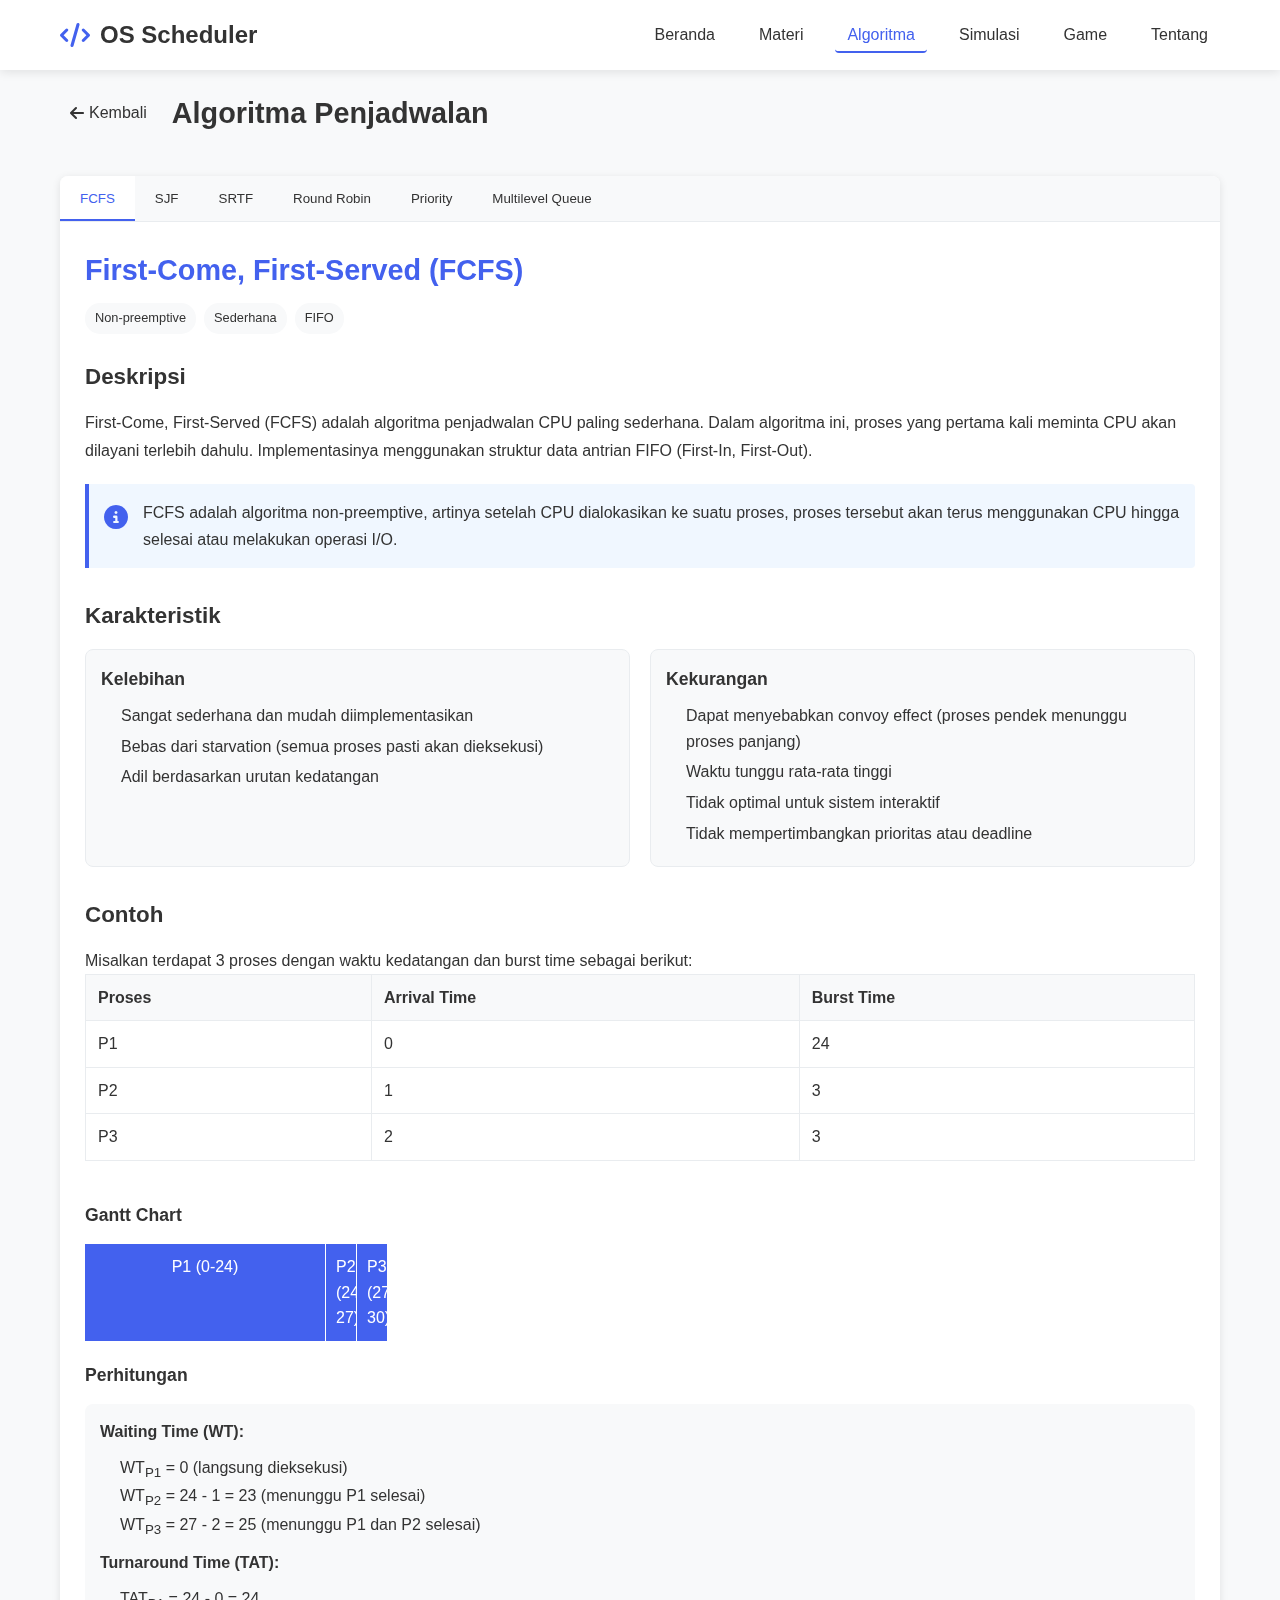
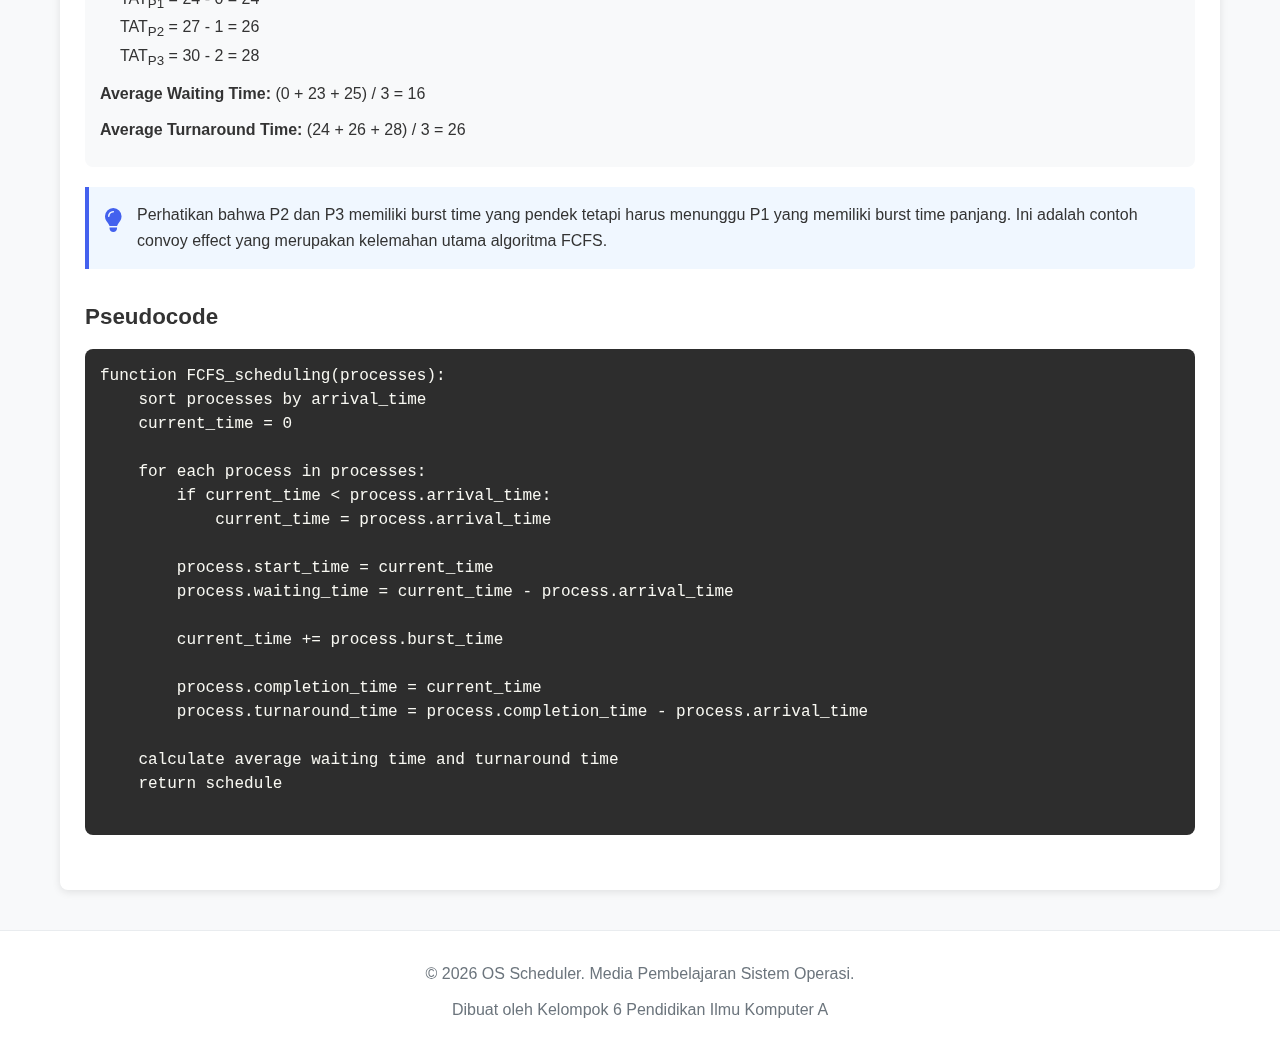
==== commit 575c5220: "update html" ====
--- a/algoritma.html
+++ b/algoritma.html
@@ -1012,7 +1012,7 @@
     <footer>
         <div class="container">
             <p>&copy; <span id="current-year"></span> OS Scheduler. Media Pembelajaran Sistem Operasi.</p>
-            <p>Dibuat dengan ❤️ oleh Mahasiswa Pendidikan Ilmu Komputer</p>
+            <p>Dibuat oleh Kelompok 6 Pendidikan Ilmu Komputer A</p>
         </div>
     </footer>
 
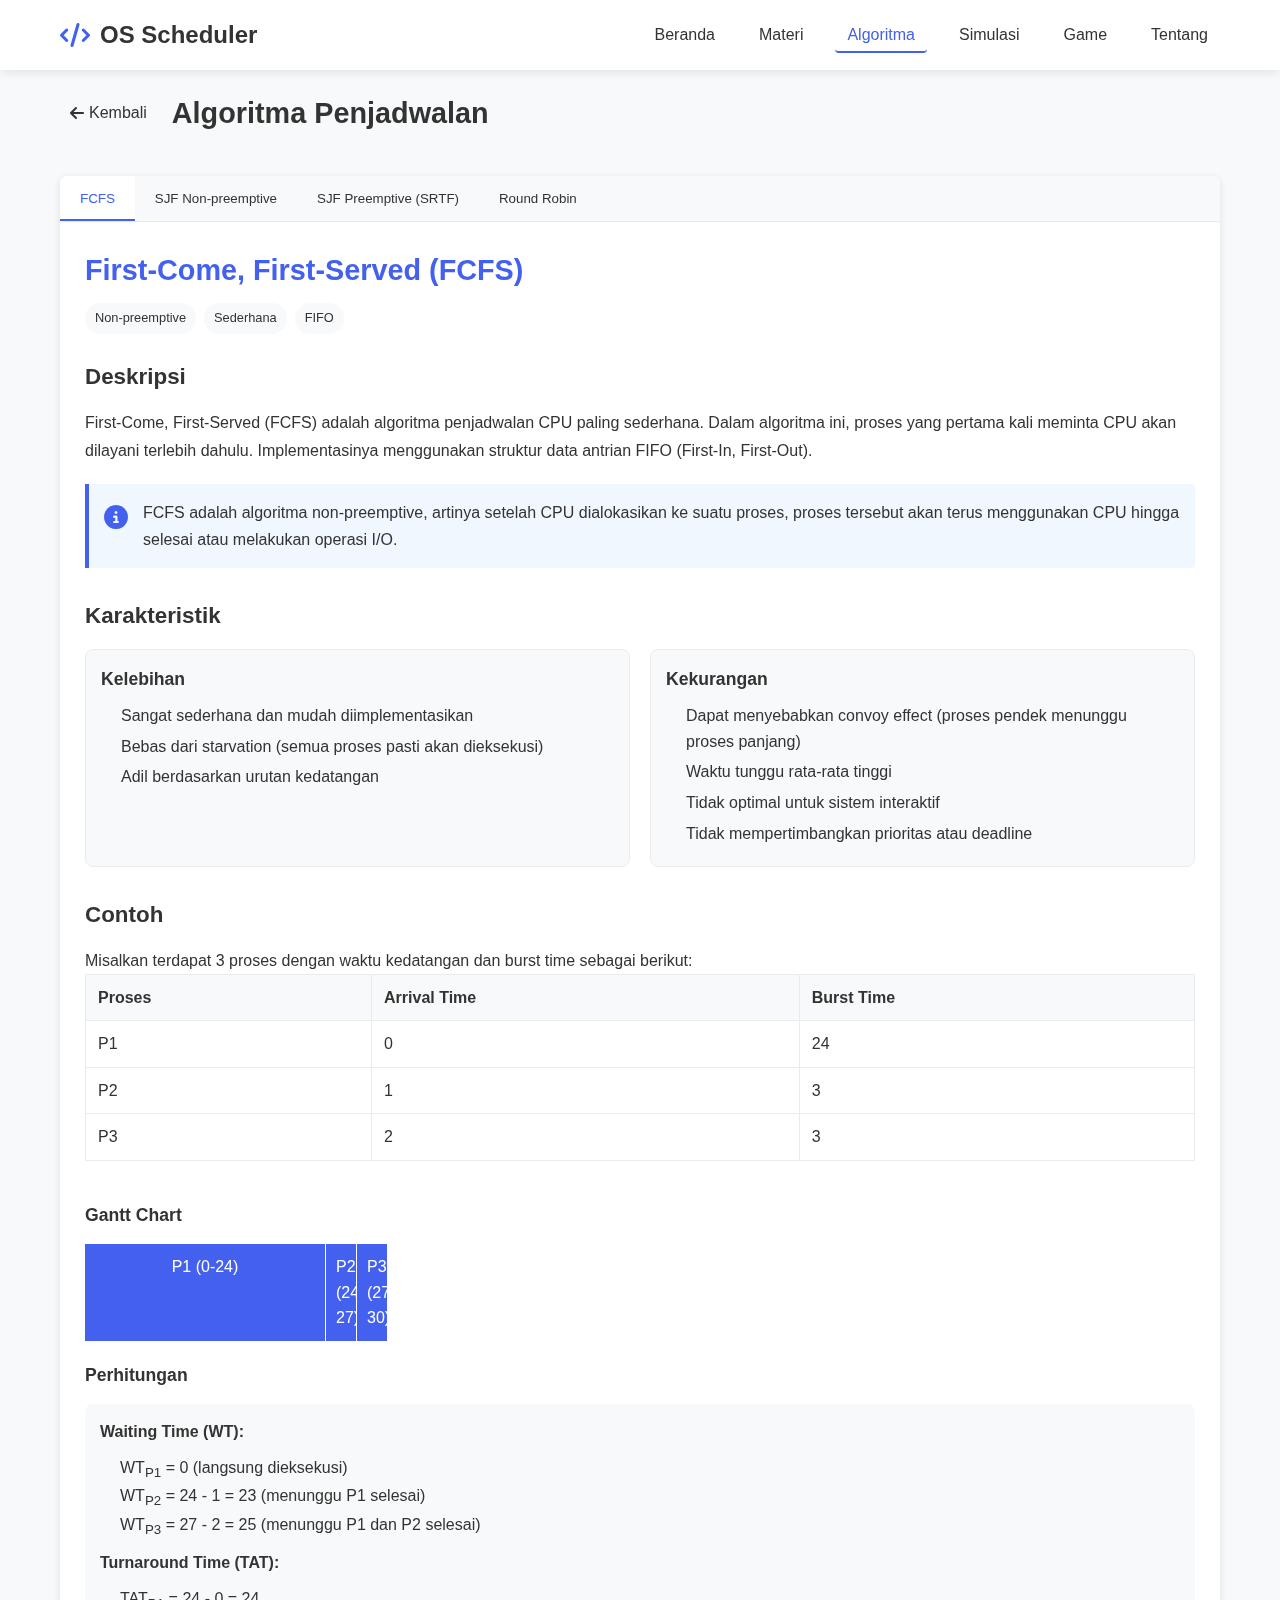
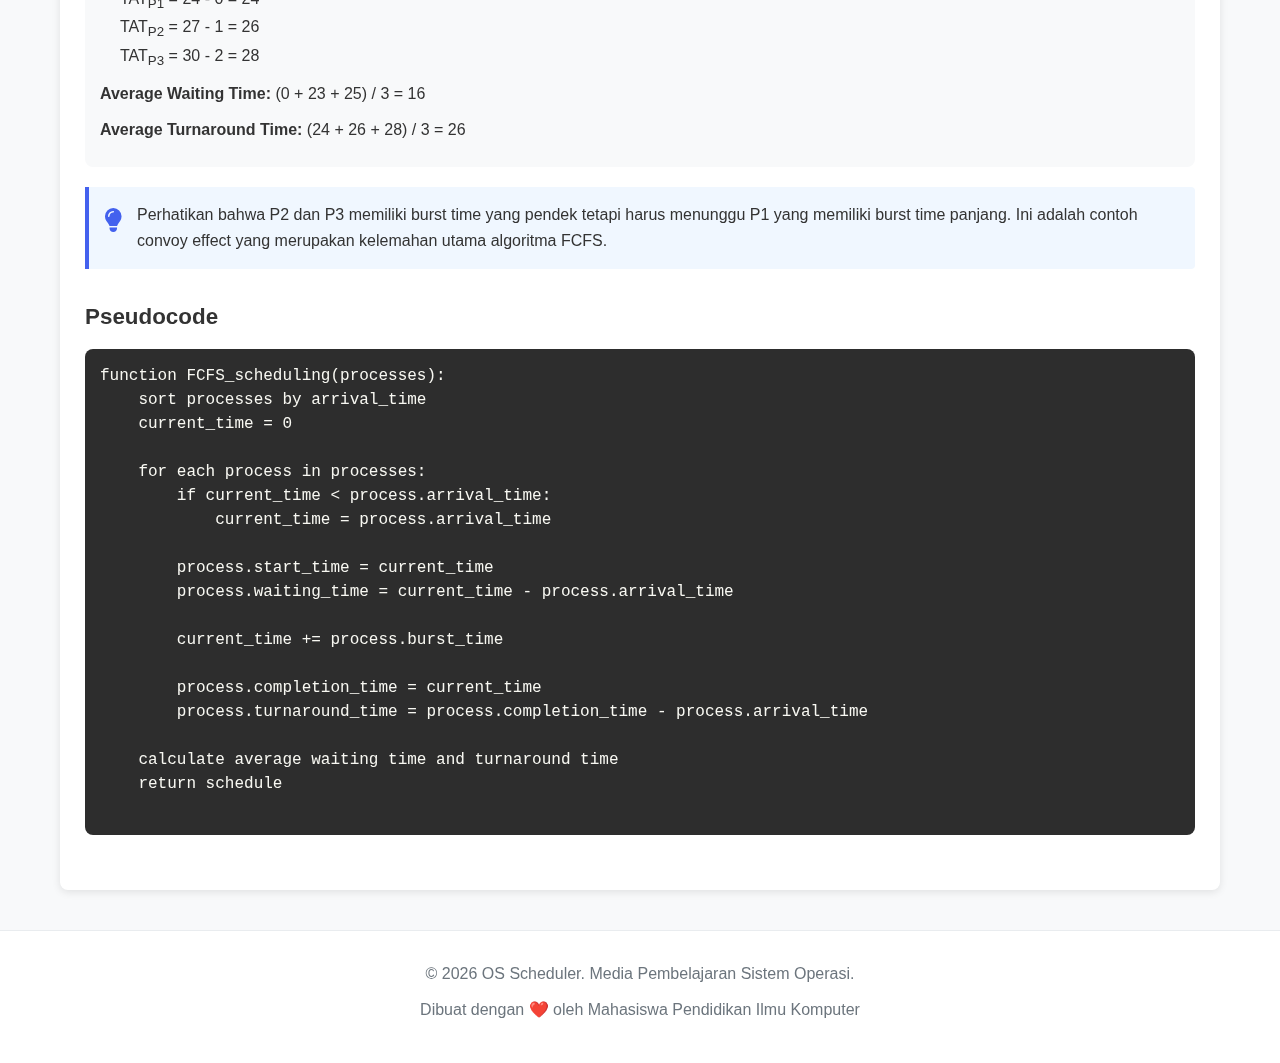
==== commit 16638c96: "edit menu algoritma" ====
--- a/algoritma.html
+++ b/algoritma.html
@@ -43,11 +43,9 @@
             <div class="algorithm-tabs">
                 <div class="tab-buttons">
                     <button class="tab-button active" data-tab="fcfs">FCFS</button>
-                    <button class="tab-button" data-tab="sjf">SJF</button>
-                    <button class="tab-button" data-tab="srtf">SRTF</button>
+                    <button class="tab-button" data-tab="sjf">SJF Non-preemptive</button>
+                    <button class="tab-button" data-tab="srtf">SJF Preemptive (SRTF)</button>
                     <button class="tab-button" data-tab="rr">Round Robin</button>
-                    <button class="tab-button" data-tab="priority">Priority</button>
-                    <button class="tab-button" data-tab="multilevel">Multilevel Queue</button>
                 </div>
 
                 <div class="tab-content">
@@ -203,7 +201,7 @@
                     <!-- SJF Tab -->
                     <div class="tab-pane" id="sjf-tab">
                         <div class="algorithm-header">
-                            <h2>Shortest Job First (SJF)</h2>
+                            <h2>Shortest Job First (SJF) Non-preemptive</h2>
                             <div class="algorithm-tags">
                                 <span class="tag">Non-preemptive</span>
                                 <span class="tag">Optimal</span>
@@ -214,7 +212,7 @@
                         <div class="algorithm-description">
                             <h3>Deskripsi</h3>
                             <p>
-                                Shortest Job First (SJF) adalah algoritma penjadwalan yang mengeksekusi proses dengan waktu burst terpendek terlebih dahulu. Algoritma ini optimal untuk meminimalkan waktu tunggu rata-rata.
+                                Shortest Job First (SJF) Non-preemptive adalah algoritma penjadwalan yang mengeksekusi proses dengan waktu burst terpendek terlebih dahulu. Algoritma ini optimal untuk meminimalkan waktu tunggu rata-rata.
                             </p>
                             
                             <div class="info-box">
@@ -223,7 +221,7 @@
                                 </div>
                                 <div class="info-content">
                                     <p>
-                                        SJF adalah algoritma non-preemptive, artinya setelah CPU dialokasikan ke suatu proses, proses tersebut akan terus menggunakan CPU hingga selesai. Versi preemptive dari SJF disebut Shortest Remaining Time First (SRTF).
+                                        SJF Non-preemptive adalah algoritma non-preemptive, artinya setelah CPU dialokasikan ke suatu proses, proses tersebut akan terus menggunakan CPU hingga selesai. Versi preemptive dari SJF disebut Shortest Remaining Time First (SRTF).
                                     </p>
                                 </div>
                             </div>
@@ -366,7 +364,7 @@
                     <!-- SRTF Tab -->
                     <div class="tab-pane" id="srtf-tab">
                         <div class="algorithm-header">
-                            <h2>Shortest Remaining Time First (SRTF)</h2>
+                            <h2>Shortest Remaining Time First (SJF Preemptive)</h2>
                             <div class="algorithm-tags">
                                 <span class="tag">Preemptive</span>
                                 <span class="tag">Optimal</span>
@@ -688,322 +686,6 @@
                             </pre>
                         </div>
                     </div>
-
-                    <!-- Priority Tab -->
-                    <div class="tab-pane" id="priority-tab">
-                        <div class="algorithm-header">
-                            <h2>Priority Scheduling</h2>
-                            <div class="algorithm-tags">
-                                <span class="tag">Preemptive/Non-preemptive</span>
-                                <span class="tag">Priority-based</span>
-                            </div>
-                        </div>
-                        
-                        <div class="algorithm-description">
-                            <h3>Deskripsi</h3>
-                            <p>
-                                Priority Scheduling adalah algoritma penjadwalan di mana setiap proses diberi prioritas, dan CPU dialokasikan ke proses dengan prioritas tertinggi. Prioritas dapat ditentukan berdasarkan kebutuhan memori, waktu, atau faktor lainnya.
-                            </p>
-                            
-                            <div class="info-box">
-                                <div class="info-icon">
-                                    <i class="fas fa-info-circle"></i>
-                                </div>
-                                <div class="info-content">
-                                    <p>
-                                        Priority Scheduling dapat bersifat preemptive atau non-preemptive. Dalam versi preemptive, proses yang sedang berjalan dapat dipreemsi jika proses dengan prioritas lebih tinggi tiba.
-                                    </p>
-                                </div>
-                            </div>
-                        </div>
-                        
-                        <div class="algorithm-properties">
-                            <h3>Karakteristik</h3>
-                            <div class="property-grid">
-                                <div class="property-item">
-                                    <h4>Kelebihan</h4>
-                                    <ul>
-                                        <li>Mendukung prioritas proses yang berbeda</li>
-                                        <li>Fleksibel dan dapat disesuaikan dengan kebutuhan sistem</li>
-                                        <li>Cocok untuk sistem real-time dan sistem dengan proses kritis</li>
-                                    </ul>
-                                </div>
-                                <div class="property-item">
-                                    <h4>Kekurangan</h4>
-                                    <ul>
-                                        <li>Dapat menyebabkan starvation untuk proses dengan prioritas rendah</li>
-                                        <li>Membutuhkan mekanisme aging untuk mencegah starvation</li>
-                                        <li>Overhead dalam mengelola prioritas</li>
-                                    </ul>
-                                </div>
-                            </div>
-                        </div>
-                        
-                        <div class="algorithm-example">
-                            <h3>Contoh (Non-preemptive)</h3>
-                            <p>Misalkan terdapat 4 proses dengan waktu kedatangan, burst time, dan prioritas sebagai berikut (prioritas rendah = angka kecil):</p>
-                            
-                            <div class="example-table-container">
-                                <table class="example-table">
-                                    <thead>
-                                        <tr>
-                                            <th>Proses</th>
-                                            <th>Arrival Time</th>
-                                            <th>Burst Time</th>
-                                            <th>Priority</th>
-                                        </tr>
-                                    </thead>
-                                    <tbody>
-                                        <tr>
-                                            <td>P1</td>
-                                            <td>0</td>
-                                            <td>7</td>
-                                            <td>2</td>
-                                        </tr>
-                                        <tr>
-                                            <td>P2</td>
-                                            <td>2</td>
-                                            <td>4</td>
-                                            <td>1</td>
-                                        </tr>
-                                        <tr>
-                                            <td>P3</td>
-                                            <td>4</td>
-                                            <td>1</td>
-                                            <td>3</td>
-                                        </tr>
-                                        <tr>
-                                            <td>P4</td>
-                                            <td>5</td>
-                                            <td>4</td>
-                                            <td>2</td>
-                                        </tr>
-                                    </tbody>
-                                </table>
-                            </div>
-                            
-                            <h4>Gantt Chart</h4>
-                            <div class="gantt-chart">
-                                <div class="gantt-block" style="width: 20px;">P1 (0-2)</div>
-                                <div class="gantt-block" style="width: 40px;">P2 (2-6)</div>
-                                <div class="gantt-block" style="width: 50px;">P1 (6-11)</div>
-                                <div class="gantt-block" style="width: 40px;">P4 (11-15)</div>
-                                <div class="gantt-block" style="width: 10px;">P3 (15-16)</div>
-                            </div>
-                            
-                            <h4>Perhitungan</h4>
-                            <div class="calculation">
-                                <p><strong>Waiting Time (WT):</strong></p>
-                                <ul>
-                                    <li>WT<sub>P1</sub> = 0 + (6 - 2) = 4</li>
-                                    <li>WT<sub>P2</sub> = 2 - 2 = 0</li>
-                                    <li>WT<sub>P3</sub> = 15 - 4 = 11</li>
-                                    <li>WT<sub>P4</sub> = 11 - 5 = 6</li>
-                                </ul>
-                                
-                                <p><strong>Turnaround Time (TAT):</strong></p>
-                                <ul>
-                                    <li>TAT<sub>P1</sub> = 11 - 0 = 11</li>
-                                    <li>TAT<sub>P2</sub> = 6 - 2 = 4</li>
-                                    <li>TAT<sub>P3</sub> = 16 - 4 = 12</li>
-                                    <li>TAT<sub>P4</sub> = 15 - 5 = 10</li>
-                                </ul>
-                                
-                                <p><strong>Average Waiting Time:</strong> (4 + 0 + 11 + 6) / 4 = 5.25</p>
-                                <p><strong>Average Turnaround Time:</strong> (11 + 4 + 12 + 10) / 4 = 9.25</p>
-                            </div>
-                        </div>
-                        
-                        <div class="algorithm-pseudocode">
-                            <h3>Pseudocode (Non-preemptive)</h3>
-                            <pre>
-function Priority_scheduling(processes):
-    sort processes by arrival_time
-    current_time = 0
-    completed = 0
-    total_processes = processes.length
-    
-    while completed < total_processes:
-        // Find process with highest priority among arrived processes
-        highest_priority_process = null
-        highest_priority = LOWEST_PRIORITY
-        
-        for each process in processes:
-            if process.arrival_time <= current_time and process.remaining_time > 0:
-                if process.priority > highest_priority:
-                    highest_priority = process.priority
-                    highest_priority_process = process
-        
-        if highest_priority_process == null:
-            // No process available, jump to next arrival
-            current_time = find_next_arrival_time(processes, current_time)
-            continue
-        
-        // Execute the highest priority process
-        highest_priority_process.start_time = current_time
-        highest_priority_process.waiting_time = current_time - highest_priority_process.arrival_time
-        
-        current_time += highest_priority_process.burst_time
-        
-        highest_priority_process.remaining_time = 0
-        
-        highest_priority_process.completion_time = current_time
-        highest_priority_process.turnaround_time = highest_priority_process.completion_time - highest_priority_process.arrival_time
-        
-        completed++
-    
-    calculate average waiting time and turnaround time
-    return schedule
-                            </pre>
-                        </div>
-                    </div>
-
-                    <!-- Multilevel Queue Tab -->
-                    <div class="tab-pane" id="multilevel-tab">
-                        <div class="algorithm-header">
-                            <h2>Multilevel Queue Scheduling</h2>
-                            <div class="algorithm-tags">
-                                <span class="tag">Multiple Queues</span>
-                                <span class="tag">Fixed Priority</span>
-                                <span class="tag">Complex</span>
-                            </div>
-                        </div>
-                        
-                        <div class="algorithm-description">
-                            <h3>Deskripsi</h3>
-                            <p>
-                                Multilevel Queue Scheduling membagi antrian ready menjadi beberapa antrian terpisah berdasarkan properti proses (seperti tipe, prioritas, atau ukuran). Setiap antrian memiliki algoritma penjadwalan sendiri dan prioritas relatif terhadap antrian lain.
-                            </p>
-                            
-                            <div class="info-box">
-                                <div class="info-icon">
-                                    <i class="fas fa-info-circle"></i>
-                                </div>
-                                <div class="info-content">
-                                    <p>
-                                        Dalam Multilevel Queue, proses ditetapkan ke satu antrian secara permanen dan tidak dapat berpindah antar antrian. Penjadwalan terjadi dalam dua tingkat: antar antrian (biasanya fixed priority) dan dalam antrian (dapat menggunakan algoritma berbeda).
-                                    </p>
-                                </div>
-                            </div>
-                        </div>
-                        
-                        <div class="algorithm-properties">
-                            <h3>Karakteristik</h3>
-                            <div class="property-grid">
-                                <div class="property-item">
-                                    <h4>Kelebihan</h4>
-                                    <ul>
-                                        <li>Mendukung berbagai kategori proses dengan kebutuhan berbeda</li>
-                                        <li>Fleksibel dalam pemilihan algoritma untuk setiap antrian</li>
-                                        <li>Dapat mengoptimalkan kinerja sistem untuk berbagai jenis proses</li>
-                                    </ul>
-                                </div>
-                                <div class="property-item">
-                                    <h4>Kekurangan</h4>
-                                    <ul>
-                                        <li>Kompleksitas implementasi yang tinggi</li>
-                                        <li>Dapat menyebabkan starvation untuk antrian prioritas rendah</li>
-                                        <li>Overhead dalam mengelola multiple queues</li>
-                                        <li>Proses tidak dapat berpindah antar antrian</li>
-                                    </ul>
-                                </div>
-                            </div>
-                        </div>
-                        
-                        <div class="algorithm-example">
-                            <h3>Contoh</h3>
-                            <p>Misalkan sistem memiliki dua antrian:</p>
-                            <ul>
-                                <li><strong>Antrian Foreground (Prioritas Tinggi)</strong>: Untuk proses interaktif, menggunakan Round Robin dengan quantum = 4</li>
-                                <li><strong>Antrian Background (Prioritas Rendah)</strong>: Untuk proses batch, menggunakan FCFS</li>
-                            </ul>
-                            
-                            <p>Dengan proses-proses berikut:</p>
-                            
-                            <div class="example-table-container">
-                                <table class="example-table">
-                                    <thead>
-                                        <tr>
-                                            <th>Proses</th>
-                                            <th>Arrival Time</th>
-                                            <th>Burst Time</th>
-                                            <th>Antrian</th>
-                                        </tr>
-                                    </thead>
-                                    <tbody>
-                                        <tr>
-                                            <td>P1</td>
-                                            <td>0</td>
-                                            <td>5</td>
-                                            <td>Foreground</td>
-                                        </tr>
-                                        <tr>
-                                            <td>P2</td>
-                                            <td>1</td>
-                                            <td>3</td>
-                                            <td>Foreground</td>
-                                        </tr>
-                                        <tr>
-                                            <td>P3</td>
-                                            <td>2</td>
-                                            <td>8</td>
-                                            <td>Background</td>
-                                        </tr>
-                                        <tr>
-                                            <td>P4</td>
-                                            <td>3</td>
-                                            <td>6</td>
-                                            <td>Background</td>
-                                        </tr>
-                                    </tbody>
-                                </table>
-                            </div>
-                            
-                            <h4>Gantt Chart</h4>
-                            <div class="gantt-chart">
-                                <div class="gantt-block" style="width: 40px;">P1 (0-4)</div>
-                                <div class="gantt-block" style="width: 30px;">P2 (4-7)</div>
-                                <div class="gantt-block" style="width: 10px;">P1 (7-8)</div>
-                                <div class="gantt-block" style="width: 80px;">P3 (8-16)</div>
-                                <div class="gantt-block" style="width: 60px;">P4 (16-22)</div>
-                            </div>
-                            
-                            <p>Perhatikan bahwa proses foreground (P1 dan P2) dieksekusi terlebih dahulu menggunakan Round Robin. Setelah semua proses foreground selesai, proses background (P3 dan P4) dieksekusi menggunakan FCFS.</p>
-                        </div>
-                        
-                        <div class="algorithm-pseudocode">
-                            <h3>Pseudocode</h3>
-                            <pre>
-function Multilevel_Queue_scheduling(processes, queues):
-    // Assign processes to their respective queues
-    for each process in processes:
-        assign process to appropriate queue based on process type
-    
-    current_time = 0
-    completed = 0
-    total_processes = processes.length
-    
-    while completed < total_processes:
-        // Start from highest priority queue
-        for each queue in queues (from highest to lowest priority):
-            if queue is not empty:
-                // Use the scheduling algorithm for this queue
-                if queue.algorithm == "RR":
-                    execute_RR(queue, time_quantum)
-                else if queue.algorithm == "FCFS":
-                    execute_FCFS(queue)
-                else if queue.algorithm == "SJF":
-                    execute_SJF(queue)
-                
-                // Update completed processes
-                update_completed_processes()
-                break  // Process from higher priority queue found, don't check lower queues
-    
-    calculate average waiting time and turnaround time
-    return schedule
-                            </pre>
-                        </div>
-                    </div>
                 </div>
             </div>
         </div>
@@ -1012,7 +694,7 @@
     <footer>
         <div class="container">
             <p>&copy; <span id="current-year"></span> OS Scheduler. Media Pembelajaran Sistem Operasi.</p>
-            <p>Dibuat oleh Kelompok 6 Pendidikan Ilmu Komputer A</p>
+            <p>Dibuat dengan ❤️ oleh Mahasiswa Pendidikan Ilmu Komputer</p>
         </div>
     </footer>
 
@@ -1020,4 +702,3 @@
     <script src="js/algoritma.js"></script>
 </body>
 </html>
-
